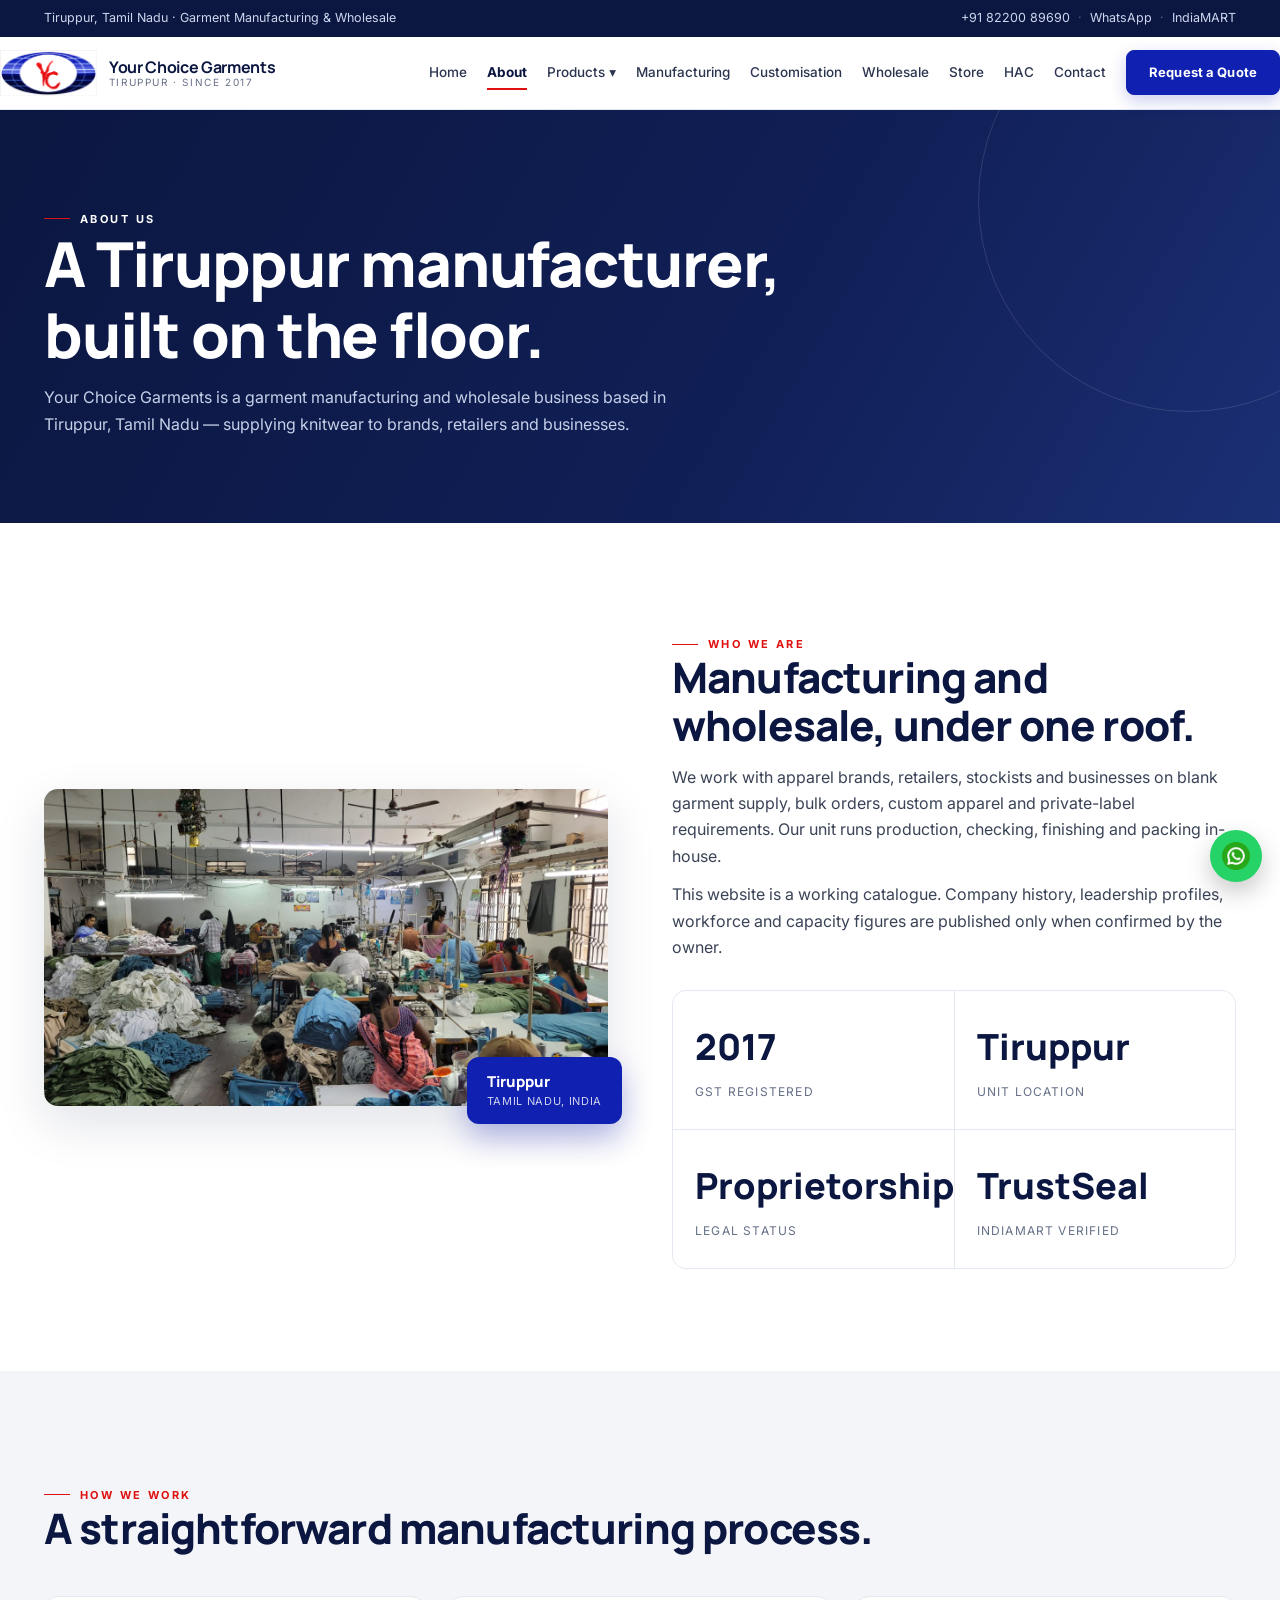
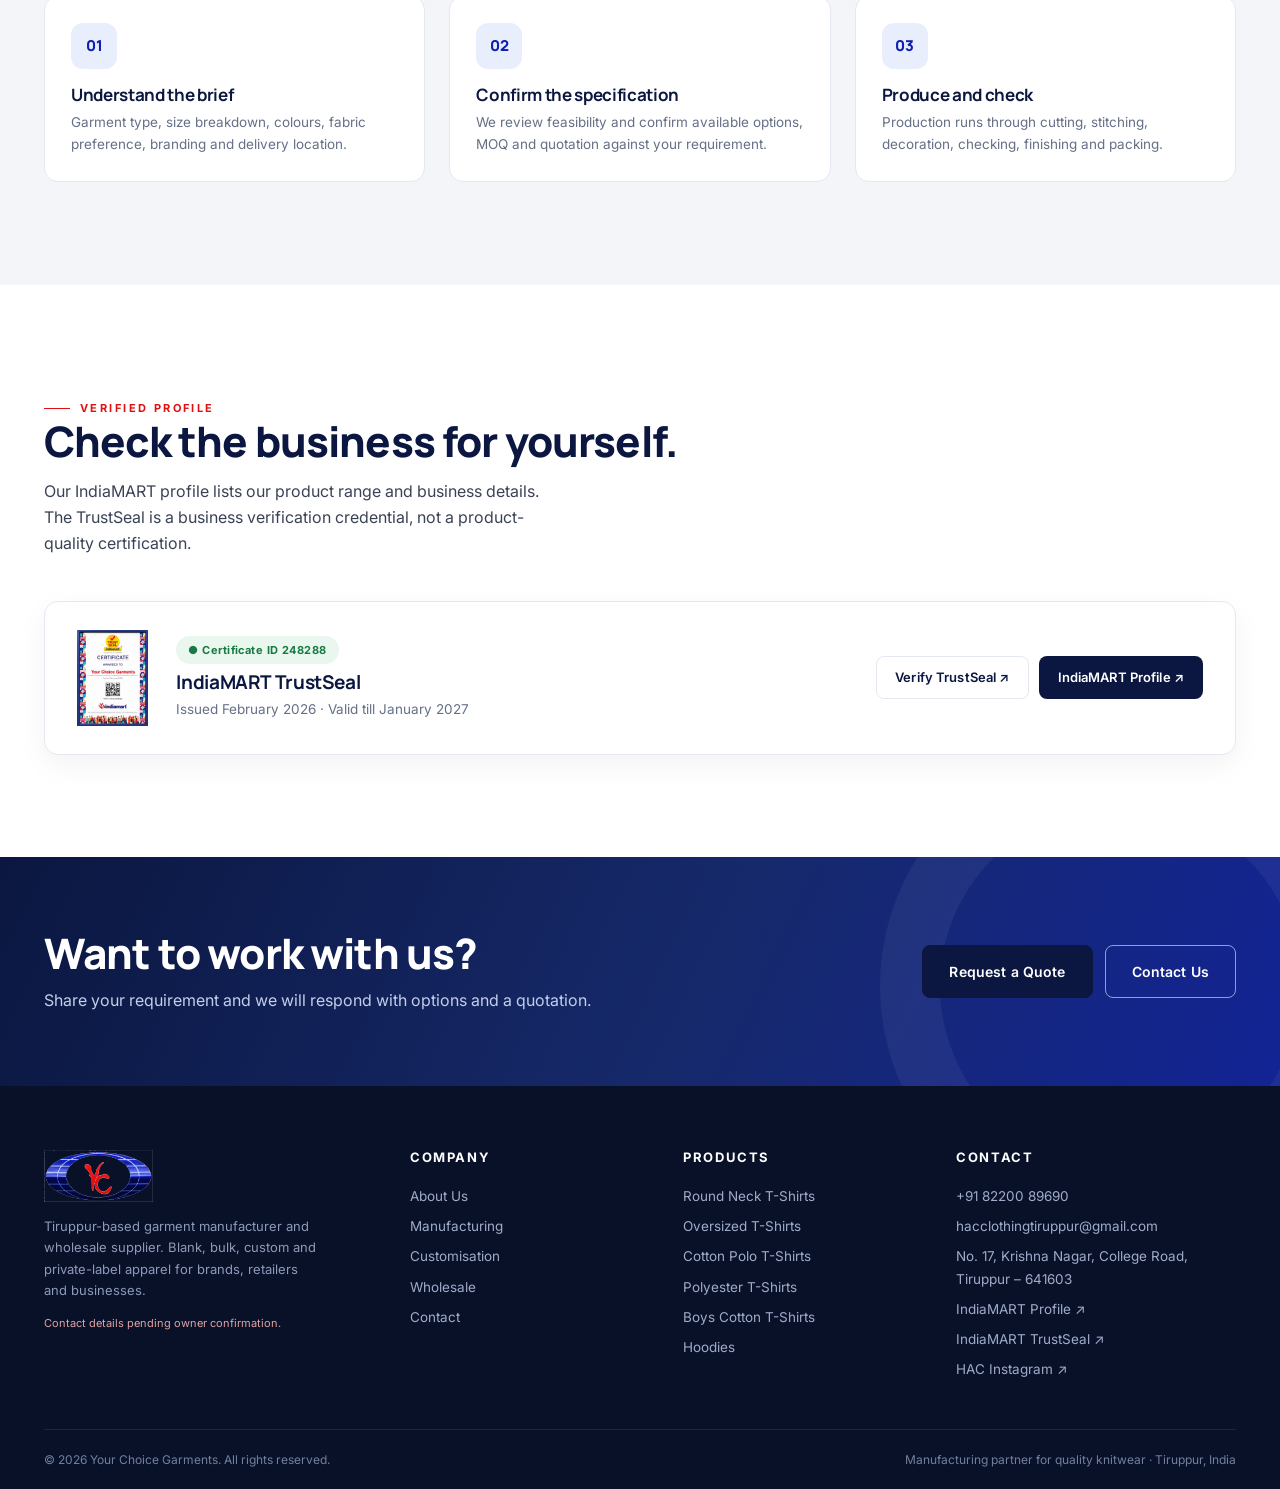
==== about.html @ 9c06f99d "Initial commit: Your Choice Garments website" ====
<!DOCTYPE html><html lang="en"><head>
<meta charset="UTF-8"><meta name="viewport" content="width=device-width,initial-scale=1">
<title>About — Your Choice Garments</title>
<meta name="description" content="Your Choice Garments is a Tiruppur-based garment manufacturer and wholesale supplier. Learn about our unit, business profile and verified credentials.">
<link rel="stylesheet" href="css/styles.css">
<script defer src="js/config.js"></script><script defer src="js/common.js"></script>
<link rel="preconnect" href="https://fonts.googleapis.com"><link rel="preconnect" href="https://fonts.gstatic.com" crossorigin>
<link href="https://fonts.googleapis.com/css2?family=Inter:wght@400;500;600&family=Manrope:wght@600;700;800&family=Cormorant+Garamond:ital,wght@0,500;0,600;1,500&display=swap" rel="stylesheet">
<link rel="icon" type="image/png" href="assets/brand/favicon.png"><link rel="apple-touch-icon" href="assets/brand/apple-touch-icon.png"></head><body>
<div id="site-header"></div>
<section class="page-hero"><div class="container">
 <p class="eyebrow">About us</p>
 <h1>A Tiruppur manufacturer,<br>built on the floor.</h1>
 <p>Your Choice Garments is a garment manufacturing and wholesale business based in Tiruppur, Tamil Nadu — supplying knitwear to brands, retailers and businesses.</p>
</div></section>

<section class="section">
 <div class="container split">
  <div class="split-media"><img src="assets/manufacturing/production-floor/unit-overview.jpg" alt="Inside the Your Choice Garments unit"><div class="stamp">Tiruppur<small>Tamil Nadu, India</small></div></div>
  <div>
    <p class="eyebrow">Who we are</p>
    <h2>Manufacturing and wholesale, under one roof.</h2>
    <p style="margin-top:14px">We work with apparel brands, retailers, stockists and businesses on blank garment supply, bulk orders, custom apparel and private-label requirements. Our unit runs production, checking, finishing and packing in-house.</p>
    <p style="margin-top:12px">This website is a working catalogue. Company history, leadership profiles, workforce and capacity figures are published only when confirmed by the owner.</p>
    <div class="stats on-light" style="margin-top:30px;grid-template-columns:repeat(2,1fr)">
      <div class="stat"><b>2017</b><span>GST registered</span></div>
      <div class="stat"><b>Tiruppur</b><span>Unit location</span></div>
      <div class="stat"><b>Proprietorship</b><span>Legal status</span></div>
      <div class="stat"><b>TrustSeal</b><span>IndiaMART verified</span></div>
    </div>
  </div>
 </div>
</section>

<section class="section section-grey">
 <div class="container">
  <div class="section-head"><div><p class="eyebrow">How we work</p><h2>A straightforward manufacturing process.</h2></div></div>
  <div class="grid grid-3">
   <div class="icon-card card"><div class="ico">01</div><h3>Understand the brief</h3><p>Garment type, size breakdown, colours, fabric preference, branding and delivery location.</p></div>
   <div class="icon-card card"><div class="ico">02</div><h3>Confirm the specification</h3><p>We review feasibility and confirm available options, MOQ and quotation against your requirement.</p></div>
   <div class="icon-card card"><div class="ico">03</div><h3>Produce and check</h3><p>Production runs through cutting, stitching, decoration, checking, finishing and packing.</p></div>
  </div>
 </div>
</section>

<section class="section">
 <div class="container">
  <div class="section-head"><div><p class="eyebrow">Verified profile</p><h2>Check the business for yourself.</h2><p>Our IndiaMART profile lists our product range and business details. The TrustSeal is a business verification credential, not a product-quality certification.</p></div></div>
  <div class="trust-band">
   <img src="assets/brand/indiamart-trustseal.jpg" alt="IndiaMART TrustSeal certificate">
   <div class="t-body"><span class="badge">● Certificate ID 248288</span><h3>IndiaMART TrustSeal</h3><p>Issued February 2026 · Valid till January 2027</p></div>
   <div style="display:flex;gap:10px;flex-wrap:wrap"><a class="btn btn-ghost btn-sm" href="https://www.indiamart.com/hacclothings/trustseal/" target="_blank" rel="noopener">Verify TrustSeal ↗</a><a class="btn btn-dark btn-sm" href="https://www.indiamart.com/yourchoicegarments/profile.html" target="_blank" rel="noopener">IndiaMART Profile ↗</a></div>
  </div>
 </div>
</section>

<section class="cta-band"><div class="container">
 <div><h2>Want to work with us?</h2><p>Share your requirement and we will respond with options and a quotation.</p></div>
 <div class="ctas"><a class="btn btn-primary" href="wholesale.html">Request a Quote</a><a class="btn btn-outline" href="contact.html">Contact Us</a></div>
</div></section>
<div id="site-footer"></div>
</body></html>
---- css/styles.css ----
/* Your Choice Garments — design system (logo-sampled palette) */
:root{
  --blue:#1020B0;          /* sampled logo blue */
  --navy:#0B1740;          /* deep corporate navy */
  --navy-2:#101F56;
  --red:#E01010;           /* sampled logo red */
  --white:#FFFFFF;
  --warm:#FAF9F6;
  --grey:#F3F5F8;
  --text:#1B2233;
  --muted:#657087;
  --border:#E4E8F0;
  --burgundy:#4B001B;
  --ivory:#FFF8E9;
  --container:1240px;
  --radius:14px;
  --shadow:0 18px 50px rgba(11,23,64,.12);
  --ease:cubic-bezier(.22,.61,.36,1);
}
*{box-sizing:border-box;margin:0;padding:0}
html{scroll-behavior:smooth}
body{font-family:'Inter',system-ui,sans-serif;color:var(--text);background:var(--white);line-height:1.65;-webkit-font-smoothing:antialiased}
h1,h2,h3,h4{font-family:'Manrope',system-ui,sans-serif;color:var(--navy);line-height:1.15;letter-spacing:-.02em}
h1{font-size:clamp(34px,5vw,62px);font-weight:800}
h2{font-size:clamp(26px,3.4vw,42px);font-weight:800}
h3{font-size:clamp(18px,2vw,23px);font-weight:700}
p{color:#3A4356}
a{color:inherit;text-decoration:none}
img{max-width:100%;display:block}
.container{max-width:var(--container);margin:0 auto;padding:0 24px}
.eyebrow{font-size:11px;letter-spacing:.22em;text-transform:uppercase;color:var(--red);font-weight:700;display:inline-flex;align-items:center;gap:10px}
.eyebrow::before{content:"";width:26px;height:1px;background:var(--red)}
.btn{display:inline-flex;align-items:center;justify-content:center;gap:8px;padding:14px 26px;border-radius:8px;font-weight:600;font-size:14px;border:1px solid transparent;cursor:pointer;transition:transform .25s var(--ease),background .25s,color .25s,box-shadow .25s;letter-spacing:.01em;white-space:nowrap}
.btn-primary{background:var(--navy);color:#fff;border-color:var(--navy)}
.btn-primary:hover{background:var(--blue);border-color:var(--blue);transform:translateY(-2px)}
.btn-outline{border-color:rgba(255,255,255,.55);color:#fff}
.btn-outline:hover{background:#fff;color:var(--navy)}
.btn-dark{background:var(--navy);color:#fff}
.btn-dark:hover{background:var(--blue)}
.btn-ghost{border-color:var(--border);color:var(--navy);background:#fff}
.btn-ghost:hover{border-color:var(--navy);transform:translateY(-2px)}
.btn-wa{background:#1faf54;color:#fff}
.btn-wa:hover{background:#159143;transform:translateY(-2px)}
.btn-sm{padding:10px 18px;font-size:13px}

/* ---------- top bar ---------- */
.topbar{background:var(--navy);color:#cdd6ee;font-size:12.5px}
.topbar .container{display:flex;justify-content:space-between;align-items:center;padding-top:8px;padding-bottom:8px;gap:16px;flex-wrap:wrap}
.topbar a:hover{color:#fff}
.topbar .dot{opacity:.4;margin:0 8px}

/* ---------- header ---------- */
header.site{background:rgba(255,255,255,.94);border-bottom:1px solid var(--border);position:sticky;top:0;z-index:80;backdrop-filter:blur(14px)}
.nav{display:flex;align-items:center;justify-content:space-between;padding:13px 0;gap:24px}
header.site .container{max-width:1360px}
.logo{display:flex;align-items:center;gap:12px;flex-shrink:0}
.logo img{height:46px;width:auto}
.logo .logo-txt{display:flex;flex-direction:column;line-height:1.15}
.logo .logo-txt strong{font-family:'Manrope';font-size:16px;color:var(--navy);letter-spacing:-.02em}
.logo .logo-txt span{font-size:10px;letter-spacing:.16em;text-transform:uppercase;color:var(--muted)}
.navlinks{display:flex;gap:20px;align-items:center;font-size:13.5px;font-weight:500}
.navlinks>a,.dropdown>a{position:relative;padding:6px 0;color:#2C3550}
.navlinks>a::after,.dropdown>a::after{content:"";position:absolute;left:0;bottom:0;width:0;height:2px;background:var(--red);transition:width .25s var(--ease)}
.navlinks>a:hover::after,.dropdown:hover>a::after,.navlinks>a.active::after{width:100%}
.navlinks>a.active{color:var(--navy);font-weight:700}
.navlinks .btn{color:#fff;font-weight:700;background:var(--blue);border-color:var(--blue);padding:11px 22px;border-radius:8px;box-shadow:0 6px 16px rgba(16,32,176,.22)}
.navlinks .btn:hover{background:var(--navy);border-color:var(--navy);color:#fff}
.navlinks .btn::after{display:none}
.navlinks .btn:hover{color:#fff}
.dropdown{position:relative}
.dropdown-menu{display:none;position:absolute;top:100%;left:-16px;background:#fff;border:1px solid var(--border);border-radius:12px;padding:8px;min-width:230px;box-shadow:var(--shadow);margin-top:14px}
.dropdown-menu::before{content:"";position:absolute;top:-16px;left:0;right:0;height:16px}
.dropdown:hover .dropdown-menu,.dropdown:focus-within .dropdown-menu{display:block;animation:fadeUp .22s var(--ease)}
.dropdown-menu a{display:block;padding:9px 14px;border-radius:8px;font-size:13.5px}
.dropdown-menu a:hover{background:var(--grey);color:var(--blue)}
.hamburger{display:none;background:#fff;border:1px solid var(--border);border-radius:10px;width:44px;height:44px;font-size:20px;cursor:pointer;color:var(--navy)}
.mobile-menu{display:none}
@media(max-width:980px){
  .navlinks{display:none}
  .hamburger{display:block}
  .mobile-menu.open{display:block;position:fixed;inset:0;background:#fff;padding:88px 24px 32px;overflow:auto;z-index:90}
  .mobile-menu .close{position:absolute;top:18px;right:20px;font-size:26px;background:none;border:none;cursor:pointer}
  .mobile-menu a{display:block;padding:15px 0;border-bottom:1px solid var(--border);font-size:16px;color:var(--navy)}
  .mobile-menu .btn{margin-top:18px}
}

/* ---------- hero slideshow ---------- */
.hero{position:relative;min-height:clamp(560px,86vh,820px);display:flex;align-items:center;overflow:hidden;color:#fff;background:var(--navy)}
.hero-slides{position:absolute;inset:0}
.hero-slide{position:absolute;inset:0;background-size:cover;background-position:center;opacity:0;transition:opacity 1.6s ease;transform:scale(1.06)}
.hero-slide.active{opacity:1;animation:kenburns 9s linear forwards}
@keyframes kenburns{from{transform:scale(1.02)}to{transform:scale(1.12)}}
.hero::after{content:"";position:absolute;inset:0;background:linear-gradient(100deg,rgba(8,16,40,.92) 0%,rgba(10,20,54,.78) 42%,rgba(10,20,54,.18) 100%);z-index:1}
.hero .container{position:relative;z-index:2;padding-top:64px;padding-bottom:64px;width:100%}
.hero-inner{max-width:720px}
.hero .brandmark{height:56px;width:auto;margin-bottom:26px;filter:drop-shadow(0 4px 14px rgba(0,0,0,.35))}
.hero h1{color:#fff;font-size:clamp(38px,5.6vw,72px);line-height:1.03;letter-spacing:-.03em;margin:14px 0 20px}
.hero h1 em{font-style:normal;color:#AEBDFB}
.hero p{color:#D3DAEE;font-size:clamp(15px,1.4vw,18px);max-width:560px;margin-bottom:32px}
.hero .eyebrow{color:#fff}
.hero .eyebrow::before{background:var(--red)}
.hero-ctas{display:flex;gap:12px;flex-wrap:wrap}
.hero-meta{display:flex;gap:28px;margin-top:46px;flex-wrap:wrap;font-size:12.5px;letter-spacing:.04em;color:#B9C4E0}
.hero-meta span{display:flex;align-items:center;gap:8px}
.hero-meta b{color:#fff;font-weight:700}
.hero-dots{position:absolute;bottom:26px;right:24px;z-index:3;display:flex;gap:8px}
.hero-dot{width:34px;height:3px;border:0;background:rgba(255,255,255,.3);cursor:pointer;border-radius:2px;padding:0;transition:background .3s}
.hero-dot.active{background:#fff}
@media(max-width:640px){
  .hero{min-height:88vh}
  .hero .brandmark{height:44px}
  .hero-meta{gap:14px 20px;margin-top:32px}
}

/* ---------- marquee strip ---------- */
.strip{background:var(--warm);border-bottom:1px solid var(--border);overflow:hidden;padding:15px 0;-webkit-mask-image:linear-gradient(90deg,transparent,#000 6%,#000 94%,transparent);mask-image:linear-gradient(90deg,transparent,#000 6%,#000 94%,transparent)}
.marquee{display:flex;gap:48px;white-space:nowrap;animation:marq 34s linear infinite;width:max-content}
.marquee span{font-family:'Manrope';font-weight:700;font-size:13px;letter-spacing:.16em;text-transform:uppercase;color:#5B6680;display:flex;align-items:center;gap:48px}
.marquee span::after{content:"";width:5px;height:5px;border-radius:50%;background:var(--red)}
@keyframes marq{to{transform:translateX(-50%)}}

/* ---------- sections ---------- */
.section{padding:clamp(64px,8vw,110px) 0}
.section-sm{padding:clamp(44px,6vw,72px) 0}
.section-grey{background:var(--grey)}
.section-warm{background:var(--warm)}
.section-navy{background:var(--navy);color:#fff}
.section-navy h2,.section-navy h3{color:#fff}
.section-navy p{color:#B9C4E0}
.section-head{display:flex;justify-content:space-between;align-items:flex-end;gap:32px;margin-bottom:44px;flex-wrap:wrap}
.section-head p{max-width:520px;margin-top:12px}
.section-head a{font-weight:600;color:var(--blue);white-space:nowrap;font-size:14px}
.section-head a:hover{color:var(--red)}

.grid{display:grid;gap:24px}
.grid-2{grid-template-columns:repeat(2,1fr)}
.grid-3{grid-template-columns:repeat(3,1fr)}
.grid-4{grid-template-columns:repeat(4,1fr)}
@media(max-width:980px){.grid-4{grid-template-columns:repeat(2,1fr)}.grid-3{grid-template-columns:repeat(2,1fr)}}
@media(max-width:640px){.grid-2,.grid-3,.grid-4{grid-template-columns:1fr}}

/* ---------- category tiles ---------- */
.cat-grid{display:grid;grid-template-columns:repeat(3,1fr);gap:18px}
.cat-tile{position:relative;border-radius:var(--radius);overflow:hidden;aspect-ratio:4/3.1;display:block;background:var(--navy)}
.cat-tile img{width:100%;height:100%;object-fit:cover;transition:transform .8s var(--ease)}
.cat-tile::after{content:"";position:absolute;inset:0;background:linear-gradient(to top,rgba(8,16,40,.86) 0%,rgba(8,16,40,.12) 58%,transparent 100%)}
.cat-tile:hover img{transform:scale(1.06)}
.cat-tile .cat-body{position:absolute;left:22px;right:22px;bottom:20px;z-index:2;display:flex;justify-content:space-between;align-items:flex-end;gap:12px}
.cat-tile h3{color:#fff;font-size:20px;margin-bottom:2px}
.cat-tile small{color:#C3CDE6;font-size:12px;letter-spacing:.08em;text-transform:uppercase}
.cat-tile .arrow{width:38px;height:38px;border-radius:50%;background:rgba(255,255,255,.16);border:1px solid rgba(255,255,255,.35);display:flex;align-items:center;justify-content:center;color:#fff;font-size:16px;flex-shrink:0;transition:.3s}
.cat-tile:hover .arrow{background:var(--red);border-color:var(--red);transform:rotate(-45deg)}
@media(max-width:980px){.cat-grid{grid-template-columns:repeat(2,1fr)}}
@media(max-width:560px){.cat-grid{grid-template-columns:1fr}}

/* ---------- split feature ---------- */
.split{display:grid;grid-template-columns:minmax(0,1fr) minmax(0,1fr);gap:clamp(32px,5vw,80px);align-items:center}
.split.reverse .split-media{order:2}
.split-media{position:relative}
.split-media img{width:100%;border-radius:var(--radius);box-shadow:var(--shadow)}
.split-media .stamp{position:absolute;right:-14px;bottom:-18px;background:var(--blue);color:#fff;border-radius:12px;padding:16px 20px;font-family:'Manrope';font-weight:800;font-size:15px;line-height:1.2;max-width:200px;box-shadow:0 14px 30px rgba(16,32,176,.3)}
.split-media .stamp small{display:block;font-family:'Inter';font-weight:400;font-size:11px;opacity:.8;letter-spacing:.06em;text-transform:uppercase;margin-top:4px}
.ticks{list-style:none;margin:26px 0 30px;display:grid;gap:14px}
.ticks li{display:flex;gap:12px;font-size:14.5px;color:#39445C}
.ticks li::before{content:"✓";flex-shrink:0;width:22px;height:22px;border-radius:50%;background:#E8EDFC;color:var(--blue);font-size:11px;font-weight:800;display:flex;align-items:center;justify-content:center;margin-top:2px}
@media(max-width:900px){.split{grid-template-columns:minmax(0,1fr)}.split.reverse .split-media{order:0}}
.split>*, .stats>*{min-width:0}

/* ---------- stats ---------- */
.stats{display:grid;grid-template-columns:repeat(4,1fr);gap:1px;background:rgba(255,255,255,.14);border-radius:var(--radius);overflow:hidden;border:1px solid rgba(255,255,255,.14)}
.stat{background:var(--navy);padding:26px 22px}
.stat b{display:block;font-family:'Manrope';font-size:clamp(26px,3vw,36px);font-weight:800;color:#fff}
.stat span{font-size:12px;letter-spacing:.1em;text-transform:uppercase;color:#9FADCE}
.stats.on-light{background:var(--border);border-color:var(--border)}
.stats.two{grid-template-columns:repeat(2,minmax(0,1fr))}
.stats.on-light .stat{background:#fff}
.stats.on-light .stat b{color:var(--navy)}
.stats.on-light .stat span{color:var(--muted)}
@media(max-width:760px){.stats{grid-template-columns:repeat(2,1fr)}}

/* ---------- process ---------- */
.process{display:grid;grid-template-columns:repeat(5,1fr);gap:16px;counter-reset:step}
.process .step{position:relative;padding-top:20px;border-top:1px solid rgba(255,255,255,.2)}
.process .step::before{counter-increment:step;content:"0" counter(step);font-family:'Manrope';font-weight:800;font-size:13px;color:#8FA2D8;display:block;margin-bottom:10px}
.process h4{color:#fff;font-size:15px;margin-bottom:6px}
.process p{font-size:13px;color:#AAB7D6}
@media(max-width:900px){.process{grid-template-columns:repeat(2,1fr)}}
@media(max-width:520px){.process{grid-template-columns:1fr}}

/* ---------- media mosaic ---------- */
.mosaic{display:grid;grid-template-columns:repeat(4,1fr);grid-auto-rows:200px;gap:14px}
.mosaic figure{position:relative;overflow:hidden;border-radius:12px;background:var(--navy)}
.mosaic img{width:100%;height:100%;object-fit:cover;transition:transform .8s var(--ease)}
.mosaic figure:hover img{transform:scale(1.05)}
.mosaic figcaption{position:absolute;left:0;right:0;bottom:0;padding:28px 16px 14px;background:linear-gradient(transparent,rgba(8,16,40,.85));color:#fff;font-size:13px;font-weight:600}
.mosaic .big{grid-column:span 2;grid-row:span 2}
.mosaic .wide{grid-column:span 2}
.mosaic .full{grid-column:span 4}
@media(max-width:760px){.mosaic{grid-template-columns:repeat(2,1fr);grid-auto-rows:160px}.mosaic .big{grid-column:span 2;grid-row:span 1}.mosaic .full{grid-column:span 2}}

/* ---------- product cards ---------- */
.product-grid{display:grid;grid-template-columns:repeat(3,1fr);gap:26px}
@media(max-width:980px){.product-grid{grid-template-columns:repeat(2,1fr)}}
@media(max-width:600px){.product-grid{grid-template-columns:1fr}}
.pcard{background:#fff;border:1px solid var(--border);border-radius:var(--radius);overflow:hidden;transition:box-shadow .35s var(--ease),transform .35s var(--ease);display:flex;flex-direction:column}
.pcard:hover{box-shadow:var(--shadow);transform:translateY(-4px)}
.pcard .thumb{position:relative;aspect-ratio:4/3.4;overflow:hidden;background:var(--grey)}
.pcard .thumb img{width:100%;height:100%;object-fit:cover;transition:transform .8s var(--ease)}
.pcard:hover .thumb img{transform:scale(1.05)}
.pcard .chip{position:absolute;top:12px;left:12px;background:rgba(255,255,255,.94);border-radius:999px;padding:5px 12px;font-size:11px;font-weight:700;letter-spacing:.06em;text-transform:uppercase;color:var(--navy)}
.pcard .body{padding:20px;display:flex;flex-direction:column;gap:10px;flex:1}
.pcard h3{font-size:19px}
.pcard p{font-size:13.5px;color:var(--muted)}
.pcard .meta{font-size:12px;color:var(--muted);border-top:1px solid var(--border);padding-top:10px;margin-top:auto}
.pcard .actions{display:flex;gap:8px;margin-top:4px}
.pcard .actions a{flex:1;text-align:center;font-size:12.5px;padding:10px 8px;border-radius:8px}

/* ---------- filters ---------- */
.page-hero{background:linear-gradient(120deg,var(--navy) 0%,var(--navy-2) 60%,#1b2f74 100%);color:#fff;padding:clamp(52px,7vw,86px) 0;position:relative;overflow:hidden}
.page-hero::after{content:"";position:absolute;right:-120px;top:-120px;width:420px;height:420px;border:1px solid rgba(255,255,255,.12);border-radius:50%}
.page-hero h1{color:#fff;max-width:820px}
.page-hero p{color:#C6D0E9;max-width:640px;margin-top:14px}
.page-hero .eyebrow{color:#fff}
.filterbar{display:flex;gap:12px;flex-wrap:wrap;margin-bottom:34px;align-items:center;background:#fff;border:1px solid var(--border);padding:14px;border-radius:12px}
.filterbar input{flex:1;min-width:200px;padding:12px 14px;border:1px solid var(--border);border-radius:9px;font:inherit;font-size:14px}
.filterbar select{padding:12px 14px;border:1px solid var(--border);border-radius:9px;font:inherit;font-size:14px;background:#fff}
.filterbar .count{font-size:13px;color:var(--muted);margin-left:auto}

/* ---------- trust ---------- */
.trust-band{display:flex;align-items:center;gap:28px;background:#fff;border:1px solid var(--border);border-radius:var(--radius);padding:28px 32px;flex-wrap:wrap;box-shadow:0 10px 30px rgba(11,23,64,.05)}
.trust-band img{height:96px;width:auto}
.trust-band .t-body{flex:1;min-width:240px}
.trust-band h3{font-size:19px;margin-bottom:4px}
.trust-band p{font-size:13.5px;color:var(--muted)}
.trust-band .badge{display:inline-flex;align-items:center;gap:6px;background:#EAF7EF;color:#177A42;font-size:11px;font-weight:700;padding:5px 12px;border-radius:999px;margin-bottom:8px;letter-spacing:.04em}

/* ---------- HAC ---------- */
.hac-section{background:var(--burgundy);color:var(--ivory);position:relative;overflow:hidden}
.hac-section::before{content:"HAC";position:absolute;right:-30px;top:-70px;font-family:'Cormorant Garamond',Georgia,serif;font-size:340px;line-height:1;color:rgba(255,248,233,.05);font-weight:600}
.hac-section h2{color:var(--ivory);font-family:'Cormorant Garamond',Georgia,serif;font-weight:600;font-size:clamp(34px,4vw,54px)}
.hac-section p{color:#E8D6C6}
.hac-section .hac-tag{font-family:'Cormorant Garamond',Georgia,serif;font-style:italic;font-size:22px;color:#E3B96B;margin:10px 0 22px}
.btn-ivory{background:var(--ivory);color:var(--burgundy)}
.btn-ivory:hover{background:#fff}

/* ---------- CTA band ---------- */
.cta-band{background:linear-gradient(115deg,var(--navy) 0%,#16296b 55%,var(--blue) 130%);color:#fff;border-radius:0;position:relative;overflow:hidden}
.cta-band::after{content:"";position:absolute;right:-80px;bottom:-140px;width:360px;height:360px;border:60px solid rgba(255,255,255,.05);border-radius:50%}
.cta-band .container{position:relative;z-index:2;display:flex;justify-content:space-between;align-items:center;gap:32px;flex-wrap:wrap;padding-top:clamp(48px,6vw,72px);padding-bottom:clamp(48px,6vw,72px)}
.cta-band h2{color:#fff;max-width:640px}
.cta-band p{color:#C4CEE9;margin-top:10px;max-width:560px}
.cta-band .ctas{display:flex;gap:12px;flex-wrap:wrap}

/* ---------- footer ---------- */
footer{background:#081128;color:#9FACC9;padding:64px 0 0;font-size:13.5px}
.footer-grid{display:grid;grid-template-columns:1.4fr 1fr 1fr 1.2fr;gap:40px;padding-bottom:44px;border-bottom:1px solid rgba(255,255,255,.09)}
footer h4{color:#fff;font-size:13px;letter-spacing:.12em;text-transform:uppercase;margin-bottom:16px;font-family:'Inter';font-weight:700}
footer a{color:#9FACC9;display:inline-block;padding:4px 0;transition:color .2s}
footer a:hover{color:#fff}
footer .brand img{height:52px;margin-bottom:14px}
footer .brand p{color:#8D9AB8;font-size:13px;max-width:280px;margin-top:8px}
.footer-bottom{display:flex;justify-content:space-between;gap:16px;flex-wrap:wrap;padding:20px 0;font-size:12px;color:#71809F}
@media(max-width:900px){.footer-grid{grid-template-columns:1fr 1fr}}
@media(max-width:560px){.footer-grid{grid-template-columns:1fr}}

/* ---------- sticky mobile bar ---------- */
.sticky-bar{position:fixed;bottom:0;left:0;right:0;background:#fff;border-top:1px solid var(--border);display:none;gap:8px;padding:10px 12px;z-index:70;box-shadow:0 -6px 20px rgba(11,23,64,.08)}
.sticky-bar .btn{flex:1;padding:12px;font-size:13px}
@media(max-width:820px){.sticky-bar{display:flex}body{padding-bottom:66px}}
.wa-fab{position:fixed;right:18px;bottom:18px;width:52px;height:52px;border-radius:50%;background:#25D366;display:flex;align-items:center;justify-content:center;box-shadow:0 10px 24px rgba(0,0,0,.22);z-index:60;transition:transform .25s var(--ease)}
.wa-fab:hover{transform:scale(1.08)}
.wa-fab img{width:28px;height:28px}
@media(max-width:820px){.wa-fab{bottom:82px}}

/* ---------- forms ---------- */
.form-card{background:#fff;border:1px solid var(--border);border-radius:var(--radius);padding:clamp(24px,4vw,40px);box-shadow:0 14px 40px rgba(11,23,64,.06)}
form input,form select,form textarea{width:100%;padding:12px 14px;border:1px solid var(--border);border-radius:9px;font:inherit;font-size:14px;background:#fff;transition:border-color .2s,box-shadow .2s}
form input:focus,form select:focus,form textarea:focus{outline:none;border-color:var(--blue);box-shadow:0 0 0 3px rgba(16,32,176,.1)}
form label{display:block;margin:14px 0 6px;font-weight:600;font-size:13px;color:var(--navy)}
form .row{display:grid;grid-template-columns:1fr 1fr;gap:14px}
form .row label{margin-top:0}
@media(max-width:560px){form .row{grid-template-columns:1fr;gap:0}}
.form-note{font-size:12px;color:var(--muted);margin-top:14px}
.consent{display:flex;gap:10px;align-items:flex-start;margin-top:16px;font-size:13px;font-weight:400}
.consent input{width:auto;margin-top:4px}

/* ---------- misc ---------- */
.card{background:#fff;border:1px solid var(--border);border-radius:var(--radius);padding:26px;transition:box-shadow .3s var(--ease),transform .3s var(--ease)}
.card:hover{box-shadow:0 14px 34px rgba(11,23,64,.07)}
.icon-card .ico{width:46px;height:46px;border-radius:12px;background:#E9EEFD;color:var(--blue);display:flex;align-items:center;justify-content:center;font-family:'Manrope';font-weight:800;font-size:15px;margin-bottom:16px}
.icon-card h3{font-size:17px;margin-bottom:6px}
.icon-card p{font-size:13.5px;color:var(--muted)}
.specs{display:grid;grid-template-columns:1fr 1fr;gap:0 24px;margin:26px 0}
.specs div{border-bottom:1px solid var(--border);padding:11px 0}
.specs dt{font-size:11px;letter-spacing:.1em;text-transform:uppercase;color:var(--muted);font-weight:700;margin-bottom:2px}
.specs dd{font-size:14px;color:var(--text)}
@media(max-width:520px){.specs{grid-template-columns:1fr}}
.gallery-main{width:100%;border-radius:var(--radius);object-fit:cover;aspect-ratio:4/3.6;background:var(--grey)}
.gallery-thumbs{display:flex;gap:10px;margin-top:10px;flex-wrap:wrap}
.gallery-thumbs img{width:86px;height:68px;object-fit:cover;border-radius:8px;cursor:pointer;border:2px solid transparent}
.gallery-thumbs img.active{border-color:var(--blue)}
.breadcrumb{font-size:12.5px;color:var(--muted);margin-bottom:18px}
.breadcrumb a:hover{color:var(--blue)}
.badge{display:inline-block;font-size:11px;padding:4px 10px;border-radius:999px;background:var(--grey);color:var(--muted);letter-spacing:.04em}
.notice{background:#FFF6E6;border:1px solid #F3D9A4;color:#7A5A14;padding:14px 18px;border-radius:10px;font-size:13px}
.divider{height:1px;background:var(--border);border:0;margin:0}
.contact-list{list-style:none;display:grid;gap:14px}
.contact-list li{display:flex;gap:14px;font-size:14px}
.contact-list .ico{width:40px;height:40px;flex-shrink:0;border-radius:10px;background:#E9EEFD;display:flex;align-items:center;justify-content:center;font-size:16px}
.contact-list b{display:block;font-size:12px;letter-spacing:.08em;text-transform:uppercase;color:var(--muted);font-weight:700}
.contact-list a:hover{color:var(--blue)}
.faq{border-top:1px solid var(--border)}
.faq details{border-bottom:1px solid var(--border);padding:18px 0}
.faq summary{font-weight:600;color:var(--navy);cursor:pointer;font-size:15px;list-style:none;display:flex;justify-content:space-between;gap:16px}
.faq summary::-webkit-details-marker{display:none}
.faq summary::after{content:"+";font-size:20px;color:var(--blue);line-height:1}
.faq details[open] summary::after{content:"–"}
.faq p{font-size:14px;color:var(--muted);margin-top:10px;max-width:760px}
.mobile-sticky-spacer{height:70px}
@media(min-width:821px){.mobile-sticky-spacer{display:none}}
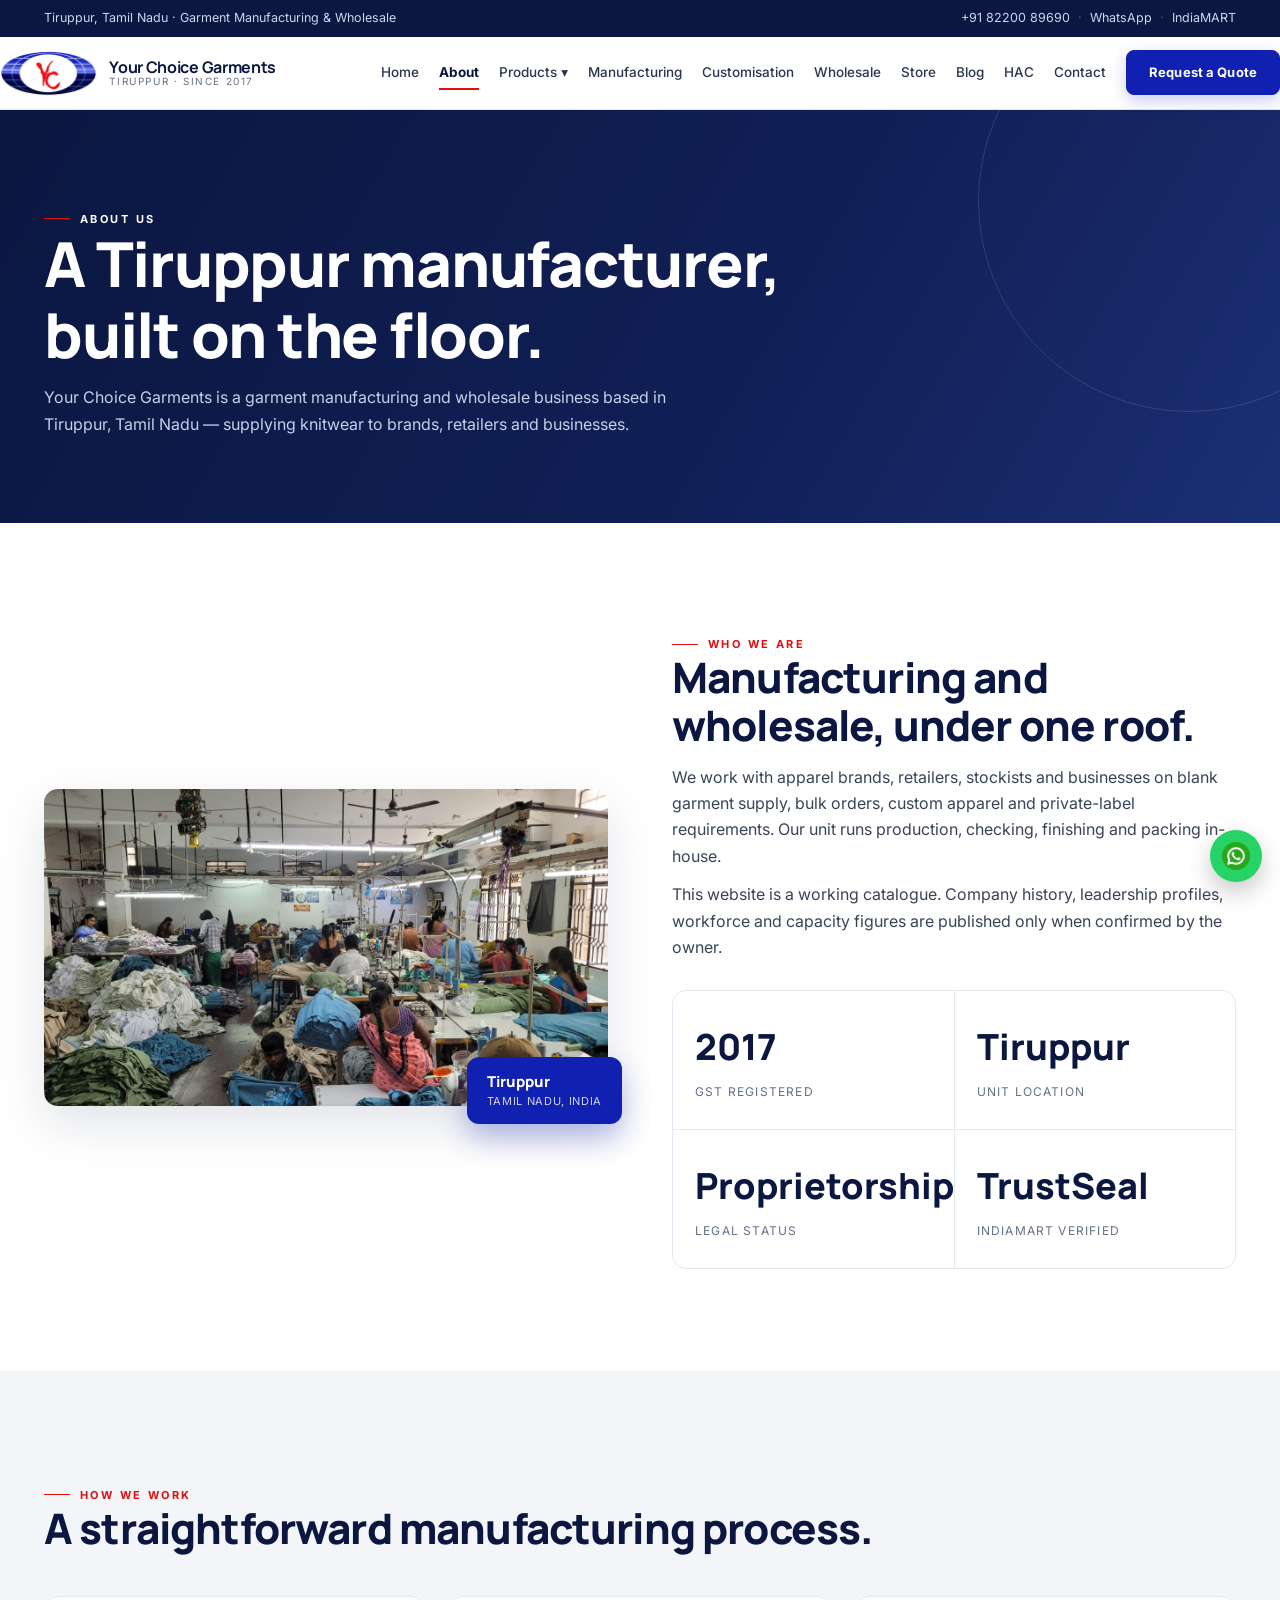
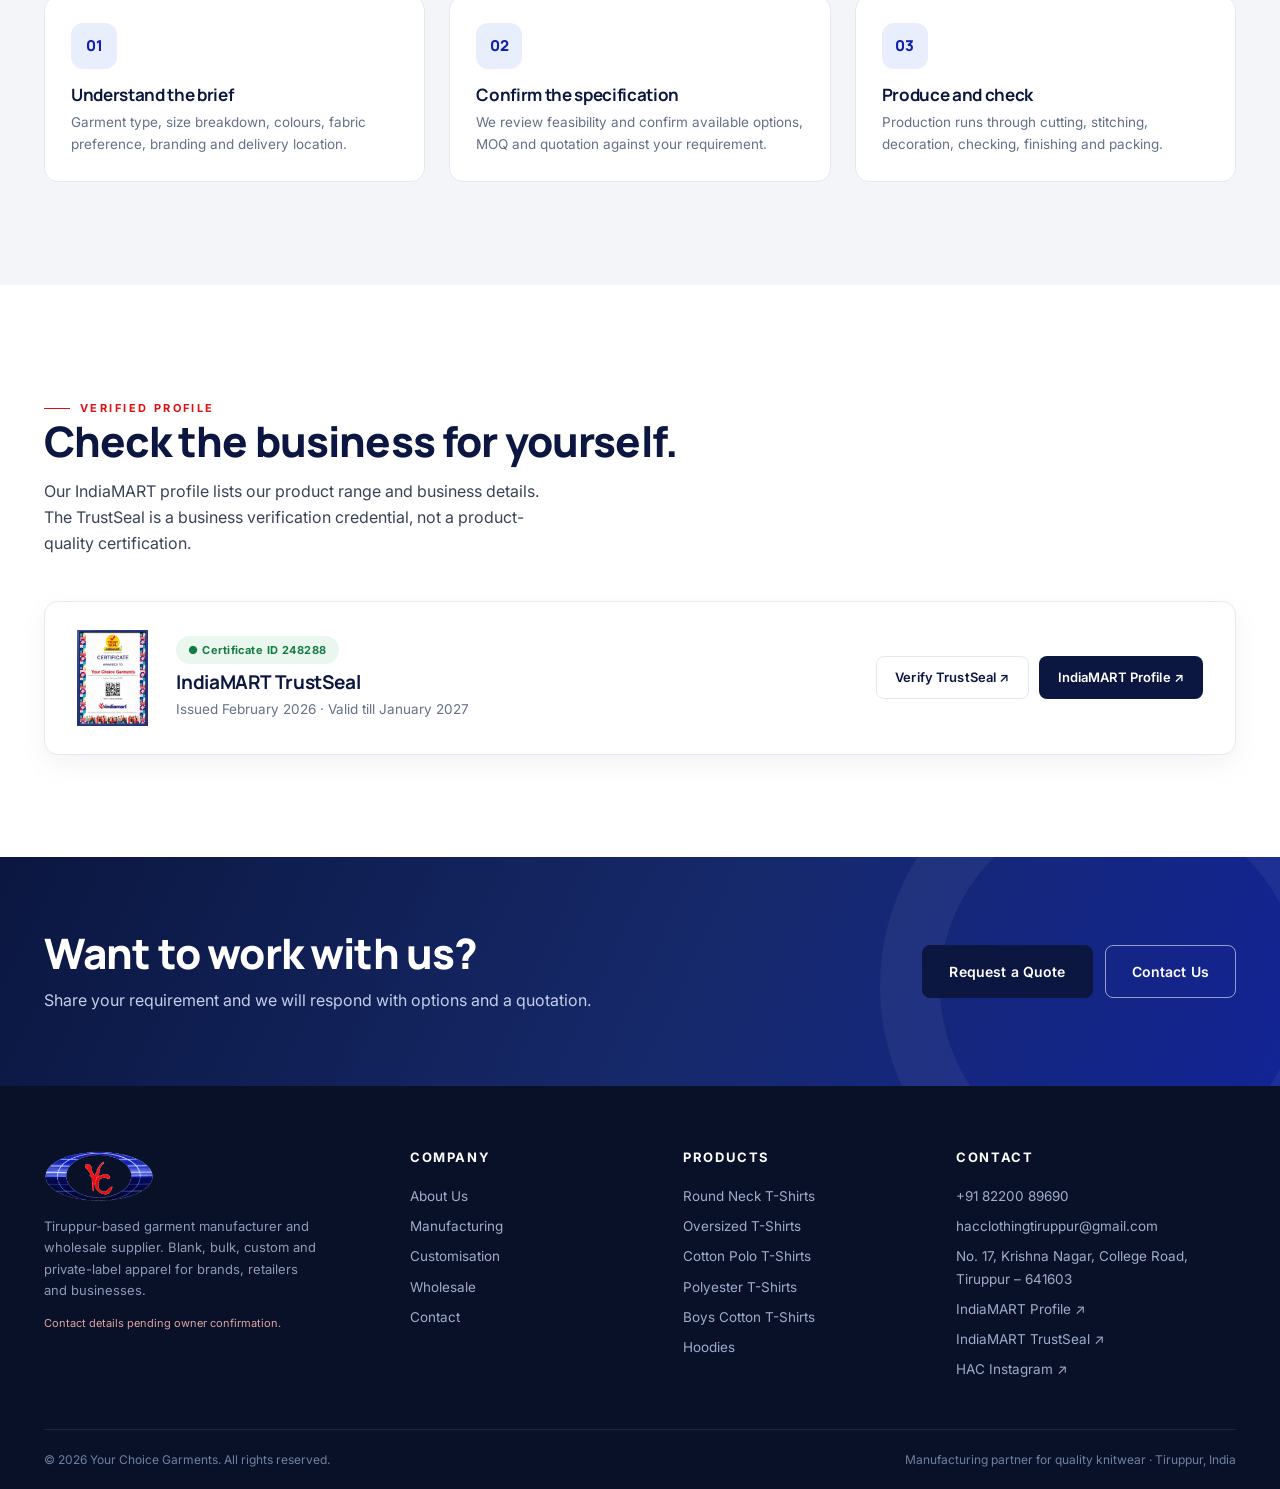
==== commit c445a246: "Add SEO meta tags across all pages" ====
--- a/about.html
+++ b/about.html
@@ -6,7 +6,10 @@
 <script defer src="js/config.js"></script><script defer src="js/common.js"></script>
 <link rel="preconnect" href="https://fonts.googleapis.com"><link rel="preconnect" href="https://fonts.gstatic.com" crossorigin>
 <link href="https://fonts.googleapis.com/css2?family=Inter:wght@400;500;600&family=Manrope:wght@600;700;800&family=Cormorant+Garamond:ital,wght@0,500;0,600;1,500&display=swap" rel="stylesheet">
-<link rel="icon" type="image/png" href="assets/brand/favicon.png"><link rel="apple-touch-icon" href="assets/brand/apple-touch-icon.png"></head><body>
+<link rel="icon" type="image/png" href="assets/brand/favicon.png"><link rel="apple-touch-icon" href="assets/brand/apple-touch-icon.png"><meta name="keywords" content="Tiruppur garment manufacturer, wholesale T-shirts Tiruppur, bulk apparel supplier, custom T-shirts, polo T-shirts, oversized T-shirts, hoodies, sweatshirts, private label garments, garment factory Tiruppur">
+<meta name="robots" content="index,follow">
+<link rel="canonical" href="https://your-choice-garments.vercel.app/about.html">
+</head><body>
 <div id="site-header"></div>
 <section class="page-hero"><div class="container">
  <p class="eyebrow">About us</p>
--- a/css/styles.css
+++ b/css/styles.css
@@ -45,6 +45,7 @@
 
 /* ---------- top bar ---------- */
 .topbar{background:var(--navy);color:#cdd6ee;font-size:12.5px}
+@media(max-width:820px){.topbar{display:none}}
 .topbar .container{display:flex;justify-content:space-between;align-items:center;padding-top:8px;padding-bottom:8px;gap:16px;flex-wrap:wrap}
 .topbar a:hover{color:#fff}
 .topbar .dot{opacity:.4;margin:0 8px}
@@ -81,7 +82,9 @@
   .mobile-menu.open{display:block;position:fixed;inset:0;background:#fff;padding:88px 24px 32px;overflow:auto;z-index:90}
   .mobile-menu .close{position:absolute;top:18px;right:20px;font-size:26px;background:none;border:none;cursor:pointer}
   .mobile-menu a{display:block;padding:15px 0;border-bottom:1px solid var(--border);font-size:16px;color:var(--navy)}
-  .mobile-menu .btn{margin-top:18px}
+  .mobile-menu .mobile-quick{display:grid;grid-template-columns:repeat(4,1fr);gap:10px;margin-bottom:18px}
+.mobile-menu .mq{display:flex;flex-direction:column;align-items:center;justify-content:center;gap:2px;padding:10px 4px;border:1px solid var(--border);border-radius:10px;font-size:12px;font-weight:600;color:var(--navy);background:var(--grey)}
+.mobile-menu .mq small{font-size:10px;color:var(--muted);font-weight:400}
 }
 
 /* ---------- hero slideshow ---------- */
@@ -90,6 +93,7 @@
 .hero-slide{position:absolute;inset:0;background-size:cover;background-position:center;opacity:0;transition:opacity 1.6s ease;transform:scale(1.06)}
 .hero-slide.active{opacity:1;animation:kenburns 9s linear forwards}
 @keyframes kenburns{from{transform:scale(1.02)}to{transform:scale(1.12)}}
+.hero::before{content:"";position:absolute;right:6%;top:12%;width:260px;height:320px;background:url("data:image/svg+xml,%3Csvg xmlns='http://www.w3.org/2000/svg' viewBox='0 0 200 260' fill='none' stroke='rgba(255,255,255,0.07)' stroke-width='1.5'%3E%3Cpath d='M60 30 L40 50 L20 45 L25 90 L45 95 L45 230 L155 230 L155 95 L175 90 L180 45 L160 50 L140 30 Q100 55 60 30 Z'/%3E%3Cpath d='M75 30 Q100 10 125 30'/%3E%3C/svg%3E") center/contain no-repeat;z-index:0;pointer-events:none}
 .hero::after{content:"";position:absolute;inset:0;background:linear-gradient(100deg,rgba(8,16,40,.92) 0%,rgba(10,20,54,.78) 42%,rgba(10,20,54,.18) 100%);z-index:1}
 .hero .container{position:relative;z-index:2;padding-top:64px;padding-bottom:64px;width:100%}
 .hero-inner{max-width:720px}
@@ -124,9 +128,8 @@
 .section-sm{padding:clamp(44px,6vw,72px) 0}
 .section-grey{background:var(--grey)}
 .section-warm{background:var(--warm)}
-.section-navy{background:var(--navy);color:#fff}
-.section-navy h2,.section-navy h3{color:#fff}
-.section-navy p{color:#B9C4E0}
+.section-navy,.cta-band,.page-hero,.hero{background-image:url("data:image/svg+xml,%3Csvg xmlns='http://www.w3.org/2000/svg' width='80' height='80'%3E%3Cpath d='M0 40 L40 0' stroke='rgba(255,255,255,0.05)' stroke-width='1'/%3E%3Cpath d='M40 80 L80 40' stroke='rgba(255,255,255,0.05)' stroke-width='1'/%3E%3C/svg%3E");background-repeat:repeat}
+.hero{background-image:url("data:image/svg+xml,%3Csvg xmlns='http://www.w3.org/2000/svg' width='80' height='80'%3E%3Cpath d='M0 40 L40 0' stroke='rgba(255,255,255,0.04)' stroke-width='1'/%3E%3Cpath d='M40 80 L80 40' stroke='rgba(255,255,255,0.04)' stroke-width='1'/%3E%3C/svg%3E");background-repeat:repeat}
 .section-head{display:flex;justify-content:space-between;align-items:flex-end;gap:32px;margin-bottom:44px;flex-wrap:wrap}
 .section-head p{max-width:520px;margin-top:12px}
 .section-head a{font-weight:600;color:var(--blue);white-space:nowrap;font-size:14px}
@@ -316,5 +319,9 @@
 .faq summary::after{content:"+";font-size:20px;color:var(--blue);line-height:1}
 .faq details[open] summary::after{content:"–"}
 .faq p{font-size:14px;color:var(--muted);margin-top:10px;max-width:760px}
-.mobile-sticky-spacer{height:70px}
-@media(min-width:821px){.mobile-sticky-spacer{display:none}}
+.reveal{opacity:0;transform:translateY(18px);transition:opacity .7s var(--ease),transform .7s var(--ease)}
+.reveal.in{opacity:1;transform:none}
+.reveal-d1{transition-delay:.1s}
+.reveal-d2{transition-delay:.2s}
+.reveal-d3{transition-delay:.3s}
+@media(prefers-reduced-motion:reduce){.reveal{opacity:1;transform:none;transition:none}}
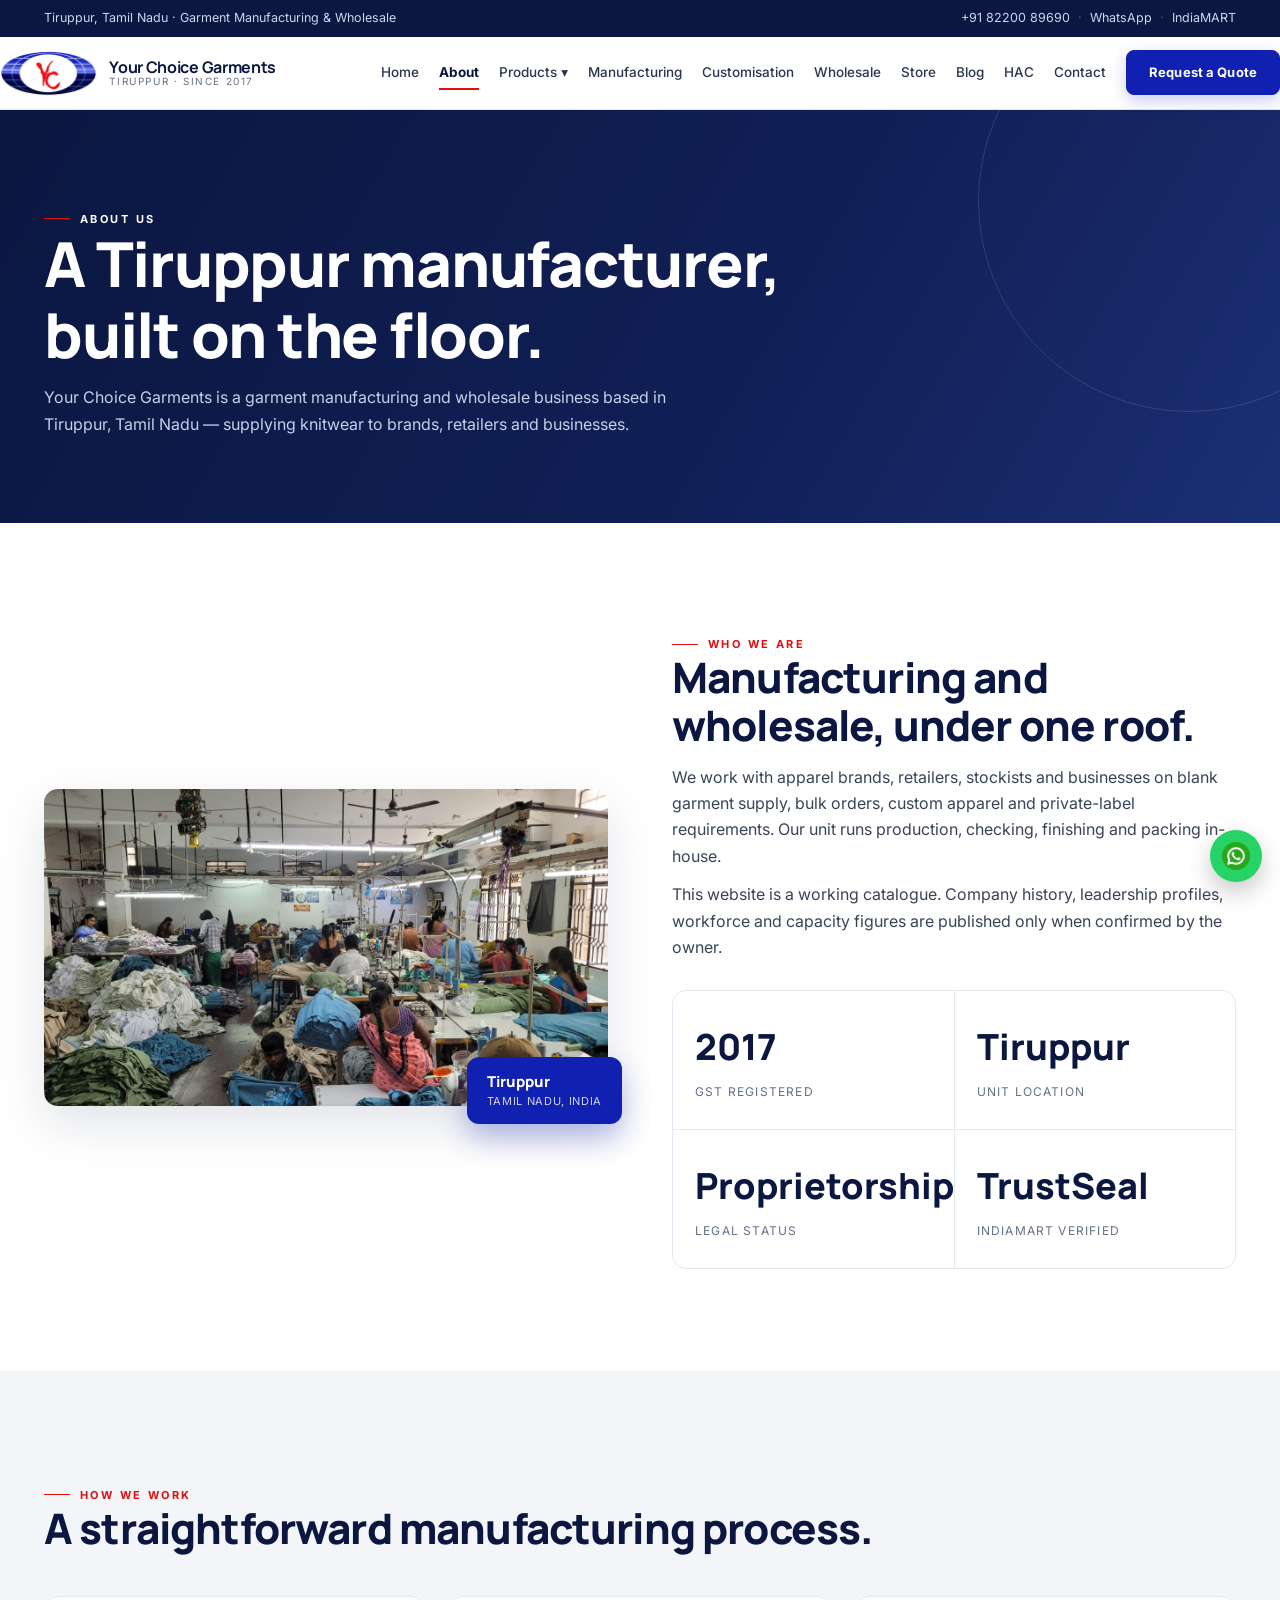
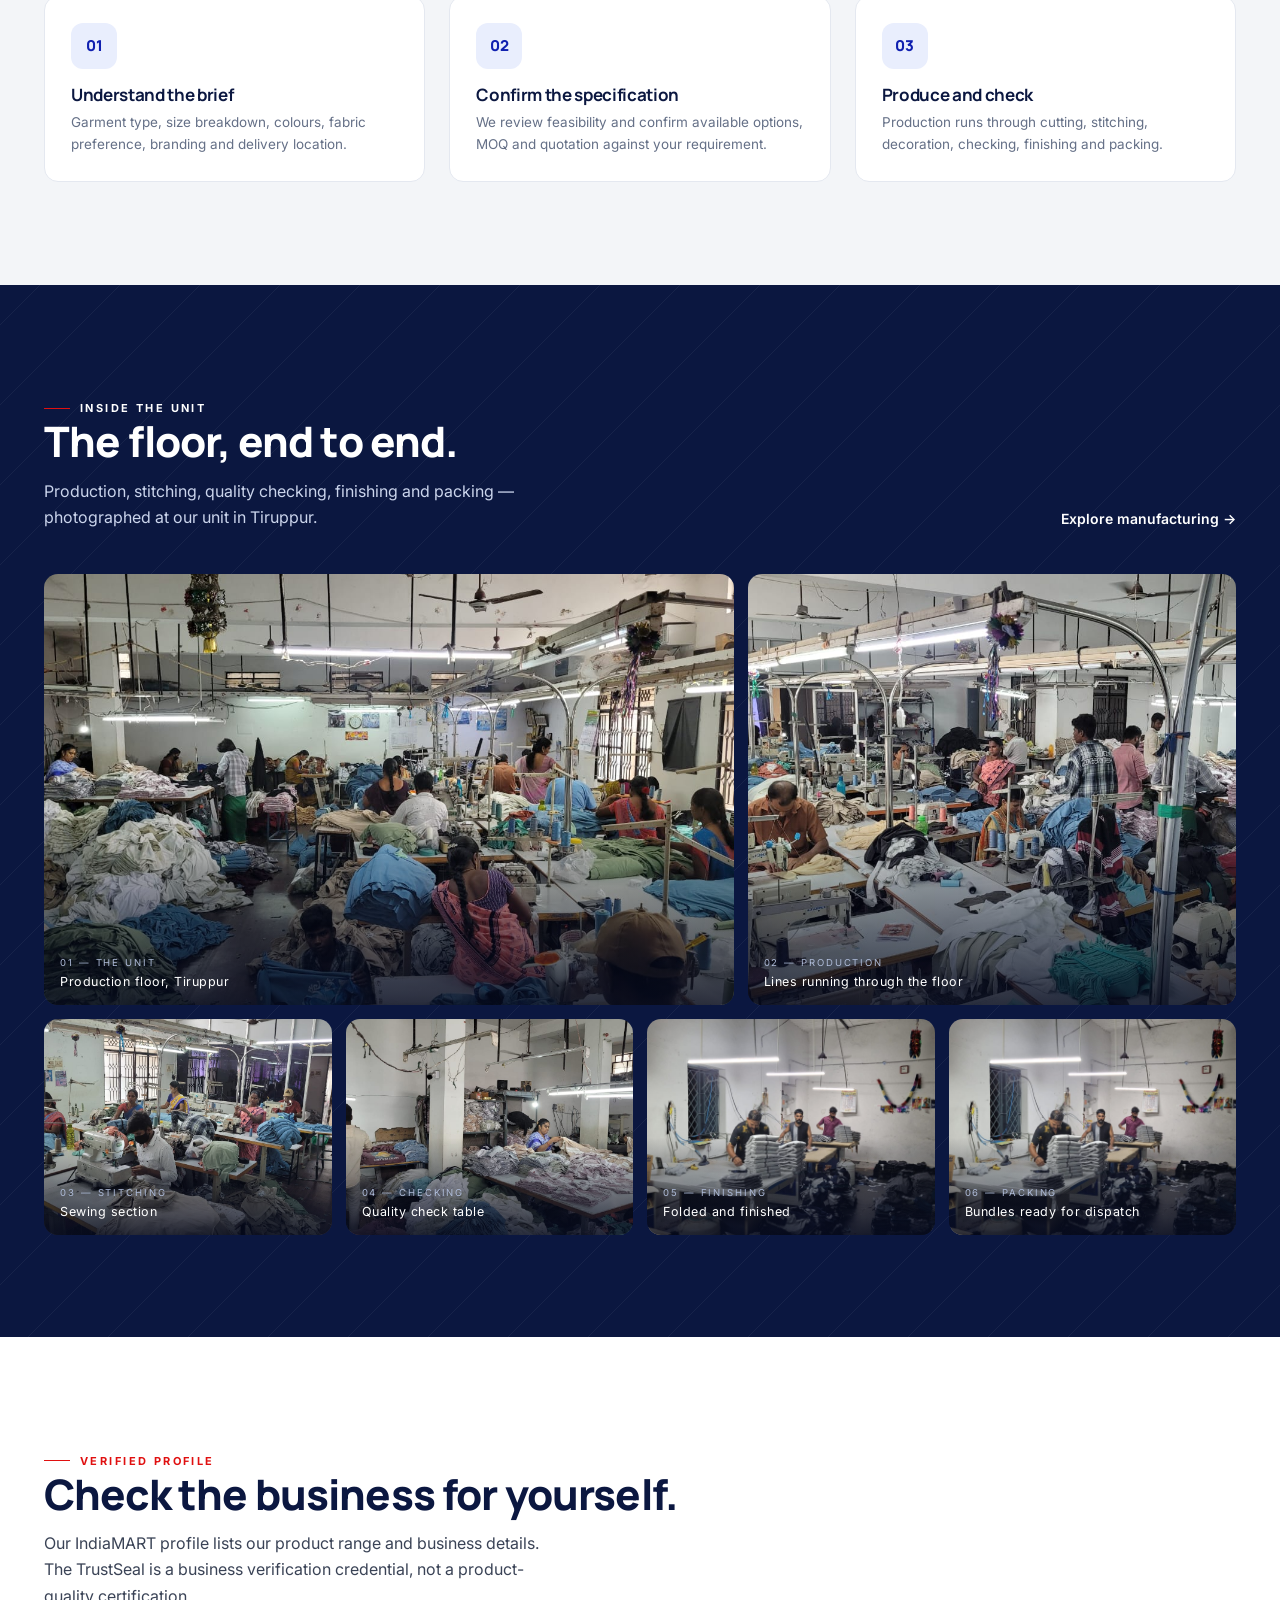
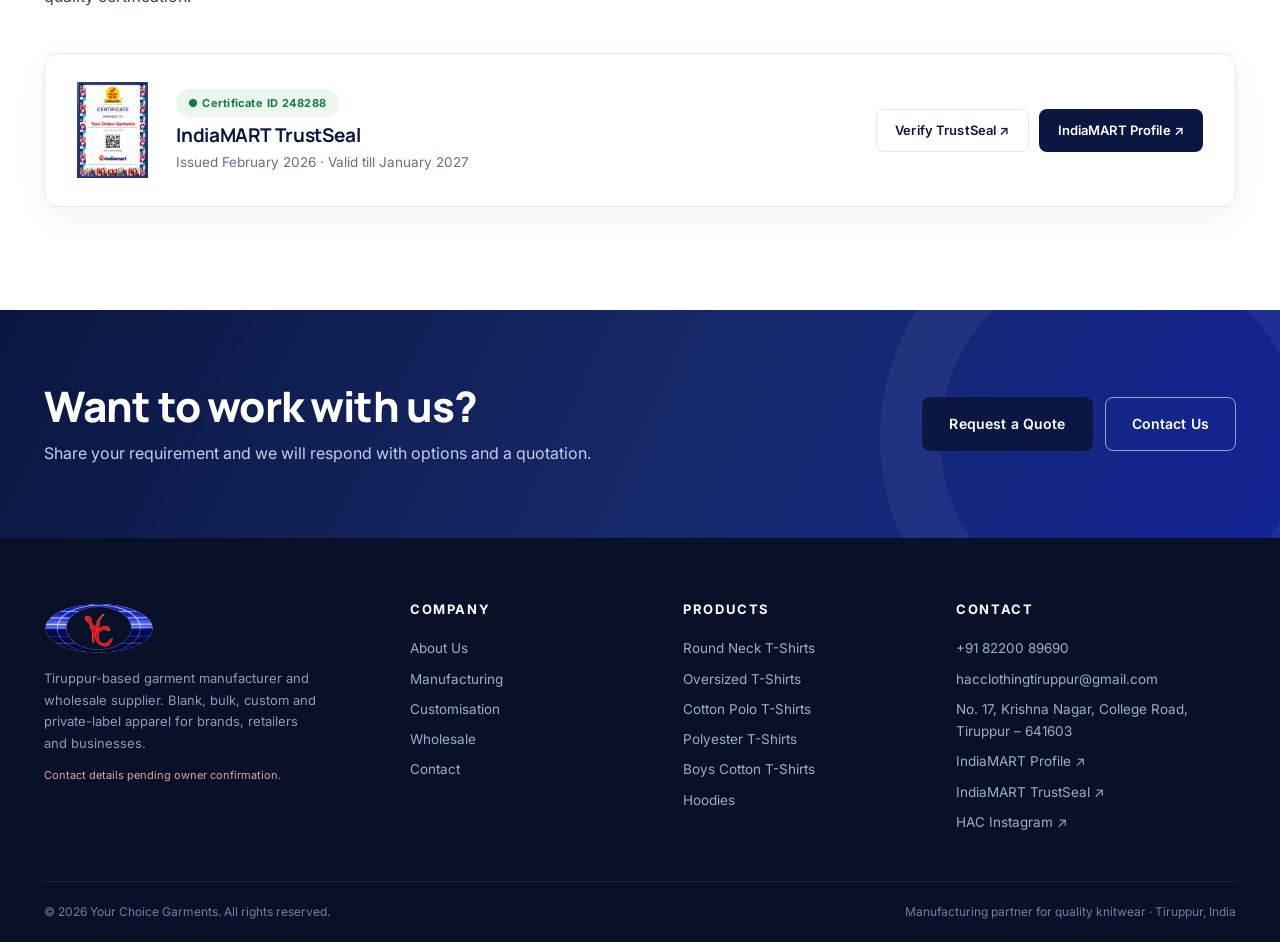
==== commit 6ded3d04: "Add unit photo gallery to About page" ====
--- a/about.html
+++ b/about.html
@@ -46,6 +46,45 @@
  </div>
 </section>
 
+<section class="section section-navy">
+ <div class="container">
+  <div class="section-head">
+    <div>
+      <p class="eyebrow" style="color:#fff">Inside the unit</p>
+      <h2>The floor, end to end.</h2>
+      <p style="color:#CBD5EC">Production, stitching, quality checking, finishing and packing — photographed at our unit in Tiruppur.</p>
+    </div>
+    <a href="manufacturing.html" style="color:#fff">Explore manufacturing →</a>
+  </div>
+  <div class="about-gallery">
+    <figure>
+      <img src="assets/manufacturing/production-floor/unit-overview.jpg" alt="Your Choice Garments production floor in Tiruppur — unit overview" loading="lazy">
+      <figcaption><span>01 — The unit</span>Production floor, Tiruppur</figcaption>
+    </figure>
+    <figure>
+      <img src="assets/manufacturing/production-floor/production-line.jpg" alt="Garment production line at the Your Choice Garments unit, Tiruppur" loading="lazy">
+      <figcaption><span>02 — Production</span>Lines running through the floor</figcaption>
+    </figure>
+    <figure>
+      <img src="assets/manufacturing/stitching/stitching-section.jpg" alt="Stitching section with sewing machine operators at the Tiruppur garment unit" loading="lazy">
+      <figcaption><span>03 — Stitching</span>Sewing section</figcaption>
+    </figure>
+    <figure>
+      <img src="assets/manufacturing/quality-check/quality-check.jpg" alt="Quality checking of garments at Your Choice Garments, Tiruppur" loading="lazy">
+      <figcaption><span>04 — Checking</span>Quality check table</figcaption>
+    </figure>
+    <figure>
+      <img src="assets/manufacturing/finishing/finishing-packing.jpg" alt="Finishing and packing of bulk garments at Your Choice Garments, Tiruppur" loading="lazy">
+      <figcaption><span>05 — Finishing</span>Folded and finished</figcaption>
+    </figure>
+    <figure>
+      <img src="assets/manufacturing/packing/packing.jpg" alt="Packed garment bundles ready for dispatch at the Tiruppur unit" loading="lazy">
+      <figcaption><span>06 — Packing</span>Bundles ready for dispatch</figcaption>
+    </figure>
+  </div>
+ </div>
+</section>
+
 <section class="section">
  <div class="container">
   <div class="section-head"><div><p class="eyebrow">Verified profile</p><h2>Check the business for yourself.</h2><p>Our IndiaMART profile lists our product range and business details. The TrustSeal is a business verification credential, not a product-quality certification.</p></div></div>
--- a/css/styles.css
+++ b/css/styles.css
@@ -85,6 +85,11 @@
   .mobile-menu .mobile-quick{display:grid;grid-template-columns:repeat(4,1fr);gap:10px;margin-bottom:18px}
 .mobile-menu .mq{display:flex;flex-direction:column;align-items:center;justify-content:center;gap:2px;padding:10px 4px;border:1px solid var(--border);border-radius:10px;font-size:12px;font-weight:600;color:var(--navy);background:var(--grey)}
 .mobile-menu .mq small{font-size:10px;color:var(--muted);font-weight:400}
+.mobile-menu .mq svg{width:22px;height:22px}
+.mobile-menu .mq img{width:22px;height:22px}
+.mobile-menu .mq-txt{font-family:'Manrope';font-weight:800;font-size:15px}
+.mobile-menu .mq-wa{background:#eaf7ef;border-color:#bfe3cc;color:#177A42}
+.mobile-menu .btn{color:#fff !important}
 }
 
 /* ---------- hero slideshow ---------- */
@@ -129,6 +134,9 @@
 .section-grey{background:var(--grey)}
 .section-warm{background:var(--warm)}
 .section-navy,.cta-band,.page-hero,.hero{background-image:url("data:image/svg+xml,%3Csvg xmlns='http://www.w3.org/2000/svg' width='80' height='80'%3E%3Cpath d='M0 40 L40 0' stroke='rgba(255,255,255,0.05)' stroke-width='1'/%3E%3Cpath d='M40 80 L80 40' stroke='rgba(255,255,255,0.05)' stroke-width='1'/%3E%3C/svg%3E");background-repeat:repeat}
+.section-navy{background-color:var(--navy);color:#fff}
+.section-navy h2,.section-navy h3{color:#fff}
+.section-navy p{color:#CBD5EC}
 .hero{background-image:url("data:image/svg+xml,%3Csvg xmlns='http://www.w3.org/2000/svg' width='80' height='80'%3E%3Cpath d='M0 40 L40 0' stroke='rgba(255,255,255,0.04)' stroke-width='1'/%3E%3Cpath d='M40 80 L80 40' stroke='rgba(255,255,255,0.04)' stroke-width='1'/%3E%3C/svg%3E");background-repeat:repeat}
 .section-head{display:flex;justify-content:space-between;align-items:flex-end;gap:32px;margin-bottom:44px;flex-wrap:wrap}
 .section-head p{max-width:520px;margin-top:12px}
@@ -144,6 +152,8 @@
 
 /* ---------- category tiles ---------- */
 .cat-grid{display:grid;grid-template-columns:repeat(3,1fr);gap:18px}
+@media(max-width:980px){.cat-grid{grid-template-columns:repeat(2,1fr)}}
+@media(max-width:560px){.cat-grid{grid-template-columns:1fr}}
 .cat-tile{position:relative;border-radius:var(--radius);overflow:hidden;aspect-ratio:4/3.1;display:block;background:var(--navy)}
 .cat-tile img{width:100%;height:100%;object-fit:cover;transition:transform .8s var(--ease)}
 .cat-tile::after{content:"";position:absolute;inset:0;background:linear-gradient(to top,rgba(8,16,40,.86) 0%,rgba(8,16,40,.12) 58%,transparent 100%)}
@@ -162,10 +172,11 @@
 .split-media{position:relative}
 .split-media img{width:100%;border-radius:var(--radius);box-shadow:var(--shadow)}
 .split-media .stamp{position:absolute;right:-14px;bottom:-18px;background:var(--blue);color:#fff;border-radius:12px;padding:16px 20px;font-family:'Manrope';font-weight:800;font-size:15px;line-height:1.2;max-width:200px;box-shadow:0 14px 30px rgba(16,32,176,.3)}
+@media(max-width:640px){.split-media .stamp{position:static;margin-top:12px;max-width:none;display:inline-block}}
 .split-media .stamp small{display:block;font-family:'Inter';font-weight:400;font-size:11px;opacity:.8;letter-spacing:.06em;text-transform:uppercase;margin-top:4px}
-.ticks{list-style:none;margin:26px 0 30px;display:grid;gap:14px}
-.ticks li{display:flex;gap:12px;font-size:14.5px;color:#39445C}
-.ticks li::before{content:"✓";flex-shrink:0;width:22px;height:22px;border-radius:50%;background:#E8EDFC;color:var(--blue);font-size:11px;font-weight:800;display:flex;align-items:center;justify-content:center;margin-top:2px}
+.ticks{list-style:none;margin:26px 0 30px;display:grid;gap:16px}
+.ticks li{display:flex;gap:14px;font-size:14.5px;color:#39445C;line-height:1.55}
+.ticks li::before{content:"✓";flex-shrink:0;width:24px;height:24px;border-radius:50%;background:#E8EDFC;color:var(--blue);font-size:11px;font-weight:800;display:flex;align-items:center;justify-content:center;margin-top:1px}
 @media(max-width:900px){.split{grid-template-columns:minmax(0,1fr)}.split.reverse .split-media{order:0}}
 .split>*, .stats>*{min-width:0}
 
@@ -246,6 +257,46 @@
 .btn-ivory{background:var(--ivory);color:var(--burgundy)}
 .btn-ivory:hover{background:#fff}
 
+/* ---------- about photo gallery ---------- */
+.about-gallery{display:grid;grid-template-columns:repeat(12,1fr);gap:14px}
+.about-gallery figure{position:relative;margin:0;overflow:hidden;border-radius:var(--radius);background:#081130}
+.about-gallery figure:nth-child(1){grid-column:span 7}
+.about-gallery figure:nth-child(2){grid-column:span 5}
+.about-gallery figure:nth-child(n+3){grid-column:span 3}
+.about-gallery img{display:block;width:100%;height:100%;object-fit:cover;aspect-ratio:16/10;transition:transform .8s var(--ease)}
+.about-gallery figure:nth-child(n+3) img{aspect-ratio:4/3}
+.about-gallery figure::after{content:"";position:absolute;inset:0;background:linear-gradient(transparent 55%,rgba(5,10,30,.82))}
+.about-gallery figcaption{position:absolute;z-index:2;left:16px;right:16px;bottom:14px;color:#fff;font-size:12.5px;letter-spacing:.04em;line-height:1.45}
+.about-gallery figcaption span{display:block;font-size:9.5px;letter-spacing:.2em;text-transform:uppercase;color:#AEBBD8;margin-bottom:3px}
+.about-gallery figure:hover img{transform:scale(1.04)}
+@media(max-width:980px){
+  .about-gallery figure:nth-child(1),.about-gallery figure:nth-child(2){grid-column:span 6}
+  .about-gallery figure:nth-child(n+3){grid-column:span 6}
+  .about-gallery img,.about-gallery figure:nth-child(n+3) img{aspect-ratio:16/10}
+}
+@media(max-width:560px){
+  .about-gallery{grid-template-columns:1fr}
+  .about-gallery figure:nth-child(n){grid-column:span 1}
+  .about-gallery img,.about-gallery figure:nth-child(n+3) img{aspect-ratio:4/3}
+}
+
+/* ---------- trusted supply logos ---------- */
+.supply-logos{display:grid;grid-template-columns:repeat(3,1fr);gap:14px}
+.supply-logo{display:flex;align-items:center;justify-content:center;min-height:118px;padding:24px 30px;background:#fff;border:1px solid var(--border);border-radius:var(--radius);transition:border-color .25s,box-shadow .25s,transform .25s}
+.supply-logo:hover{border-color:#C9D2E6;box-shadow:0 10px 30px rgba(11,23,64,.07);transform:translateY(-2px)}
+.supply-logo img{display:block;width:auto;height:auto;max-width:100%;max-height:42px;object-fit:contain}
+.supply-logo img.logo-tall{max-height:66px}
+.supply-logo img.logo-wide{max-height:48px}
+.supply-wordmark{font-family:'Manrope',sans-serif;font-weight:800;font-size:23px;letter-spacing:.3em;color:var(--navy);line-height:1;text-align:center}
+.supply-wordmark small{display:block;font-family:'Inter',sans-serif;font-weight:600;font-size:9.5px;letter-spacing:.34em;text-transform:uppercase;color:var(--muted);margin-top:8px}
+.supply-wordmark.serif{font-family:'Cormorant Garamond',serif;font-weight:600;font-size:29px;letter-spacing:.06em;text-transform:none}
+.supply-wordmark.serif small{font-family:'Cormorant Garamond',serif;font-style:italic;font-size:13px;letter-spacing:.08em;text-transform:none;color:#7A6158}
+.supply-logo--other{border-style:dashed;background:transparent;color:var(--muted);font-size:12.5px;letter-spacing:.16em;text-transform:uppercase;font-weight:600}
+.supply-logo--other::before{content:"+";margin-right:8px;color:#A9B2C7;font-size:16px}
+@media(max-width:900px){.supply-logos{grid-template-columns:repeat(2,1fr)}}
+@media(max-width:560px){.supply-logos{grid-template-columns:1fr}.supply-logo{min-height:96px;padding:18px 22px}}
+@media(prefers-reduced-motion:reduce){.supply-logo:hover{transform:none}}
+
 /* ---------- CTA band ---------- */
 .cta-band{background:linear-gradient(115deg,var(--navy) 0%,#16296b 55%,var(--blue) 130%);color:#fff;border-radius:0;position:relative;overflow:hidden}
 .cta-band::after{content:"";position:absolute;right:-80px;bottom:-140px;width:360px;height:360px;border:60px solid rgba(255,255,255,.05);border-radius:50%}
@@ -263,6 +314,7 @@
 footer .brand img{height:52px;margin-bottom:14px}
 footer .brand p{color:#8D9AB8;font-size:13px;max-width:280px;margin-top:8px}
 .footer-bottom{display:flex;justify-content:space-between;gap:16px;flex-wrap:wrap;padding:20px 0;font-size:12px;color:#71809F}
+@media(max-width:1024px){.grid-4{grid-template-columns:repeat(2,1fr)}}
 @media(max-width:900px){.footer-grid{grid-template-columns:1fr 1fr}}
 @media(max-width:560px){.footer-grid{grid-template-columns:1fr}}
 
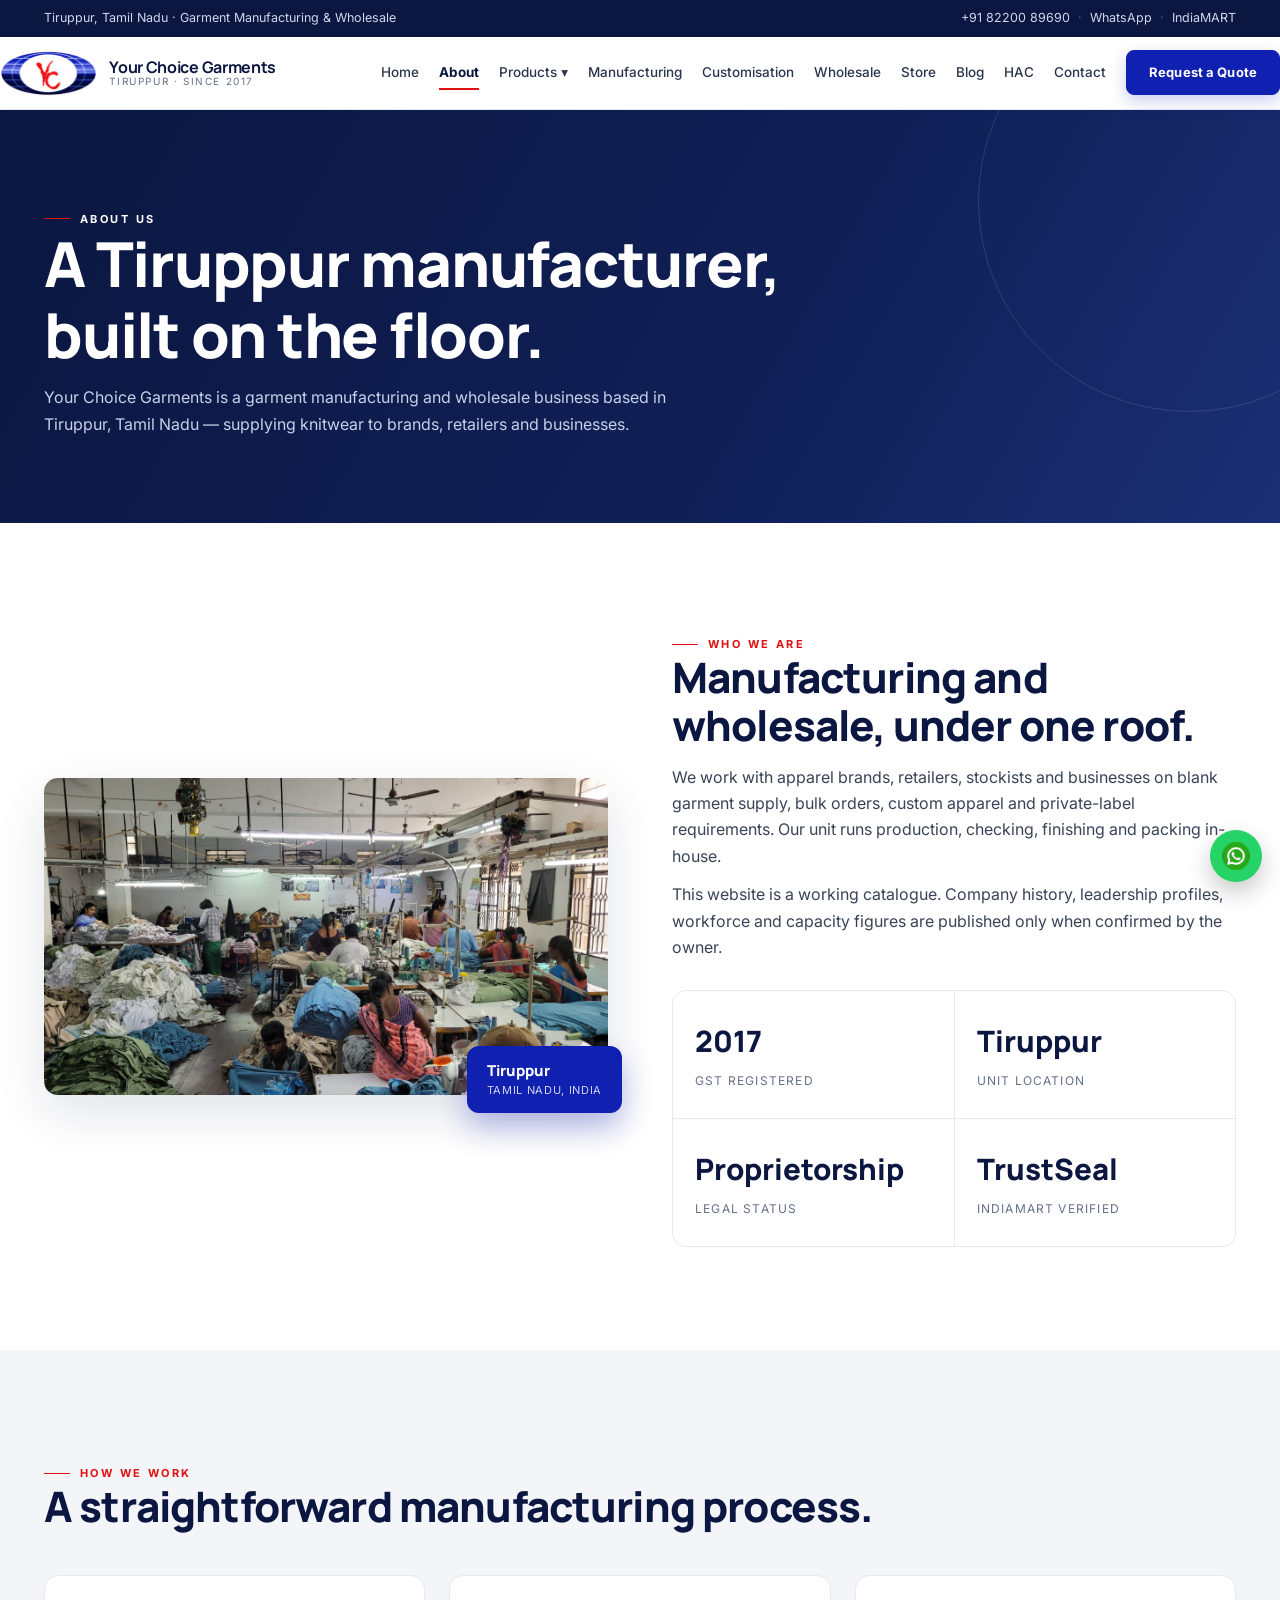
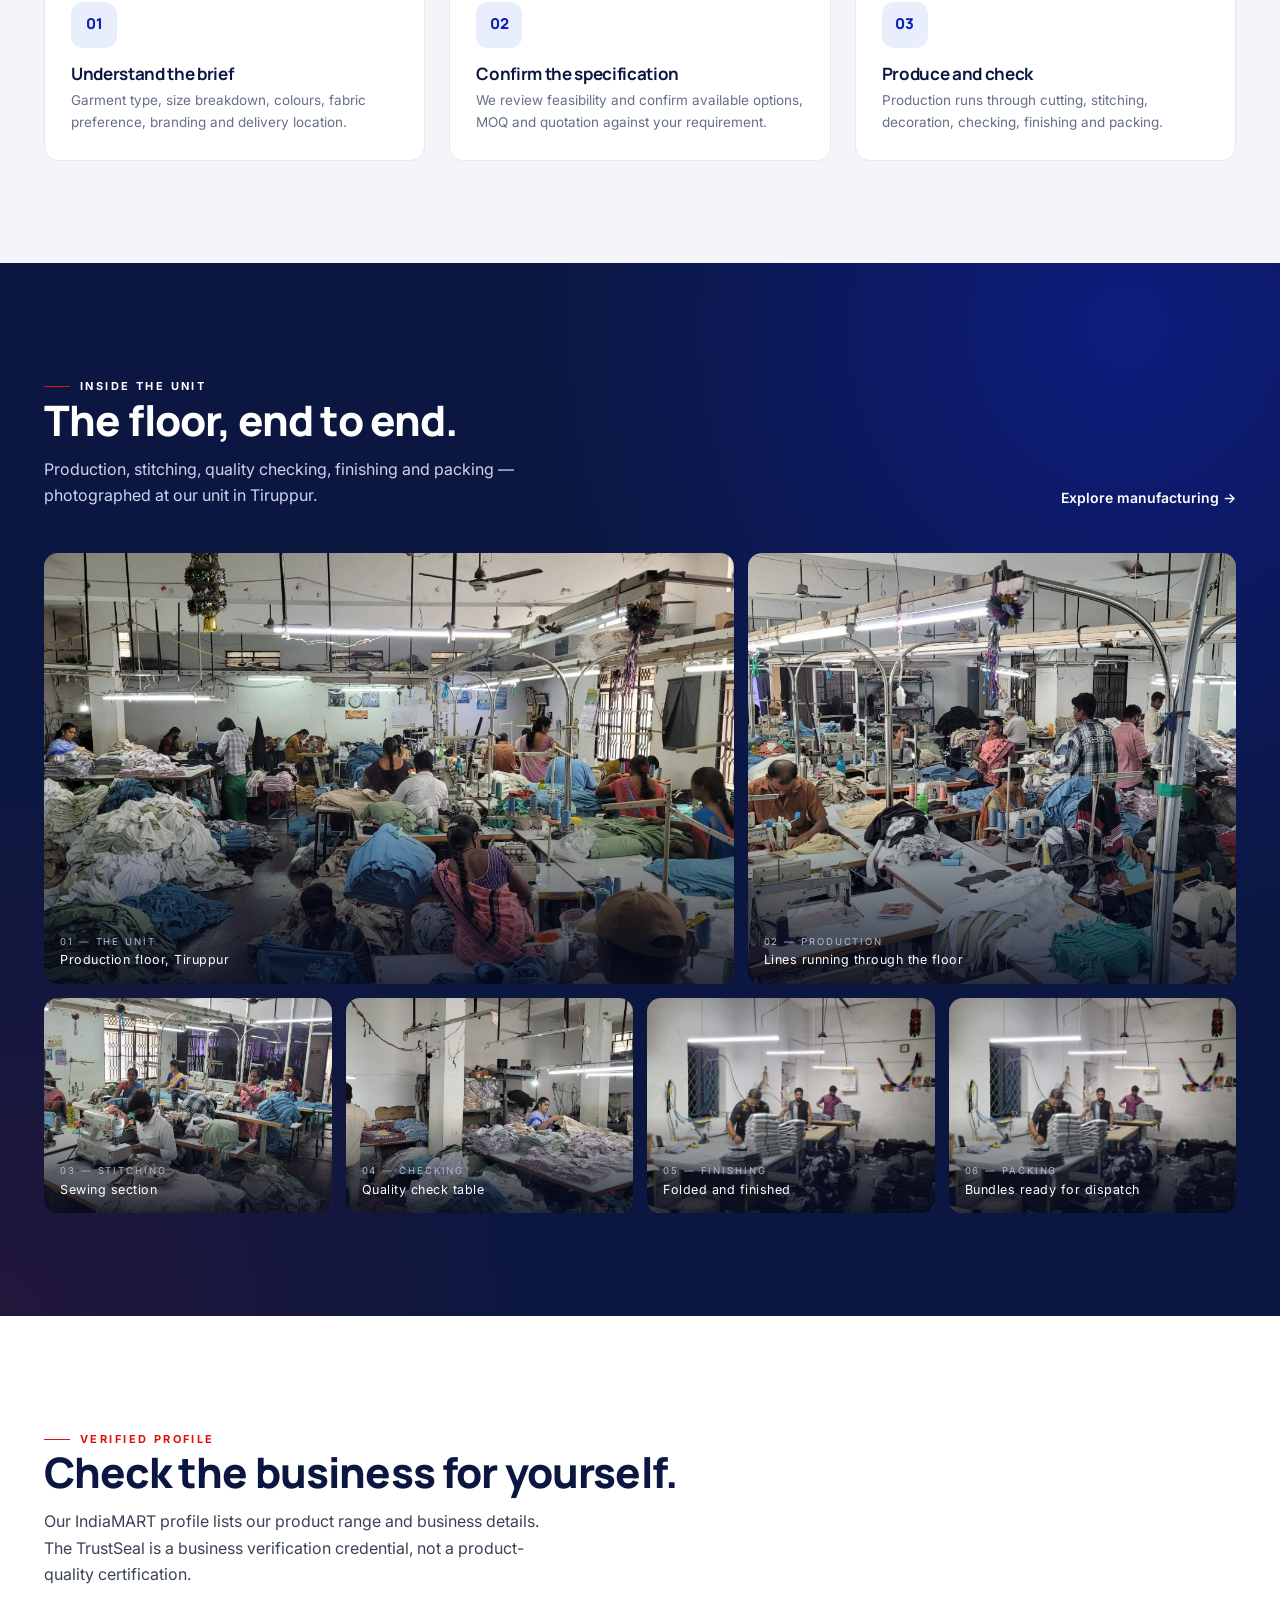
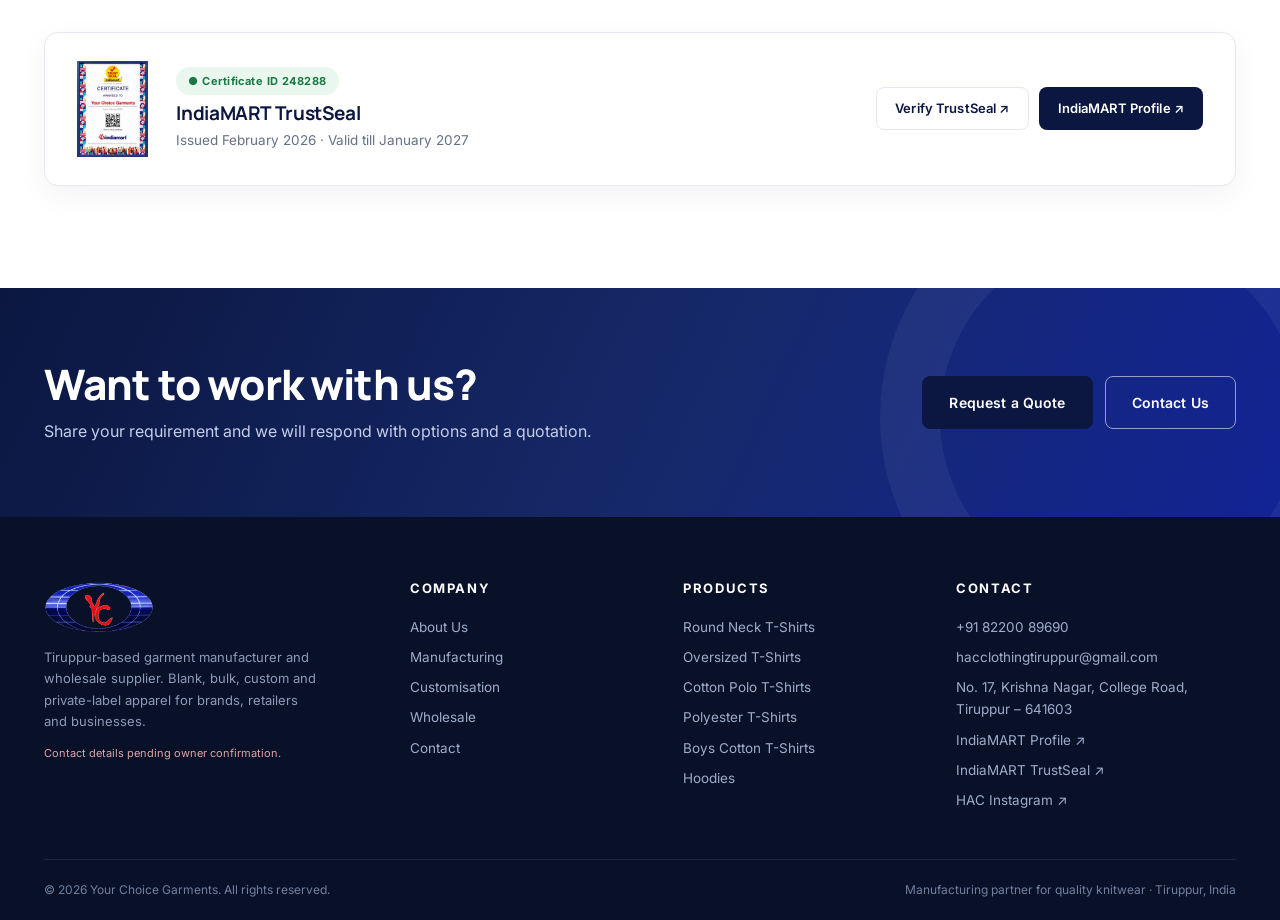
==== commit 913df5f6: "Polish hero transitions, offer card spotlight, navy backgrounds and mobile stats" ====
--- a/about.html
+++ b/about.html
@@ -25,7 +25,7 @@
     <h2>Manufacturing and wholesale, under one roof.</h2>
     <p style="margin-top:14px">We work with apparel brands, retailers, stockists and businesses on blank garment supply, bulk orders, custom apparel and private-label requirements. Our unit runs production, checking, finishing and packing in-house.</p>
     <p style="margin-top:12px">This website is a working catalogue. Company history, leadership profiles, workforce and capacity figures are published only when confirmed by the owner.</p>
-    <div class="stats on-light" style="margin-top:30px;grid-template-columns:repeat(2,1fr)">
+    <div class="stats two on-light" style="margin-top:30px">
       <div class="stat"><b>2017</b><span>GST registered</span></div>
       <div class="stat"><b>Tiruppur</b><span>Unit location</span></div>
       <div class="stat"><b>Proprietorship</b><span>Legal status</span></div>
--- a/css/styles.css
+++ b/css/styles.css
@@ -94,10 +94,12 @@
 
 /* ---------- hero slideshow ---------- */
 .hero{position:relative;min-height:clamp(560px,86vh,820px);display:flex;align-items:center;overflow:hidden;color:#fff;background:var(--navy)}
-.hero-slides{position:absolute;inset:0}
-.hero-slide{position:absolute;inset:0;background-size:cover;background-position:center;opacity:0;transition:opacity 1.6s ease;transform:scale(1.06)}
-.hero-slide.active{opacity:1;animation:kenburns 9s linear forwards}
-@keyframes kenburns{from{transform:scale(1.02)}to{transform:scale(1.12)}}
+.hero-slides{position:absolute;inset:0;background:var(--navy)}
+.hero-slide{position:absolute;inset:0;background-size:cover;background-position:center;opacity:0;z-index:0;transform:scale(1.1);transition:opacity 1.8s cubic-bezier(.4,0,.2,1);will-change:opacity,transform}
+.hero-slide.active{opacity:1;z-index:1;animation:heroZoom 8s cubic-bezier(.25,.45,.2,1) both}
+.hero-slide:nth-child(even){transform-origin:58% 50%}
+.hero-slide:nth-child(3n){transform-origin:42% 46%}
+@keyframes heroZoom{from{transform:scale(1.015)}to{transform:scale(1.1)}}
 .hero::before{content:"";position:absolute;right:6%;top:12%;width:260px;height:320px;background:url("data:image/svg+xml,%3Csvg xmlns='http://www.w3.org/2000/svg' viewBox='0 0 200 260' fill='none' stroke='rgba(255,255,255,0.07)' stroke-width='1.5'%3E%3Cpath d='M60 30 L40 50 L20 45 L25 90 L45 95 L45 230 L155 230 L155 95 L175 90 L180 45 L160 50 L140 30 Q100 55 60 30 Z'/%3E%3Cpath d='M75 30 Q100 10 125 30'/%3E%3C/svg%3E") center/contain no-repeat;z-index:0;pointer-events:none}
 .hero::after{content:"";position:absolute;inset:0;background:linear-gradient(100deg,rgba(8,16,40,.92) 0%,rgba(10,20,54,.78) 42%,rgba(10,20,54,.18) 100%);z-index:1}
 .hero .container{position:relative;z-index:2;padding-top:64px;padding-bottom:64px;width:100%}
@@ -106,15 +108,28 @@
 .hero h1{color:#fff;font-size:clamp(38px,5.6vw,72px);line-height:1.03;letter-spacing:-.03em;margin:14px 0 20px}
 .hero h1 em{font-style:normal;color:#AEBDFB}
 .hero p{color:#D3DAEE;font-size:clamp(15px,1.4vw,18px);max-width:560px;margin-bottom:32px}
+.hero-inner>*{animation:heroRise .95s cubic-bezier(.22,.61,.36,1) both}
+.hero-inner>*:nth-child(2){animation-delay:.08s}
+.hero-inner>*:nth-child(3){animation-delay:.16s}
+.hero-inner>*:nth-child(4){animation-delay:.24s}
+.hero-inner>*:nth-child(5){animation-delay:.32s}
+@keyframes heroRise{from{opacity:0;transform:translateY(24px);filter:blur(5px)}to{opacity:1;transform:none;filter:none}}
 .hero .eyebrow{color:#fff}
 .hero .eyebrow::before{background:var(--red)}
 .hero-ctas{display:flex;gap:12px;flex-wrap:wrap}
 .hero-meta{display:flex;gap:28px;margin-top:46px;flex-wrap:wrap;font-size:12.5px;letter-spacing:.04em;color:#B9C4E0}
 .hero-meta span{display:flex;align-items:center;gap:8px}
 .hero-meta b{color:#fff;font-weight:700}
-.hero-dots{position:absolute;bottom:26px;right:24px;z-index:3;display:flex;gap:8px}
-.hero-dot{width:34px;height:3px;border:0;background:rgba(255,255,255,.3);cursor:pointer;border-radius:2px;padding:0;transition:background .3s}
-.hero-dot.active{background:#fff}
+.hero-dots{position:absolute;bottom:26px;right:24px;z-index:3;display:flex;align-items:center;gap:8px}
+.hero-dot{width:24px;height:3px;border:0;background:rgba(255,255,255,.3);cursor:pointer;border-radius:2px;padding:0;transition:width .5s var(--ease),background .4s var(--ease)}
+.hero-dot.active{width:52px;background:#fff}
+.hero-dot:focus-visible{outline:2px solid #fff;outline-offset:4px}
+@media(prefers-reduced-motion:reduce){
+  .hero-slide{transition:none;transform:none}
+  .hero-slide.active{animation:none;transform:none}
+  .hero-inner>*{animation:none}
+  .hero-dot{transition:none}
+}
 @media(max-width:640px){
   .hero{min-height:88vh}
   .hero .brandmark{height:44px}
@@ -133,11 +148,9 @@
 .section-sm{padding:clamp(44px,6vw,72px) 0}
 .section-grey{background:var(--grey)}
 .section-warm{background:var(--warm)}
-.section-navy,.cta-band,.page-hero,.hero{background-image:url("data:image/svg+xml,%3Csvg xmlns='http://www.w3.org/2000/svg' width='80' height='80'%3E%3Cpath d='M0 40 L40 0' stroke='rgba(255,255,255,0.05)' stroke-width='1'/%3E%3Cpath d='M40 80 L80 40' stroke='rgba(255,255,255,0.05)' stroke-width='1'/%3E%3C/svg%3E");background-repeat:repeat}
-.section-navy{background-color:var(--navy);color:#fff}
+.section-navy{background-color:var(--navy);background-image:radial-gradient(ellipse 75% 95% at 88% 6%,rgba(16,32,176,.55),transparent 62%),radial-gradient(ellipse 60% 75% at 0% 100%,rgba(224,16,16,.11),transparent 70%);color:#fff}
 .section-navy h2,.section-navy h3{color:#fff}
 .section-navy p{color:#CBD5EC}
-.hero{background-image:url("data:image/svg+xml,%3Csvg xmlns='http://www.w3.org/2000/svg' width='80' height='80'%3E%3Cpath d='M0 40 L40 0' stroke='rgba(255,255,255,0.04)' stroke-width='1'/%3E%3Cpath d='M40 80 L80 40' stroke='rgba(255,255,255,0.04)' stroke-width='1'/%3E%3C/svg%3E");background-repeat:repeat}
 .section-head{display:flex;justify-content:space-between;align-items:flex-end;gap:32px;margin-bottom:44px;flex-wrap:wrap}
 .section-head p{max-width:520px;margin-top:12px}
 .section-head a{font-weight:600;color:var(--blue);white-space:nowrap;font-size:14px}
@@ -187,6 +200,9 @@
 .stat span{font-size:12px;letter-spacing:.1em;text-transform:uppercase;color:#9FADCE}
 .stats.on-light{background:var(--border);border-color:var(--border)}
 .stats.two{grid-template-columns:repeat(2,minmax(0,1fr))}
+.stats.two .stat b{font-size:clamp(24px,2.3vw,31px)}
+@media(max-width:760px){.stats.two .stat b{font-size:clamp(22px,5vw,28px)}}
+@media(max-width:560px){.stats.two{grid-template-columns:1fr}.stats.two .stat{padding:18px 20px}}
 .stats.on-light .stat{background:#fff}
 .stats.on-light .stat b{color:var(--navy)}
 .stats.on-light .stat span{color:var(--muted)}
@@ -282,19 +298,24 @@
 
 /* ---------- trusted supply logos ---------- */
 .supply-logos{display:grid;grid-template-columns:repeat(3,1fr);gap:14px}
-.supply-logo{display:flex;align-items:center;justify-content:center;min-height:118px;padding:24px 30px;background:#fff;border:1px solid var(--border);border-radius:var(--radius);transition:border-color .25s,box-shadow .25s,transform .25s}
+.supply-logo{display:flex;flex-direction:column;align-items:center;justify-content:space-between;gap:12px;min-height:148px;padding:22px 24px 14px;background:#fff;border:1px solid var(--border);border-radius:var(--radius);color:inherit;text-decoration:none;text-align:center;transition:border-color .25s,box-shadow .25s,transform .25s}
 .supply-logo:hover{border-color:#C9D2E6;box-shadow:0 10px 30px rgba(11,23,64,.07);transform:translateY(-2px)}
+.supply-logo-media{flex:1;display:flex;align-items:center;justify-content:center;width:100%;min-height:48px}
 .supply-logo img{display:block;width:auto;height:auto;max-width:100%;max-height:42px;object-fit:contain}
 .supply-logo img.logo-tall{max-height:66px}
 .supply-logo img.logo-wide{max-height:48px}
+.supply-note{width:100%;padding-top:11px;border-top:1px solid #EEF1F7;font-size:9.5px;font-weight:500;letter-spacing:.11em;text-transform:uppercase;line-height:1.5;color:var(--muted)}
+a.supply-logo .supply-note::after{content:"↗";margin-left:5px;font-size:9px;opacity:0;transition:opacity .2s}
+a.supply-logo:hover .supply-note{color:var(--navy)}
+a.supply-logo:hover .supply-note::after{opacity:.8}
 .supply-wordmark{font-family:'Manrope',sans-serif;font-weight:800;font-size:23px;letter-spacing:.3em;color:var(--navy);line-height:1;text-align:center}
 .supply-wordmark small{display:block;font-family:'Inter',sans-serif;font-weight:600;font-size:9.5px;letter-spacing:.34em;text-transform:uppercase;color:var(--muted);margin-top:8px}
 .supply-wordmark.serif{font-family:'Cormorant Garamond',serif;font-weight:600;font-size:29px;letter-spacing:.06em;text-transform:none}
 .supply-wordmark.serif small{font-family:'Cormorant Garamond',serif;font-style:italic;font-size:13px;letter-spacing:.08em;text-transform:none;color:#7A6158}
-.supply-logo--other{border-style:dashed;background:transparent;color:var(--muted);font-size:12.5px;letter-spacing:.16em;text-transform:uppercase;font-weight:600}
-.supply-logo--other::before{content:"+";margin-right:8px;color:#A9B2C7;font-size:16px}
+.supply-logo--other{border-style:dashed;background:transparent}
+.supply-logo--other .supply-logo-media{font-size:12.5px;letter-spacing:.16em;text-transform:uppercase;font-weight:600;color:var(--muted)}
 @media(max-width:900px){.supply-logos{grid-template-columns:repeat(2,1fr)}}
-@media(max-width:560px){.supply-logos{grid-template-columns:1fr}.supply-logo{min-height:96px;padding:18px 22px}}
+@media(max-width:560px){.supply-logos{grid-template-columns:1fr}.supply-logo{min-height:120px;padding:18px 22px 12px}}
 @media(prefers-reduced-motion:reduce){.supply-logo:hover{transform:none}}
 
 /* ---------- CTA band ---------- */
@@ -345,6 +366,17 @@
 .icon-card .ico{width:46px;height:46px;border-radius:12px;background:#E9EEFD;color:var(--blue);display:flex;align-items:center;justify-content:center;font-family:'Manrope';font-weight:800;font-size:15px;margin-bottom:16px}
 .icon-card h3{font-size:17px;margin-bottom:6px}
 .icon-card p{font-size:13.5px;color:var(--muted)}
+.offer-card{position:relative;overflow:hidden}
+.offer-card::before{content:"";position:absolute;inset:0;z-index:0;background:radial-gradient(300px circle at var(--mx,50%) var(--my,50%),rgba(16,32,176,.12),transparent 72%);opacity:0;transition:opacity .45s var(--ease);pointer-events:none}
+.offer-card::after{content:"";position:absolute;top:0;left:0;right:0;height:2px;z-index:0;background:linear-gradient(90deg,transparent,rgba(16,32,176,.45),transparent);opacity:0;transition:opacity .45s var(--ease);pointer-events:none}
+.offer-card>*{position:relative;z-index:1}
+.offer-card .ico{transition:transform .4s var(--ease),background .3s,color .3s}
+@media(hover:hover) and (pointer:fine){
+  .offer-card:hover{transform:translateY(-3px);border-color:#C9D2E6;box-shadow:0 18px 40px rgba(11,23,64,.09)}
+  .offer-card:hover::before,.offer-card:hover::after{opacity:1}
+  .offer-card:hover .ico{transform:translateY(-2px);background:var(--blue);color:#fff}
+}
+@media(prefers-reduced-motion:reduce){.offer-card,.offer-card .ico{transition:none}.offer-card:hover{transform:none}}
 .specs{display:grid;grid-template-columns:1fr 1fr;gap:0 24px;margin:26px 0}
 .specs div{border-bottom:1px solid var(--border);padding:11px 0}
 .specs dt{font-size:11px;letter-spacing:.1em;text-transform:uppercase;color:var(--muted);font-weight:700;margin-bottom:2px}
@@ -371,9 +403,4 @@
 .faq summary::after{content:"+";font-size:20px;color:var(--blue);line-height:1}
 .faq details[open] summary::after{content:"–"}
 .faq p{font-size:14px;color:var(--muted);margin-top:10px;max-width:760px}
-.reveal{opacity:0;transform:translateY(18px);transition:opacity .7s var(--ease),transform .7s var(--ease)}
-.reveal.in{opacity:1;transform:none}
-.reveal-d1{transition-delay:.1s}
-.reveal-d2{transition-delay:.2s}
-.reveal-d3{transition-delay:.3s}
-@media(prefers-reduced-motion:reduce){.reveal{opacity:1;transform:none;transition:none}}
+/* ---------- hero motion ---------- */
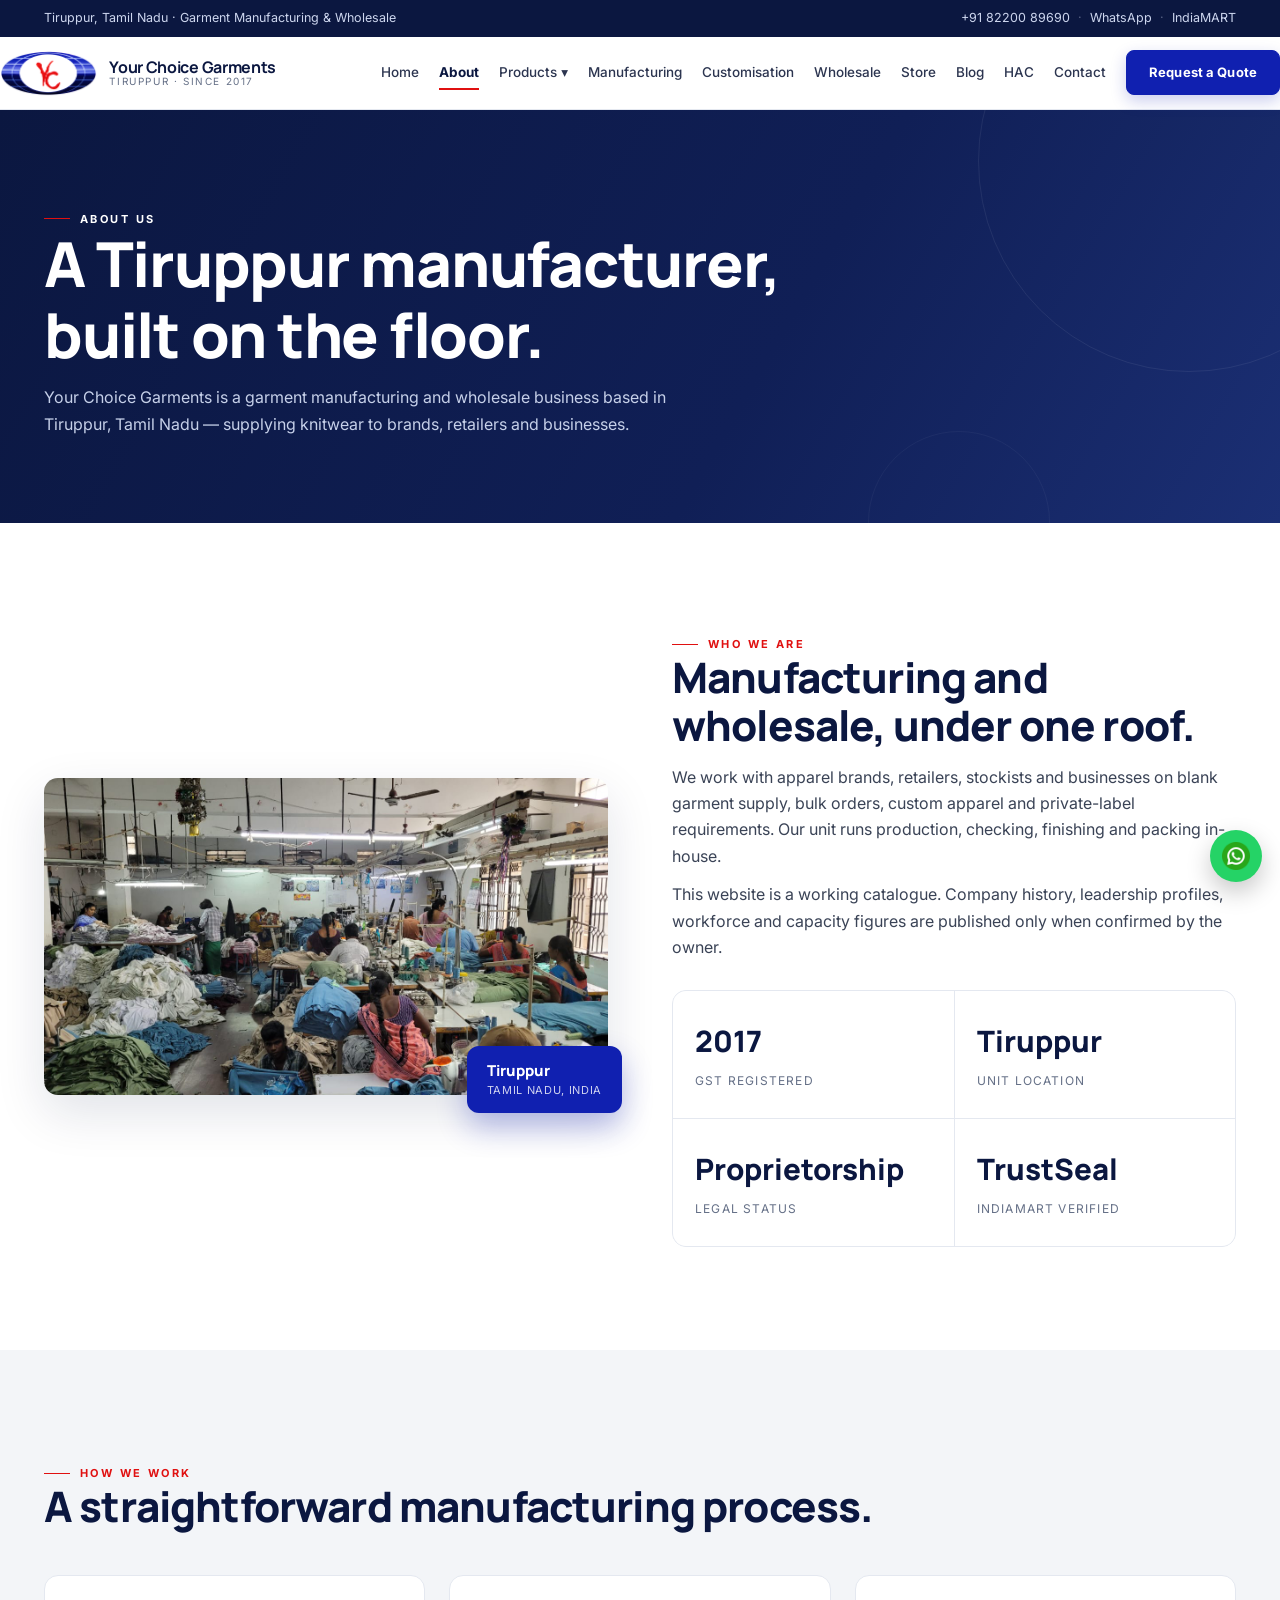
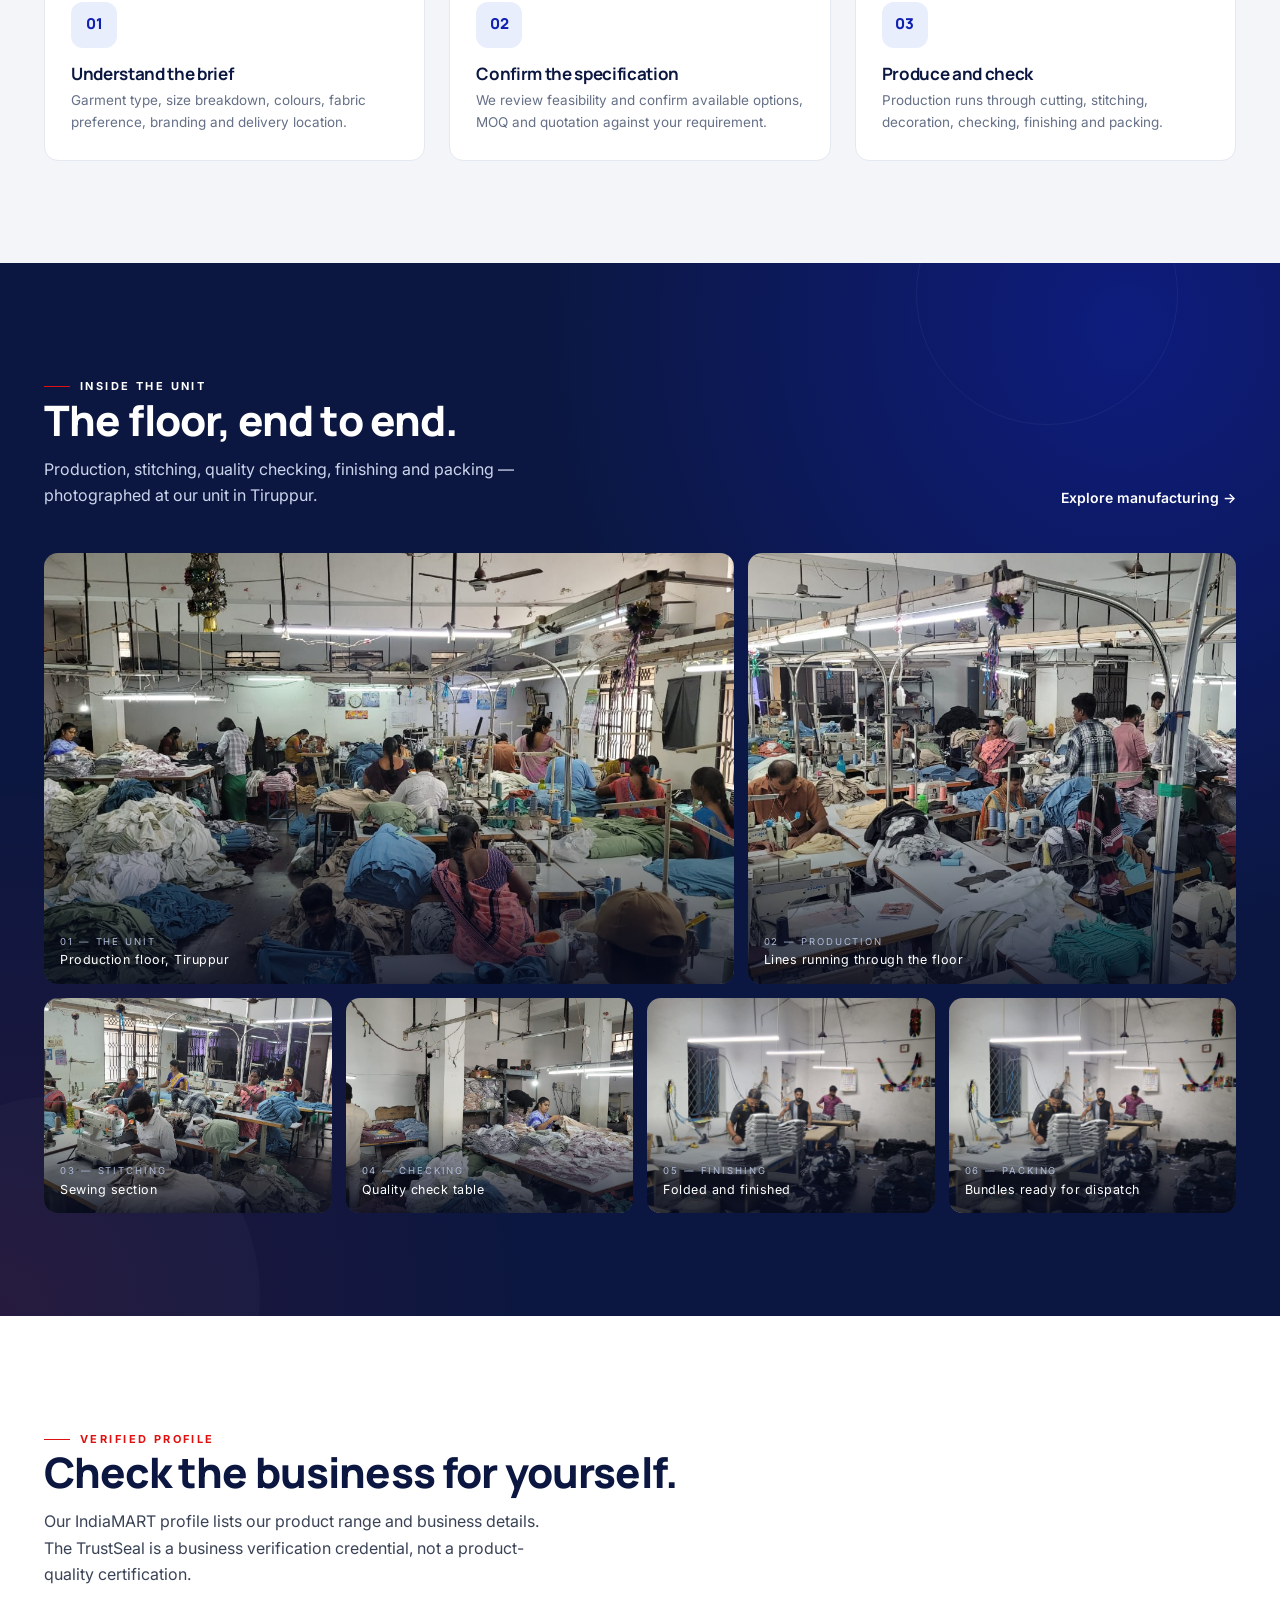
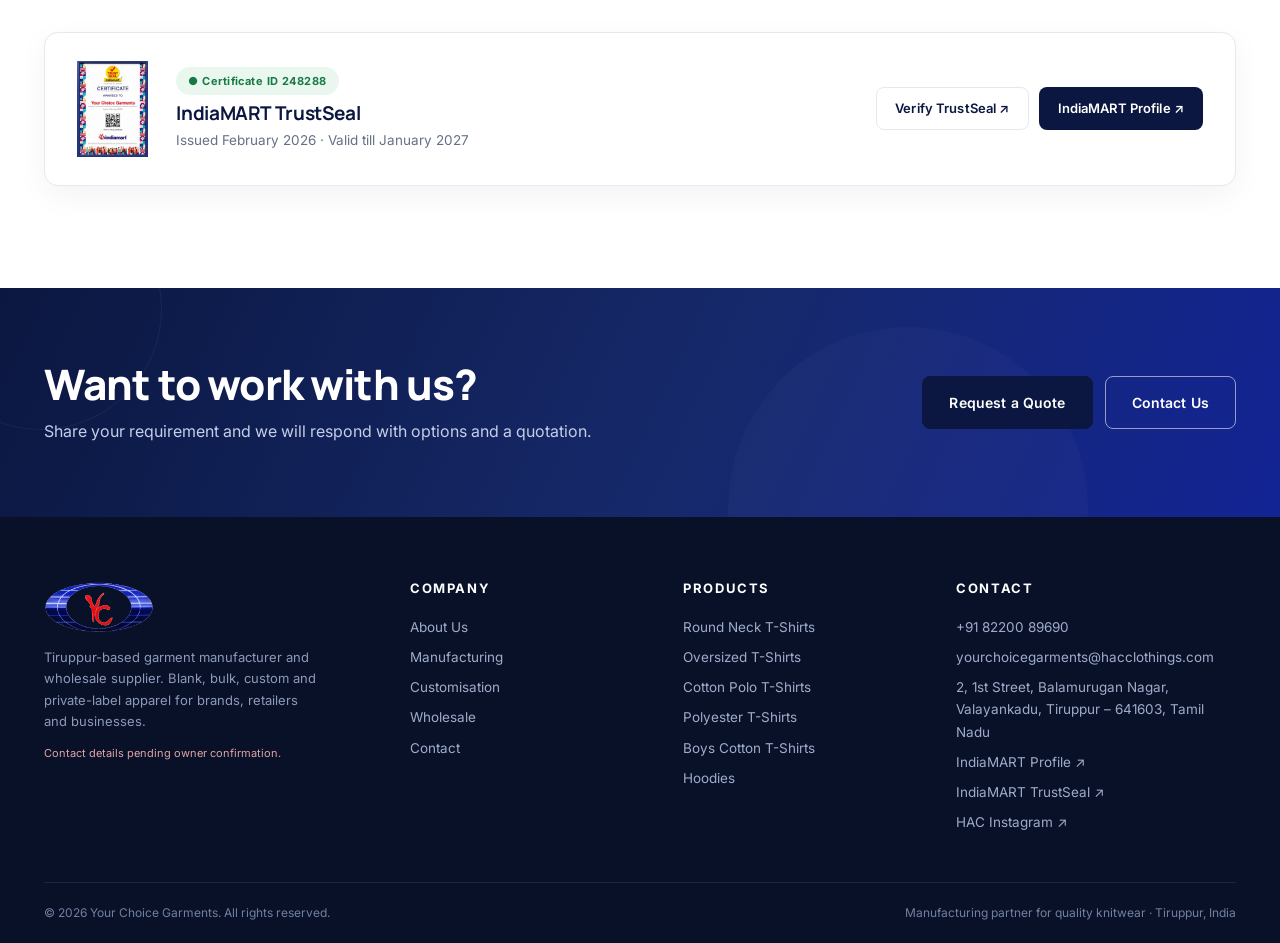
==== commit f7562285: "Add unique blue-section decor, fix 1024px nav, update HAC/YCG contact details" ====
--- a/about.html
+++ b/about.html
@@ -11,7 +11,7 @@
 <link rel="canonical" href="https://your-choice-garments.vercel.app/about.html">
 </head><body>
 <div id="site-header"></div>
-<section class="page-hero"><div class="container">
+<section class="page-hero" data-deco="hero-about"><div class="container">
  <p class="eyebrow">About us</p>
  <h1>A Tiruppur manufacturer,<br>built on the floor.</h1>
  <p>Your Choice Garments is a garment manufacturing and wholesale business based in Tiruppur, Tamil Nadu — supplying knitwear to brands, retailers and businesses.</p>
@@ -46,7 +46,7 @@
  </div>
 </section>
 
-<section class="section section-navy">
+<section class="section section-navy" data-deco="navy-about">
  <div class="container">
   <div class="section-head">
     <div>
@@ -96,7 +96,7 @@
  </div>
 </section>
 
-<section class="cta-band"><div class="container">
+<section class="cta-band" data-deco="cta-about"><div class="container">
  <div><h2>Want to work with us?</h2><p>Share your requirement and we will respond with options and a quotation.</p></div>
  <div class="ctas"><a class="btn btn-primary" href="wholesale.html">Request a Quote</a><a class="btn btn-outline" href="contact.html">Contact Us</a></div>
 </div></section>
--- a/css/styles.css
+++ b/css/styles.css
@@ -76,7 +76,7 @@
 .dropdown-menu a:hover{background:var(--grey);color:var(--blue)}
 .hamburger{display:none;background:#fff;border:1px solid var(--border);border-radius:10px;width:44px;height:44px;font-size:20px;cursor:pointer;color:var(--navy)}
 .mobile-menu{display:none}
-@media(max-width:980px){
+@media(max-width:1100px){
   .navlinks{display:none}
   .hamburger{display:block}
   .mobile-menu.open{display:block;position:fixed;inset:0;background:#fff;padding:88px 24px 32px;overflow:auto;z-index:90}
@@ -148,7 +148,7 @@
 .section-sm{padding:clamp(44px,6vw,72px) 0}
 .section-grey{background:var(--grey)}
 .section-warm{background:var(--warm)}
-.section-navy{background-color:var(--navy);background-image:radial-gradient(ellipse 75% 95% at 88% 6%,rgba(16,32,176,.55),transparent 62%),radial-gradient(ellipse 60% 75% at 0% 100%,rgba(224,16,16,.11),transparent 70%);color:#fff}
+.section-navy{position:relative;overflow:hidden;background-color:var(--navy);background-image:radial-gradient(ellipse 75% 95% at 88% 6%,rgba(16,32,176,.55),transparent 62%),radial-gradient(ellipse 60% 75% at 0% 100%,rgba(224,16,16,.11),transparent 70%);color:#fff}
 .section-navy h2,.section-navy h3{color:#fff}
 .section-navy p{color:#CBD5EC}
 .section-head{display:flex;justify-content:space-between;align-items:flex-end;gap:32px;margin-bottom:44px;flex-wrap:wrap}
@@ -325,6 +325,46 @@
 .cta-band h2{color:#fff;max-width:640px}
 .cta-band p{color:#C4CEE9;margin-top:10px;max-width:560px}
 .cta-band .ctas{display:flex;gap:12px;flex-wrap:wrap}
+/* blue section decor — unique per section, very subtle */
+.page-hero .container,.section-navy .container{position:relative;z-index:1}
+[data-deco]::before{content:"";position:absolute;border-radius:50%;pointer-events:none;z-index:0}
+/* page heroes */
+[data-deco="hero-about"]::before{width:420px;height:420px;right:-120px;top:-160px;border:1px solid rgba(255,255,255,.07)}
+[data-deco="hero-about"]::after{width:180px;height:180px;right:18%;bottom:-90px;border:1px solid rgba(255,255,255,.045);top:auto;left:auto}
+[data-deco="hero-blog"]::before{width:520px;height:520px;left:-180px;bottom:-260px;background:rgba(255,255,255,.018)}
+[data-deco="hero-blog"]::after{width:220px;height:220px;right:8%;top:-80px;border:1px solid rgba(255,255,255,.06);left:auto;bottom:auto}
+[data-deco="hero-contact"]::before{width:360px;height:360px;right:10%;top:-140px;border:1px solid rgba(255,255,255,.065)}
+[data-deco="hero-contact"]::after{width:140px;height:140px;left:-40px;bottom:-50px;background:rgba(255,255,255,.022);top:auto;right:auto;border:0}
+[data-deco="hero-custom"]::before{width:460px;height:460px;right:-100px;bottom:-220px;border:1px solid rgba(255,255,255,.055)}
+[data-deco="hero-custom"]::after{width:200px;height:200px;left:12%;top:-110px;background:rgba(255,255,255,.016);bottom:auto;right:auto;border:0}
+[data-deco="hero-mfg"]::before{width:300px;height:300px;left:55%;top:-120px;background:rgba(255,255,255,.02)}
+[data-deco="hero-mfg"]::after{width:480px;height:480px;right:-160px;bottom:-240px;border:1px solid rgba(255,255,255,.05);left:auto;top:auto}
+[data-deco="hero-products"]::before{width:380px;height:380px;left:-120px;top:-140px;border:1px solid rgba(255,255,255,.06)}
+[data-deco="hero-products"]::after{width:160px;height:160px;right:14%;bottom:-60px;background:rgba(255,255,255,.024);left:auto;top:auto;border:0}
+[data-deco="hero-store"]::before{width:440px;height:440px;right:5%;bottom:-220px;background:rgba(255,255,255,.018)}
+[data-deco="hero-store"]::after{width:240px;height:240px;left:-80px;top:-100px;border:1px solid rgba(255,255,255,.055);right:auto;bottom:auto}
+[data-deco="hero-wholesale"]::before{width:340px;height:340px;right:-60px;top:-100px;background:rgba(255,255,255,.02)}
+[data-deco="hero-wholesale"]::after{width:500px;height:500px;left:-200px;bottom:-280px;border:1px solid rgba(255,255,255,.045);right:auto;top:auto}
+/* section-navy */
+[data-deco="navy-index"]::before{width:520px;height:520px;right:-160px;top:-200px;border:1px solid rgba(255,255,255,.055)}
+[data-deco="navy-index"]::after{content:"";position:absolute;width:220px;height:220px;left:6%;bottom:-110px;border-radius:50%;background:rgba(255,255,255,.018);pointer-events:none;z-index:0}
+[data-deco="navy-about"]::before{width:400px;height:400px;left:-140px;bottom:-180px;background:rgba(255,255,255,.02)}
+[data-deco="navy-about"]::after{content:"";position:absolute;width:260px;height:260px;right:8%;top:-100px;border-radius:50%;border:1px solid rgba(255,255,255,.05);pointer-events:none;z-index:0}
+[data-deco="navy-mfg"]::before{width:460px;height:460px;right:12%;bottom:-230px;border:1px solid rgba(255,255,255,.05)}
+[data-deco="navy-mfg"]::after{content:"";position:absolute;width:180px;height:180px;left:-50px;top:-60px;border-radius:50%;background:rgba(255,255,255,.022);pointer-events:none;z-index:0}
+/* cta-band */
+[data-deco="cta-index"]::before{width:420px;height:420px;left:-140px;top:-180px;border:1px solid rgba(255,255,255,.055)}
+[data-deco="cta-index"]::after{width:180px;height:180px;right:12%;bottom:-70px;background:rgba(255,255,255,.025);border:0}
+[data-deco="cta-about"]::before{width:360px;height:360px;right:15%;bottom:-170px;background:rgba(255,255,255,.02)}
+[data-deco="cta-about"]::after{width:240px;height:240px;left:-80px;top:-100px;border:1px solid rgba(255,255,255,.05);right:auto;bottom:auto}
+[data-deco="cta-contact"]::before{width:500px;height:500px;right:-160px;bottom:-250px;border:1px solid rgba(255,255,255,.045)}
+[data-deco="cta-contact"]::after{width:160px;height:160px;left:8%;top:-60px;background:rgba(255,255,255,.022);right:auto;bottom:auto;border:0}
+[data-deco="cta-custom"]::before{width:300px;height:300px;left:10%;bottom:-140px;border:1px solid rgba(255,255,255,.06)}
+[data-deco="cta-custom"]::after{width:420px;height:420px;right:-120px;top:-180px;background:rgba(255,255,255,.016);left:auto;bottom:auto;border:0}
+[data-deco="cta-mfg"]::before{width:460px;height:460px;left:-160px;bottom:-220px;background:rgba(255,255,255,.018)}
+[data-deco="cta-mfg"]::after{width:200px;height:200px;right:10%;top:-80px;border:1px solid rgba(255,255,255,.055);left:auto;bottom:auto}
+[data-deco="cta-products"]::before{width:340px;height:340px;right:20%;top:-150px;border:1px solid rgba(255,255,255,.055)}
+[data-deco="cta-products"]::after{width:260px;height:260px;left:-90px;bottom:-120px;background:rgba(255,255,255,.02);right:auto;top:auto;border:0}
 
 /* ---------- footer ---------- */
 footer{background:#081128;color:#9FACC9;padding:64px 0 0;font-size:13.5px}
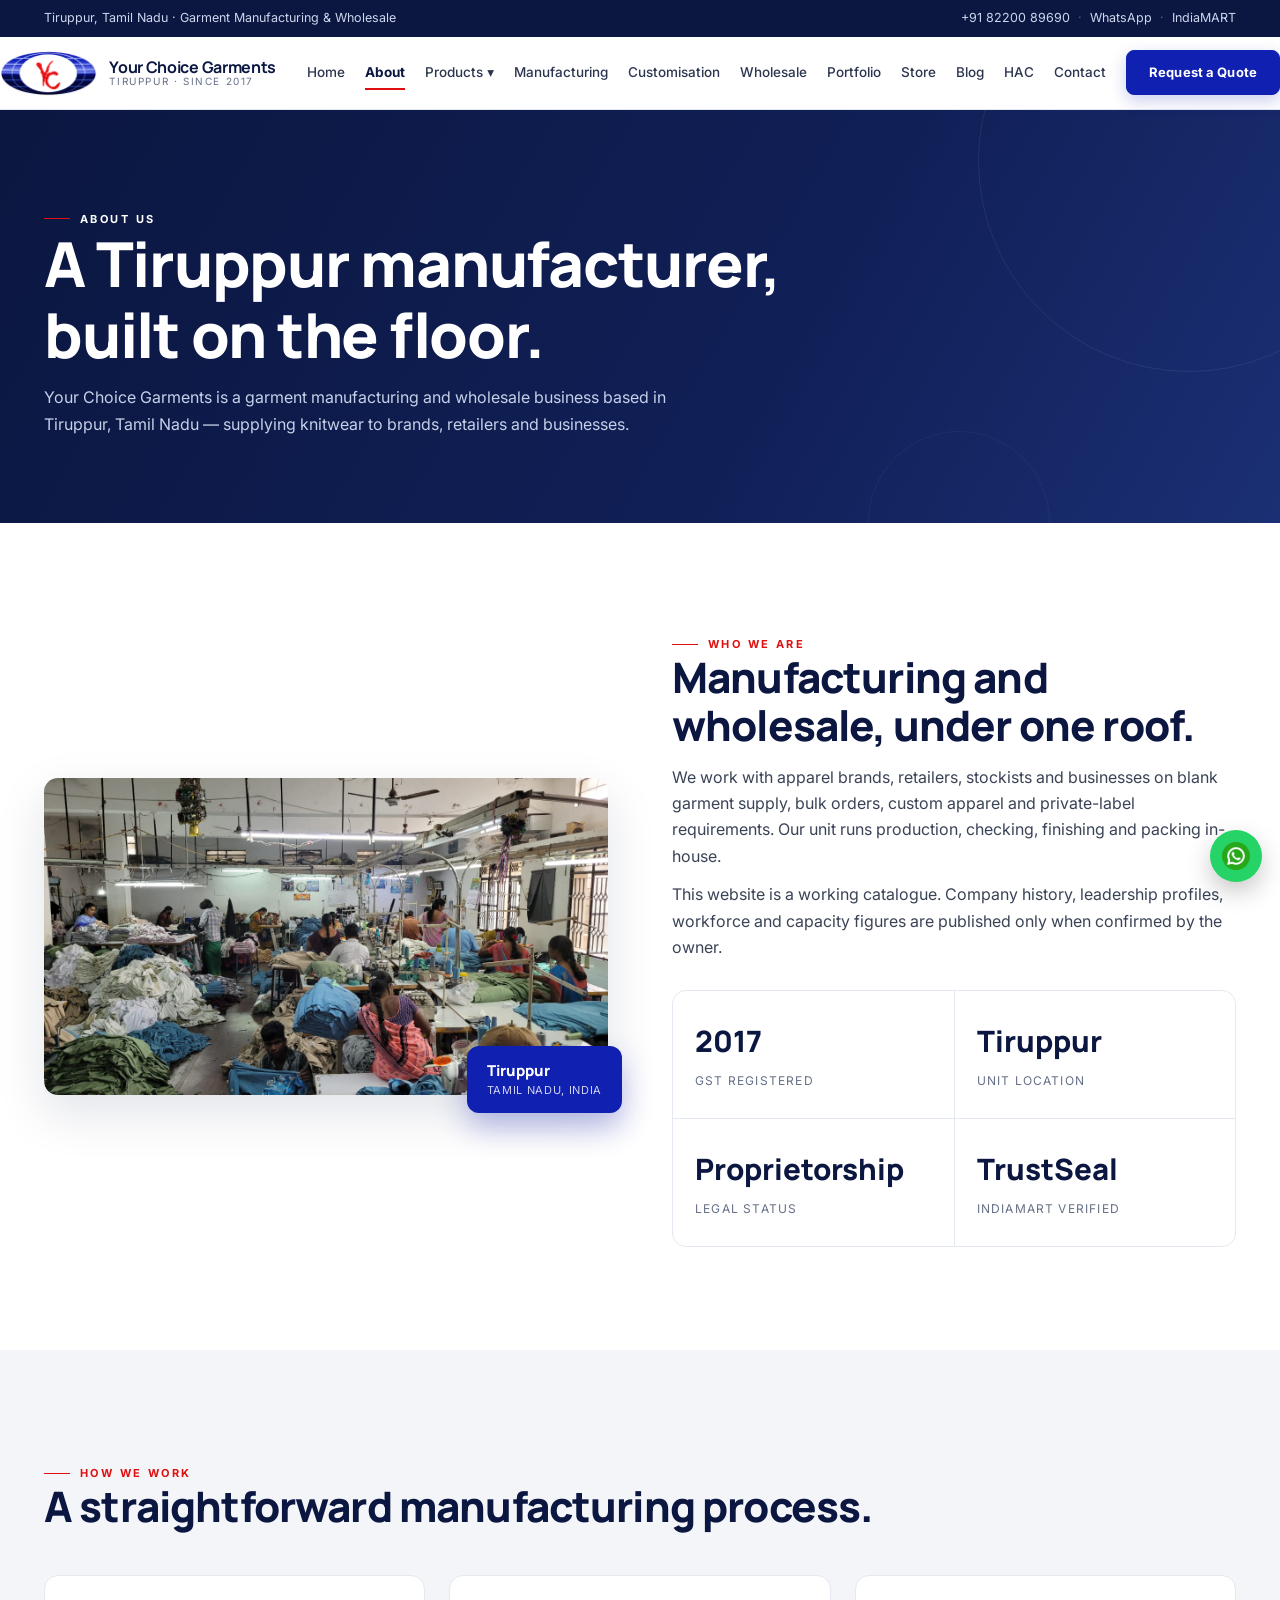
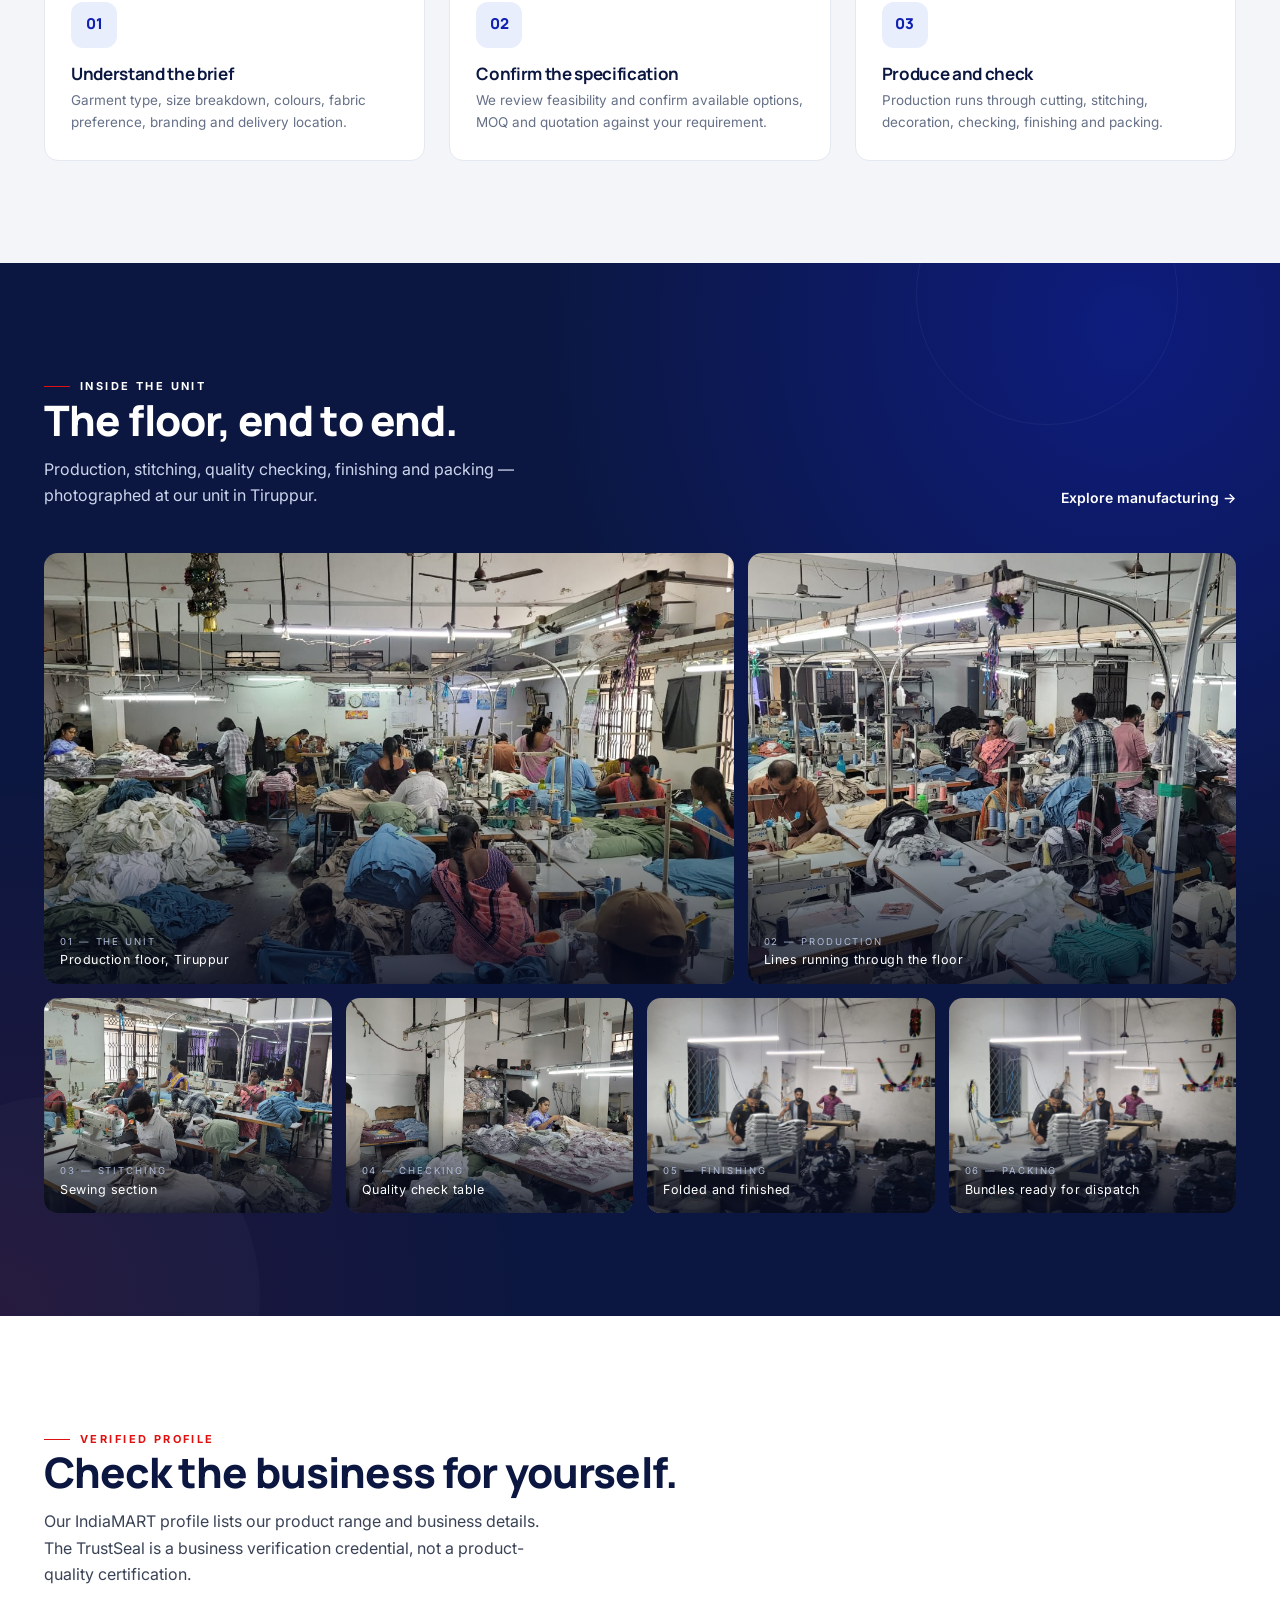
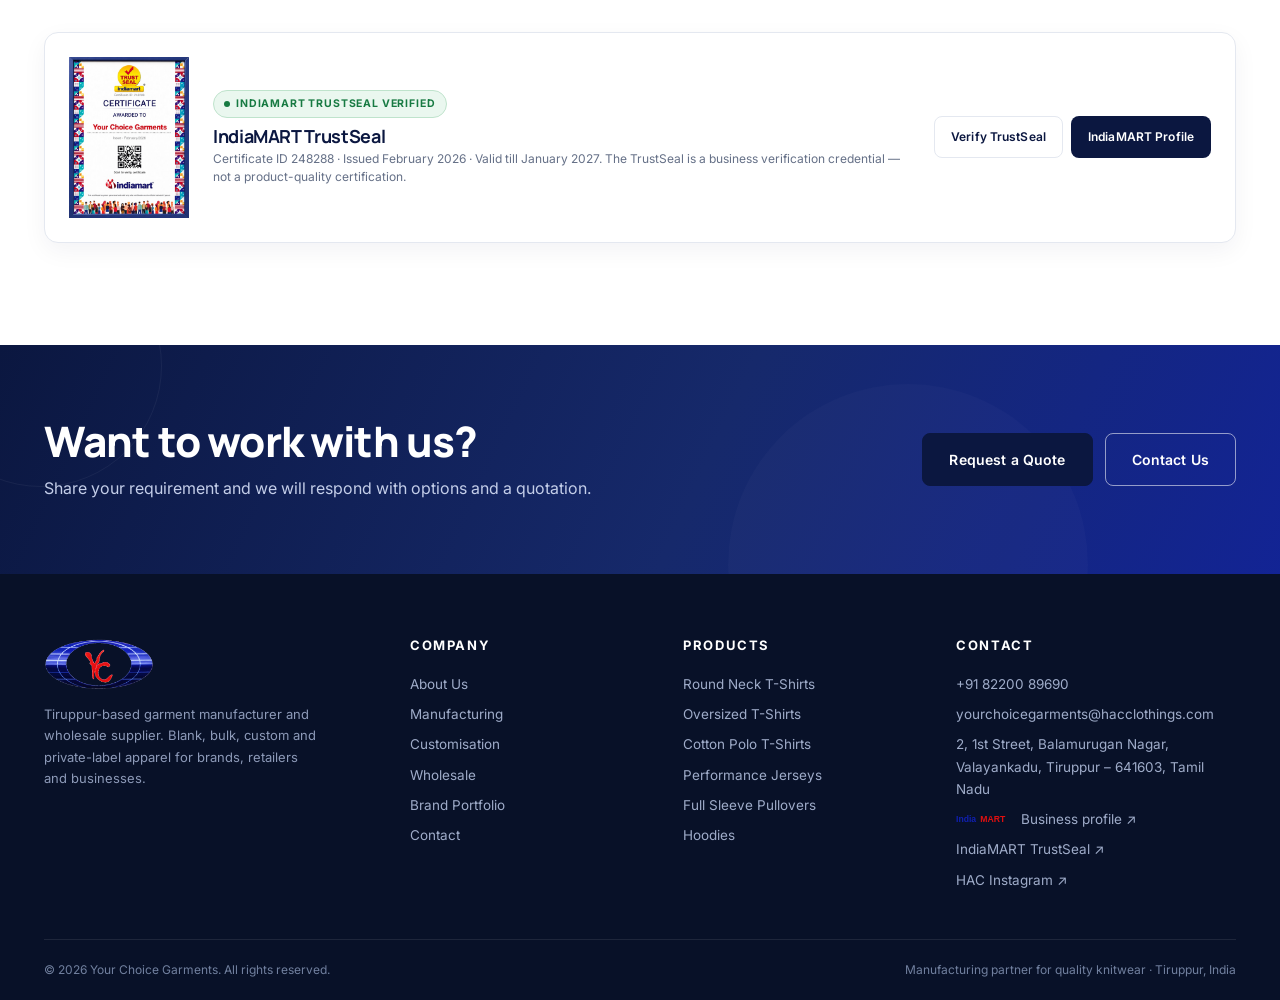
==== commit 9b20d8e2: "Add reusable IndiaMART TrustSeal component to all key pages; square logo for mobile menu; trust stri" ====
--- a/about.html
+++ b/about.html
@@ -3,6 +3,8 @@
 <title>About — Your Choice Garments</title>
 <meta name="description" content="Your Choice Garments is a Tiruppur-based garment manufacturer and wholesale supplier. Learn about our unit, business profile and verified credentials.">
 <link rel="stylesheet" href="css/styles.css">
+<link rel="stylesheet" href="css/im-trust.css">
+<link rel="stylesheet" href="css/im-trust.css">
 <script defer src="js/config.js"></script><script defer src="js/common.js"></script>
 <link rel="preconnect" href="https://fonts.googleapis.com"><link rel="preconnect" href="https://fonts.gstatic.com" crossorigin>
 <link href="https://fonts.googleapis.com/css2?family=Inter:wght@400;500;600&family=Manrope:wght@600;700;800&family=Cormorant+Garamond:ital,wght@0,500;0,600;1,500&display=swap" rel="stylesheet">
@@ -88,13 +90,18 @@
 <section class="section">
  <div class="container">
   <div class="section-head"><div><p class="eyebrow">Verified profile</p><h2>Check the business for yourself.</h2><p>Our IndiaMART profile lists our product range and business details. The TrustSeal is a business verification credential, not a product-quality certification.</p></div></div>
-  <div class="trust-band">
-   <img src="assets/brand/indiamart-trustseal.jpg" alt="IndiaMART TrustSeal certificate">
-   <div class="t-body"><span class="badge">● Certificate ID 248288</span><h3>IndiaMART TrustSeal</h3><p>Issued February 2026 · Valid till January 2027</p></div>
-   <div style="display:flex;gap:10px;flex-wrap:wrap"><a class="btn btn-ghost btn-sm" href="https://www.indiamart.com/hacclothings/trustseal/" target="_blank" rel="noopener">Verify TrustSeal ↗</a><a class="btn btn-dark btn-sm" href="https://www.indiamart.com/yourchoicegarments/profile.html" target="_blank" rel="noopener">IndiaMART Profile ↗</a></div>
-  </div>
- </div>
-</section>
+    <div class="im-trust">
+    <img class="im-trust-logo" src="assets/brand/indiamart-trustseal.jpg" alt="IndiaMART TrustSeal certificate" loading="lazy">
+    <div class="im-trust-content">
+      <span class="im-trust-badge">IndiaMART TrustSeal Verified</span>
+      <h3>IndiaMART TrustSeal</h3>
+      <p>Certificate ID 248288 · Issued February 2026 · Valid till January 2027. The TrustSeal is a business verification credential — not a product-quality certification.</p>
+    </div>
+    <div class="im-trust-actions">
+      <a class="btn btn-ghost btn-sm" href="https://www.indiamart.com/hacclothings/trustseal/" target="_blank" rel="noopener">Verify TrustSeal</a>
+      <a class="btn btn-dark btn-sm" href="https://www.indiamart.com/yourchoicegarments/profile.html" target="_blank" rel="noopener">IndiaMART Profile</a>
+    </div>
+  </div></section>
 
 <section class="cta-band" data-deco="cta-about"><div class="container">
  <div><h2>Want to work with us?</h2><p>Share your requirement and we will respond with options and a quotation.</p></div>
--- a/css/styles.css
+++ b/css/styles.css
@@ -17,7 +17,7 @@
   --shadow:0 18px 50px rgba(11,23,64,.12);
   --ease:cubic-bezier(.22,.61,.36,1);
 }
-*{box-sizing:border-box;margin:0;padding:0}
+*{box-sizing:border-box;margin:0;padding:0;-webkit-tap-highlight-color:transparent;tap-highlight-color:transparent}
 html{scroll-behavior:smooth}
 body{font-family:'Inter',system-ui,sans-serif;color:var(--text);background:var(--white);line-height:1.65;-webkit-font-smoothing:antialiased}
 h1,h2,h3,h4{font-family:'Manrope',system-ui,sans-serif;color:var(--navy);line-height:1.15;letter-spacing:-.02em}
@@ -89,7 +89,10 @@
 .mobile-menu .mq img{width:22px;height:22px}
 .mobile-menu .mq-txt{font-family:'Manrope';font-weight:800;font-size:15px}
 .mobile-menu .mq-wa{background:#eaf7ef;border-color:#bfe3cc;color:#177A42}
-.mobile-menu .btn{color:#fff !important}
+.mobile-menu .btn{color:#fff !important;display:block;width:100%;text-align:center;padding:14px 18px;font-size:15px;font-weight:700;border-radius:12px;margin-top:18px}
+.mobile-menu .mobile-links{display:flex;flex-direction:column}
+.mobile-menu .mobile-links a{padding:16px 4px;font-size:16px;font-weight:500}
+.mobile-menu .mobile-foot{margin-top:18px;padding-top:16px;border-top:1px solid var(--border);font-size:12px;color:var(--muted);text-align:center}
 }
 
 /* ---------- hero slideshow ---------- */
@@ -138,8 +141,8 @@
 
 /* ---------- marquee strip ---------- */
 .strip{background:var(--warm);border-bottom:1px solid var(--border);overflow:hidden;padding:15px 0;-webkit-mask-image:linear-gradient(90deg,transparent,#000 6%,#000 94%,transparent);mask-image:linear-gradient(90deg,transparent,#000 6%,#000 94%,transparent)}
-.marquee{display:flex;gap:48px;white-space:nowrap;animation:marq 34s linear infinite;width:max-content}
-.marquee span{font-family:'Manrope';font-weight:700;font-size:13px;letter-spacing:.16em;text-transform:uppercase;color:#5B6680;display:flex;align-items:center;gap:48px}
+.marquee{display:flex;gap:0;white-space:nowrap;animation:marq 34s linear infinite;width:max-content}
+.marquee span{font-family:'Manrope';font-weight:700;font-size:13px;letter-spacing:.16em;text-transform:uppercase;color:#5B6680;display:flex;align-items:center;gap:48px;padding-right:48px}
 .marquee span::after{content:"";width:5px;height:5px;border-radius:50%;background:var(--red)}
 @keyframes marq{to{transform:translateX(-50%)}}
 
@@ -155,6 +158,8 @@
 .section-head p{max-width:520px;margin-top:12px}
 .section-head a{font-weight:600;color:var(--blue);white-space:nowrap;font-size:14px}
 .section-head a:hover{color:var(--red)}
+.section-head .btn{padding:11px 18px;font-size:13px;color:#fff;box-shadow:0 8px 20px rgba(11,23,64,.16)}
+.section-head .btn:hover{color:#fff;transform:translateY(-2px)}
 
 .grid{display:grid;gap:24px}
 .grid-2{grid-template-columns:repeat(2,1fr)}
@@ -164,10 +169,10 @@
 @media(max-width:640px){.grid-2,.grid-3,.grid-4{grid-template-columns:1fr}}
 
 /* ---------- category tiles ---------- */
-.cat-grid{display:grid;grid-template-columns:repeat(3,1fr);gap:18px}
-@media(max-width:980px){.cat-grid{grid-template-columns:repeat(2,1fr)}}
-@media(max-width:560px){.cat-grid{grid-template-columns:1fr}}
-.cat-tile{position:relative;border-radius:var(--radius);overflow:hidden;aspect-ratio:4/3.1;display:block;background:var(--navy)}
+.cat-grid{display:flex;flex-wrap:wrap;justify-content:center;gap:18px}
+.cat-tile{flex:0 0 calc((100% - 54px)/4)}
+@media(max-width:1100px){.cat-grid{gap:14px}.cat-tile{flex-basis:calc((100% - 28px)/3)}}
+.cat-tile{position:relative;border-radius:var(--radius);overflow:hidden;aspect-ratio:4/5;display:block;background:var(--navy)}
 .cat-tile img{width:100%;height:100%;object-fit:cover;transition:transform .8s var(--ease)}
 .cat-tile::after{content:"";position:absolute;inset:0;background:linear-gradient(to top,rgba(8,16,40,.86) 0%,rgba(8,16,40,.12) 58%,transparent 100%)}
 .cat-tile:hover img{transform:scale(1.06)}
@@ -176,9 +181,7 @@
 .cat-tile small{color:#C3CDE6;font-size:12px;letter-spacing:.08em;text-transform:uppercase}
 .cat-tile .arrow{width:38px;height:38px;border-radius:50%;background:rgba(255,255,255,.16);border:1px solid rgba(255,255,255,.35);display:flex;align-items:center;justify-content:center;color:#fff;font-size:16px;flex-shrink:0;transition:.3s}
 .cat-tile:hover .arrow{background:var(--red);border-color:var(--red);transform:rotate(-45deg)}
-@media(max-width:980px){.cat-grid{grid-template-columns:repeat(2,1fr)}}
-@media(max-width:560px){.cat-grid{grid-template-columns:1fr}}
-
+@media(max-width:560px){.section-head h2 br{display:none}.cat-grid{gap:10px}.cat-tile{flex-basis:calc((100% - 10px)/2);min-height:0}.cat-tile h3{font-size:15px;line-height:1.25}.cat-tile small{font-size:10px}.cat-tile .cat-body{left:12px;right:12px;bottom:12px;gap:8px}.cat-tile .cat-body>div{min-width:0;flex:1}.cat-tile .arrow{width:28px;height:28px;font-size:12px}}
 /* ---------- split feature ---------- */
 .split{display:grid;grid-template-columns:minmax(0,1fr) minmax(0,1fr);gap:clamp(32px,5vw,80px);align-items:center}
 .split.reverse .split-media{order:2}
@@ -231,7 +234,7 @@
 /* ---------- product cards ---------- */
 .product-grid{display:grid;grid-template-columns:repeat(3,1fr);gap:26px}
 @media(max-width:980px){.product-grid{grid-template-columns:repeat(2,1fr)}}
-@media(max-width:600px){.product-grid{grid-template-columns:1fr}}
+@media(max-width:600px){.product-grid{grid-template-columns:1fr;gap:14px}}
 .pcard{background:#fff;border:1px solid var(--border);border-radius:var(--radius);overflow:hidden;transition:box-shadow .35s var(--ease),transform .35s var(--ease);display:flex;flex-direction:column}
 .pcard:hover{box-shadow:var(--shadow);transform:translateY(-4px)}
 .pcard .thumb{position:relative;aspect-ratio:4/3.4;overflow:hidden;background:var(--grey)}
@@ -244,6 +247,15 @@
 .pcard .meta{font-size:12px;color:var(--muted);border-top:1px solid var(--border);padding-top:10px;margin-top:auto}
 .pcard .actions{display:flex;gap:8px;margin-top:4px}
 .pcard .actions a{flex:1;text-align:center;font-size:12.5px;padding:10px 8px;border-radius:8px}
+@media(max-width:600px){
+  .pcard{flex-direction:row;align-items:stretch}
+  .pcard .thumb{width:38%;aspect-ratio:auto;align-self:stretch;flex-shrink:0;min-height:120px}
+  .pcard .body{padding:12px;gap:6px;justify-content:center}
+  .pcard h3{font-size:15px;line-height:1.25;overflow-wrap:anywhere}
+  .pcard p{font-size:11.5px;line-height:1.45;display:-webkit-box;-webkit-line-clamp:2;-webkit-box-orient:vertical;overflow:hidden}
+  .pcard .actions{display:flex;flex-wrap:wrap;gap:6px;margin-top:2px}
+  .pcard .actions a{font-size:11px;padding:7px 8px}
+}
 
 /* ---------- filters ---------- */
 .page-hero{background:linear-gradient(120deg,var(--navy) 0%,var(--navy-2) 60%,#1b2f74 100%);color:#fff;padding:clamp(52px,7vw,86px) 0;position:relative;overflow:hidden}
@@ -315,7 +327,20 @@
 .supply-logo--other{border-style:dashed;background:transparent}
 .supply-logo--other .supply-logo-media{font-size:12.5px;letter-spacing:.16em;text-transform:uppercase;font-weight:600;color:var(--muted)}
 @media(max-width:900px){.supply-logos{grid-template-columns:repeat(2,1fr)}}
-@media(max-width:560px){.supply-logos{grid-template-columns:1fr}.supply-logo{min-height:120px;padding:18px 22px 12px}}
+@media(max-width:560px){
+  .supply-logos{grid-template-columns:repeat(2,minmax(0,1fr));gap:10px}
+  .supply-logo{min-height:0;padding:14px 10px 10px;gap:9px;border-radius:12px}
+  .supply-logo-media{min-height:34px}
+  .supply-logo img{max-height:26px}
+  .supply-logo img.logo-tall{max-height:36px}
+  .supply-logo img.logo-wide{max-height:30px}
+  .supply-logo .supply-note{padding-top:8px;font-size:9px;letter-spacing:.07em;line-height:1.4}
+  .supply-wordmark{font-size:18px}
+  .supply-wordmark.serif{font-size:22px}
+  .supply-wordmark small{font-size:8px;margin-top:5px}
+  .supply-wordmark.serif small{font-size:11px}
+  .supply-logo--other .supply-logo-media{font-size:11px}
+}
 @media(prefers-reduced-motion:reduce){.supply-logo:hover{transform:none}}
 
 /* ---------- CTA band ---------- */
@@ -377,16 +402,18 @@
 .footer-bottom{display:flex;justify-content:space-between;gap:16px;flex-wrap:wrap;padding:20px 0;font-size:12px;color:#71809F}
 @media(max-width:1024px){.grid-4{grid-template-columns:repeat(2,1fr)}}
 @media(max-width:900px){.footer-grid{grid-template-columns:1fr 1fr}}
-@media(max-width:560px){.footer-grid{grid-template-columns:1fr}}
+@media(max-width:560px){.footer-grid{grid-template-columns:repeat(2,minmax(0,1fr));gap:26px 18px}.footer-grid>*{min-width:0}footer{font-size:12px;overflow-wrap:anywhere}.footer-grid .brand img{max-width:130px}}
 
 /* ---------- sticky mobile bar ---------- */
 .sticky-bar{position:fixed;bottom:0;left:0;right:0;background:#fff;border-top:1px solid var(--border);display:none;gap:8px;padding:10px 12px;z-index:70;box-shadow:0 -6px 20px rgba(11,23,64,.08)}
 .sticky-bar .btn{flex:1;padding:12px;font-size:13px}
-@media(max-width:820px){.sticky-bar{display:flex}body{padding-bottom:66px}}
+@media(max-width:820px){.sticky-bar{display:flex}body{padding-bottom:84px}.wa-fab{display:none}}
+.product-detail .sticky-bar{display:none!important}
+.product-detail body{padding-bottom:0!important}
 .wa-fab{position:fixed;right:18px;bottom:18px;width:52px;height:52px;border-radius:50%;background:#25D366;display:flex;align-items:center;justify-content:center;box-shadow:0 10px 24px rgba(0,0,0,.22);z-index:60;transition:transform .25s var(--ease)}
 .wa-fab:hover{transform:scale(1.08)}
 .wa-fab img{width:28px;height:28px}
-@media(max-width:820px){.wa-fab{bottom:82px}}
+@media(max-width:820px){.wa-fab{display:none}}
 
 /* ---------- forms ---------- */
 .form-card{background:#fff;border:1px solid var(--border);border-radius:var(--radius);padding:clamp(24px,4vw,40px);box-shadow:0 14px 40px rgba(11,23,64,.06)}
@@ -399,6 +426,7 @@
 .form-note{font-size:12px;color:var(--muted);margin-top:14px}
 .consent{display:flex;gap:10px;align-items:flex-start;margin-top:16px;font-size:13px;font-weight:400}
 .consent input{width:auto;margin-top:4px}
+@media(max-width:900px){.split .form-card{order:-1}}
 
 /* ---------- misc ---------- */
 .card{background:#fff;border:1px solid var(--border);border-radius:var(--radius);padding:26px;transition:box-shadow .3s var(--ease),transform .3s var(--ease)}
@@ -417,15 +445,57 @@
   .offer-card:hover .ico{transform:translateY(-2px);background:var(--blue);color:#fff}
 }
 @media(prefers-reduced-motion:reduce){.offer-card,.offer-card .ico{transition:none}.offer-card:hover{transform:none}}
+@keyframes offerGlow{from{opacity:.45;transform:translate3d(5px,-4px,0)}to{opacity:1;transform:translate3d(-6px,6px,0)}}
+@media(max-width:640px){
+  .offer-grid{grid-template-columns:repeat(2,minmax(0,1fr));gap:10px}
+  .offer-card{display:flex;flex-direction:column;align-items:flex-start;padding:16px 14px;background:linear-gradient(155deg,#fff 25%,#F3F6FD 100%);border-color:#E2E8F4;border-radius:14px}
+  .offer-card::before{background:radial-gradient(120px circle at 88% 0%,rgba(16,32,176,.16),transparent 70%);opacity:1;animation:offerGlow 7s ease-in-out infinite alternate}
+  .offer-card::after{opacity:1}
+  .offer-card .ico{width:36px;height:36px;min-width:36px;margin:0 0 12px;font-size:11.5px;border-radius:10px;background:linear-gradient(135deg,var(--blue),var(--navy));color:#fff;box-shadow:0 6px 14px rgba(16,32,176,.22)}
+  .offer-card h3{font-size:14.5px;line-height:1.3;margin:0 0 5px}
+  .offer-card p{font-size:11.5px;line-height:1.5;display:-webkit-box;-webkit-line-clamp:4;-webkit-box-orient:vertical;overflow:hidden}
+  .offer-card:nth-child(1),.offer-card:nth-child(6){grid-column:1/-1;display:grid;grid-template-columns:auto minmax(0,1fr);column-gap:12px;align-content:center;padding:15px 16px}
+  .offer-card:nth-child(1) .ico,.offer-card:nth-child(6) .ico{grid-row:1/3;margin:0;align-self:center}
+  .offer-card:nth-child(1) h3,.offer-card:nth-child(6) h3,.offer-card:nth-child(1) p,.offer-card:nth-child(6) p{grid-column:2}
+  .offer-card:nth-child(1) p,.offer-card:nth-child(6) p{-webkit-line-clamp:3}
+  .offer-card:nth-child(1){background:linear-gradient(130deg,var(--navy),#17318C);border-color:#17318C;box-shadow:0 12px 26px rgba(11,23,64,.16)}
+  .offer-card:nth-child(1) h3{color:#fff}
+  .offer-card:nth-child(1) p{color:#C9D4F2}
+  .offer-card:nth-child(1) .ico{background:rgba(255,255,255,.14);border:1px solid rgba(255,255,255,.3);box-shadow:none;color:#fff}
+  .offer-card:nth-child(1)::before{background:radial-gradient(160px circle at 90% 10%,rgba(255,255,255,.2),transparent 70%)}
+  .offer-card:nth-child(6){background:linear-gradient(130deg,#EEF3FE,#E1E9FB);border-color:#D3DEF4}
+  .offer-card:active{transform:scale(.985)}
+}
+@media(prefers-reduced-motion:reduce){.offer-card::before{animation:none}}
 .specs{display:grid;grid-template-columns:1fr 1fr;gap:0 24px;margin:26px 0}
 .specs div{border-bottom:1px solid var(--border);padding:11px 0}
 .specs dt{font-size:11px;letter-spacing:.1em;text-transform:uppercase;color:var(--muted);font-weight:700;margin-bottom:2px}
 .specs dd{font-size:14px;color:var(--text)}
 @media(max-width:520px){.specs{grid-template-columns:1fr}}
-.gallery-main{width:100%;border-radius:var(--radius);object-fit:cover;aspect-ratio:4/3.6;background:var(--grey)}
+.gallery-main{width:100%;border-radius:var(--radius);object-fit:cover;aspect-ratio:4/5;background:var(--grey)}
 .gallery-thumbs{display:flex;gap:10px;margin-top:10px;flex-wrap:wrap}
-.gallery-thumbs img{width:86px;height:68px;object-fit:cover;border-radius:8px;cursor:pointer;border:2px solid transparent}
+.gallery-thumbs img{width:68px;height:86px;object-fit:cover;border-radius:8px;cursor:pointer;border:2px solid transparent}
 .gallery-thumbs img.active{border-color:var(--blue)}
+.p-title{font-size:clamp(28px,3.5vw,44px);margin-top:8px}
+.p-desc{margin:18px 0}
+.p-ctas{display:flex;flex-wrap:wrap;gap:8px}
+.p-ctas--mobile{display:none}
+@media(max-width:640px){
+  .p-ctas--mobile{display:grid;grid-template-columns:1fr 1fr;margin-top:12px}
+  .p-ctas--mobile .btn{padding:12px 8px;font-size:12.5px;border-radius:9px;line-height:1.2}
+  .p-ctas--desktop{display:none}
+  #detail.container{padding-top:18px}
+  #detail .breadcrumb{font-size:11.5px;margin-bottom:14px}
+  .gallery-main{border-radius:12px}
+  .gallery-thumbs img{width:56px;height:70px}
+  .p-title{font-size:25px;line-height:1.15;margin-top:6px}
+  .p-desc{font-size:13px;line-height:1.6;margin:12px 0 0}
+  .specs{grid-template-columns:1fr 1fr;gap:0 14px;margin:22px 0 16px}
+  .specs div{padding:9px 0}
+  .specs dt{font-size:10px}
+  .specs dd{font-size:12.5px}
+  .notice{font-size:11.5px;line-height:1.55;padding:12px 14px}
+}
 .breadcrumb{font-size:12.5px;color:var(--muted);margin-bottom:18px}
 .breadcrumb a:hover{color:var(--blue)}
 .badge{display:inline-block;font-size:11px;padding:4px 10px;border-radius:999px;background:var(--grey);color:var(--muted);letter-spacing:.04em}
--- a/css/im-trust.css
+++ b/css/im-trust.css
@@ -0,0 +1,34 @@
+/* ── IndiaMART Trust component (reusable) ── */
+.im-trust{background:#fff;border:1px solid var(--border);border-radius:var(--radius);padding:clamp(18px,2.5vw,24px);display:flex;align-items:center;gap:clamp(16px,2.5vw,24px);box-shadow:0 8px 24px rgba(11,23,64,.05);flex-wrap:wrap}
+.im-trust-logo{flex:0 0 auto;width:clamp(80px,12vw,120px);height:auto}
+.im-trust-content{flex:1;min-width:180px}
+.im-trust-badge{display:inline-flex;align-items:center;gap:6px;background:#EAF7EF;border:1px solid #BFE3CC;color:#177A42;font-size:10.5px;font-weight:700;letter-spacing:.08em;text-transform:uppercase;padding:4px 10px;border-radius:999px;margin-bottom:8px}
+.im-trust-badge::before{content:"";width:6px;height:6px;border-radius:50%;background:#177A42;flex-shrink:0}
+.im-trust h3{font-size:clamp(15px,1.8vw,18px);margin:0 0 4px;color:var(--navy)}
+.im-trust p{font-size:12px;color:var(--muted);margin:0;line-height:1.5}
+.im-trust-actions{flex:0 0 auto;display:flex;gap:8px;flex-wrap:wrap}
+.im-trust-actions .btn{font-size:12px;padding:10px 16px}
+.im-trust-compact{padding:14px 16px;gap:12px}
+.im-trust-compact .im-trust-logo{width:64px}
+.im-trust-compact h3{font-size:14px}
+.im-trust-compact p{font-size:11px}
+@media(max-width:560px){
+  .im-trust{flex-direction:column;align-items:flex-start;text-align:left}
+  .im-trust-actions{width:100%;justify-content:flex-start}
+  .im-trust-compact{flex-direction:row;align-items:center}
+  .im-trust-compact .im-trust-content{order:2}
+  .im-trust-compact .im-trust-logo{order:1}
+  .im-trust-compact .im-trust-actions{order:3;margin-left:auto}
+}
+
+/* Inline trust strip (used in hero sections) */
+.trust-strip{display:flex;align-items:center;gap:clamp(12px,2vw,24px);flex-wrap:wrap;padding:clamp(12px,1.5vw,16px) clamp(16px,2vw,20px);background:linear-gradient(90deg,rgba(16,32,176,.06),rgba(224,16,16,.06));border:1px solid var(--border);border-radius:var(--radius)}
+.trust-strip .badge{background:#fff;border:1px solid var(--border);color:var(--navy);padding:4px 10px;border-radius:999px;font-size:10px;font-weight:700;letter-spacing:.1em;text-transform:uppercase;display:inline-flex;align-items:center;gap:6px}
+.trust-strip .badge::before{content:"";width:5px;height:5px;border-radius:50%;background:var(--red)}
+.trust-strip h4{font-size:13.5px;margin:0;color:var(--navy);flex:1;min-width:140px}
+.trust-strip p{font-size:11.5px;color:var(--muted);margin:0;max-width:380px}
+.trust-strip .btn{font-size:11.5px;padding:8px 14px}
+@media(max-width:560px){
+  .trust-strip{flex-direction:column;align-items:flex-start;text-align:left}
+  .trust-strip .btn{width:100%;justify-content:center}
+}
--- a/css/im-trust.css
+++ b/css/im-trust.css
@@ -0,0 +1,34 @@
+/* ── IndiaMART Trust component (reusable) ── */
+.im-trust{background:#fff;border:1px solid var(--border);border-radius:var(--radius);padding:clamp(18px,2.5vw,24px);display:flex;align-items:center;gap:clamp(16px,2.5vw,24px);box-shadow:0 8px 24px rgba(11,23,64,.05);flex-wrap:wrap}
+.im-trust-logo{flex:0 0 auto;width:clamp(80px,12vw,120px);height:auto}
+.im-trust-content{flex:1;min-width:180px}
+.im-trust-badge{display:inline-flex;align-items:center;gap:6px;background:#EAF7EF;border:1px solid #BFE3CC;color:#177A42;font-size:10.5px;font-weight:700;letter-spacing:.08em;text-transform:uppercase;padding:4px 10px;border-radius:999px;margin-bottom:8px}
+.im-trust-badge::before{content:"";width:6px;height:6px;border-radius:50%;background:#177A42;flex-shrink:0}
+.im-trust h3{font-size:clamp(15px,1.8vw,18px);margin:0 0 4px;color:var(--navy)}
+.im-trust p{font-size:12px;color:var(--muted);margin:0;line-height:1.5}
+.im-trust-actions{flex:0 0 auto;display:flex;gap:8px;flex-wrap:wrap}
+.im-trust-actions .btn{font-size:12px;padding:10px 16px}
+.im-trust-compact{padding:14px 16px;gap:12px}
+.im-trust-compact .im-trust-logo{width:64px}
+.im-trust-compact h3{font-size:14px}
+.im-trust-compact p{font-size:11px}
+@media(max-width:560px){
+  .im-trust{flex-direction:column;align-items:flex-start;text-align:left}
+  .im-trust-actions{width:100%;justify-content:flex-start}
+  .im-trust-compact{flex-direction:row;align-items:center}
+  .im-trust-compact .im-trust-content{order:2}
+  .im-trust-compact .im-trust-logo{order:1}
+  .im-trust-compact .im-trust-actions{order:3;margin-left:auto}
+}
+
+/* Inline trust strip (used in hero sections) */
+.trust-strip{display:flex;align-items:center;gap:clamp(12px,2vw,24px);flex-wrap:wrap;padding:clamp(12px,1.5vw,16px) clamp(16px,2vw,20px);background:linear-gradient(90deg,rgba(16,32,176,.06),rgba(224,16,16,.06));border:1px solid var(--border);border-radius:var(--radius)}
+.trust-strip .badge{background:#fff;border:1px solid var(--border);color:var(--navy);padding:4px 10px;border-radius:999px;font-size:10px;font-weight:700;letter-spacing:.1em;text-transform:uppercase;display:inline-flex;align-items:center;gap:6px}
+.trust-strip .badge::before{content:"";width:5px;height:5px;border-radius:50%;background:var(--red)}
+.trust-strip h4{font-size:13.5px;margin:0;color:var(--navy);flex:1;min-width:140px}
+.trust-strip p{font-size:11.5px;color:var(--muted);margin:0;max-width:380px}
+.trust-strip .btn{font-size:11.5px;padding:8px 14px}
+@media(max-width:560px){
+  .trust-strip{flex-direction:column;align-items:flex-start;text-align:left}
+  .trust-strip .btn{width:100%;justify-content:center}
+}
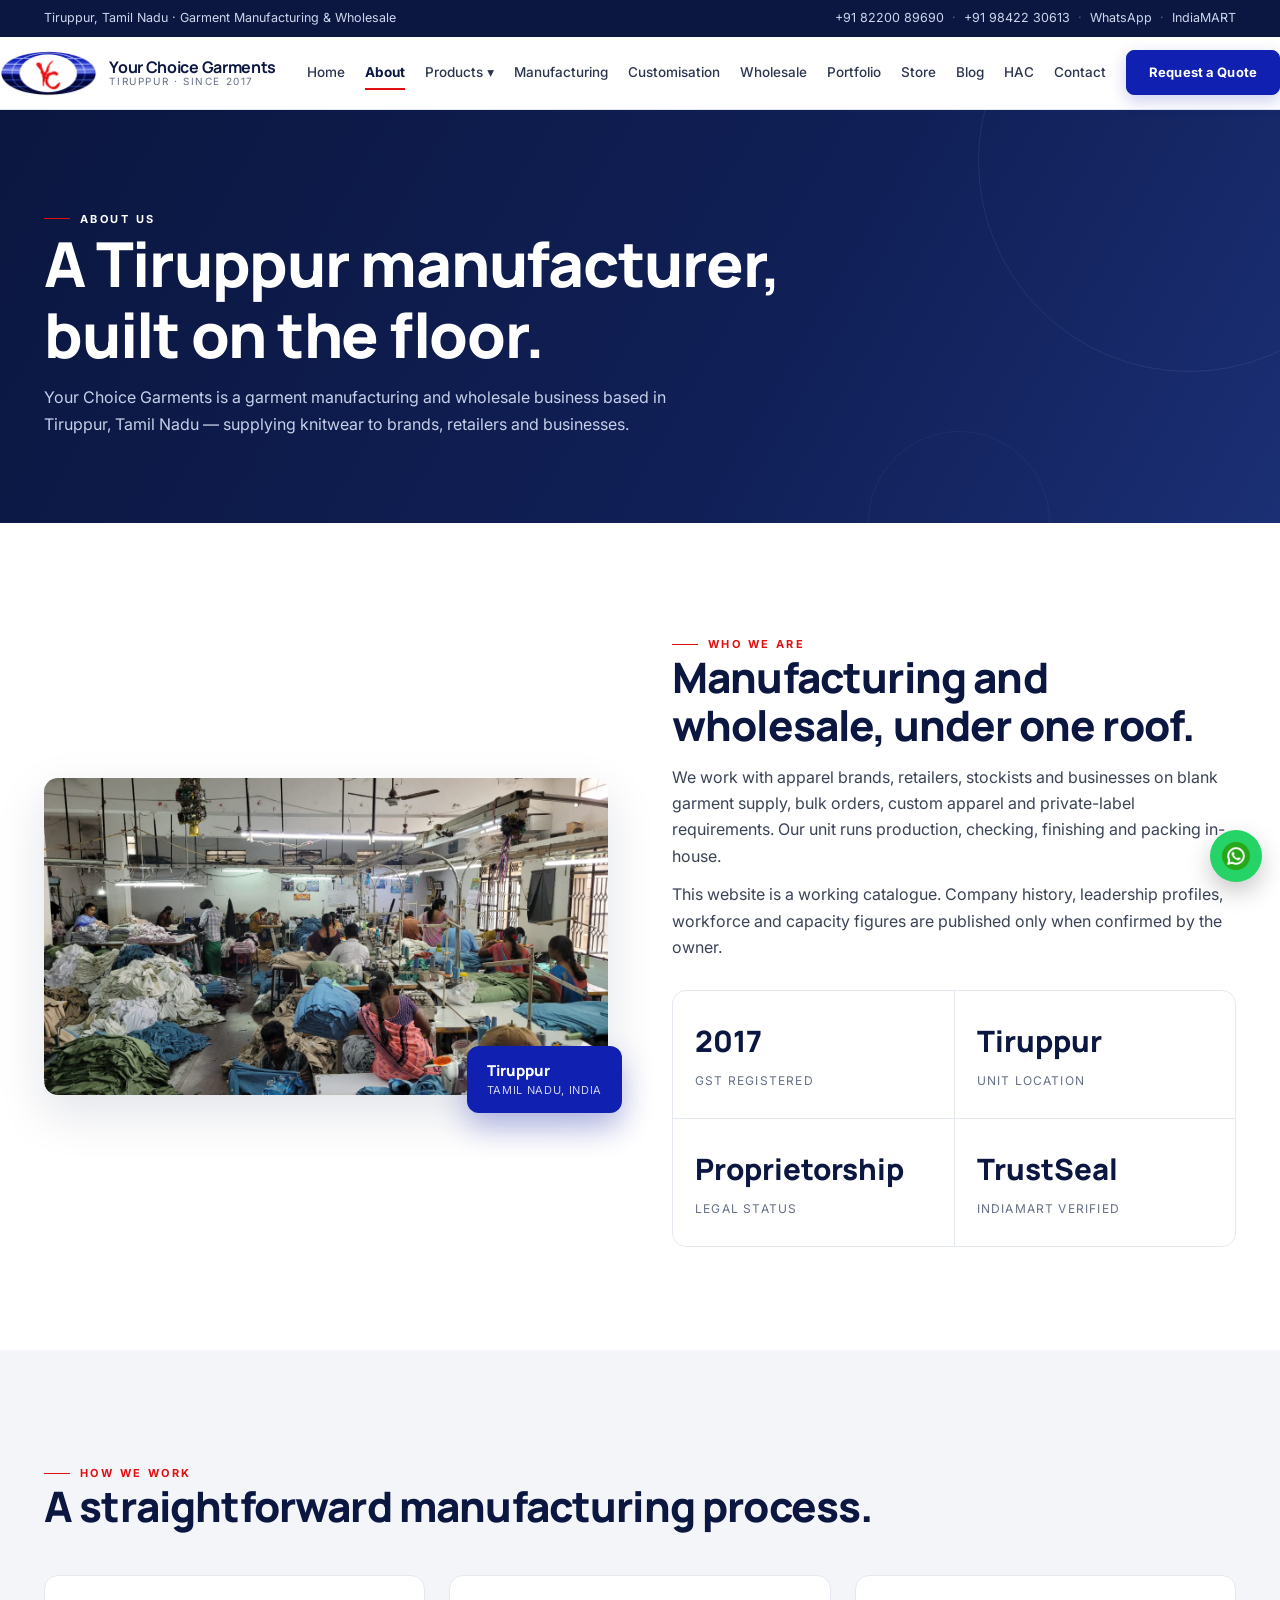
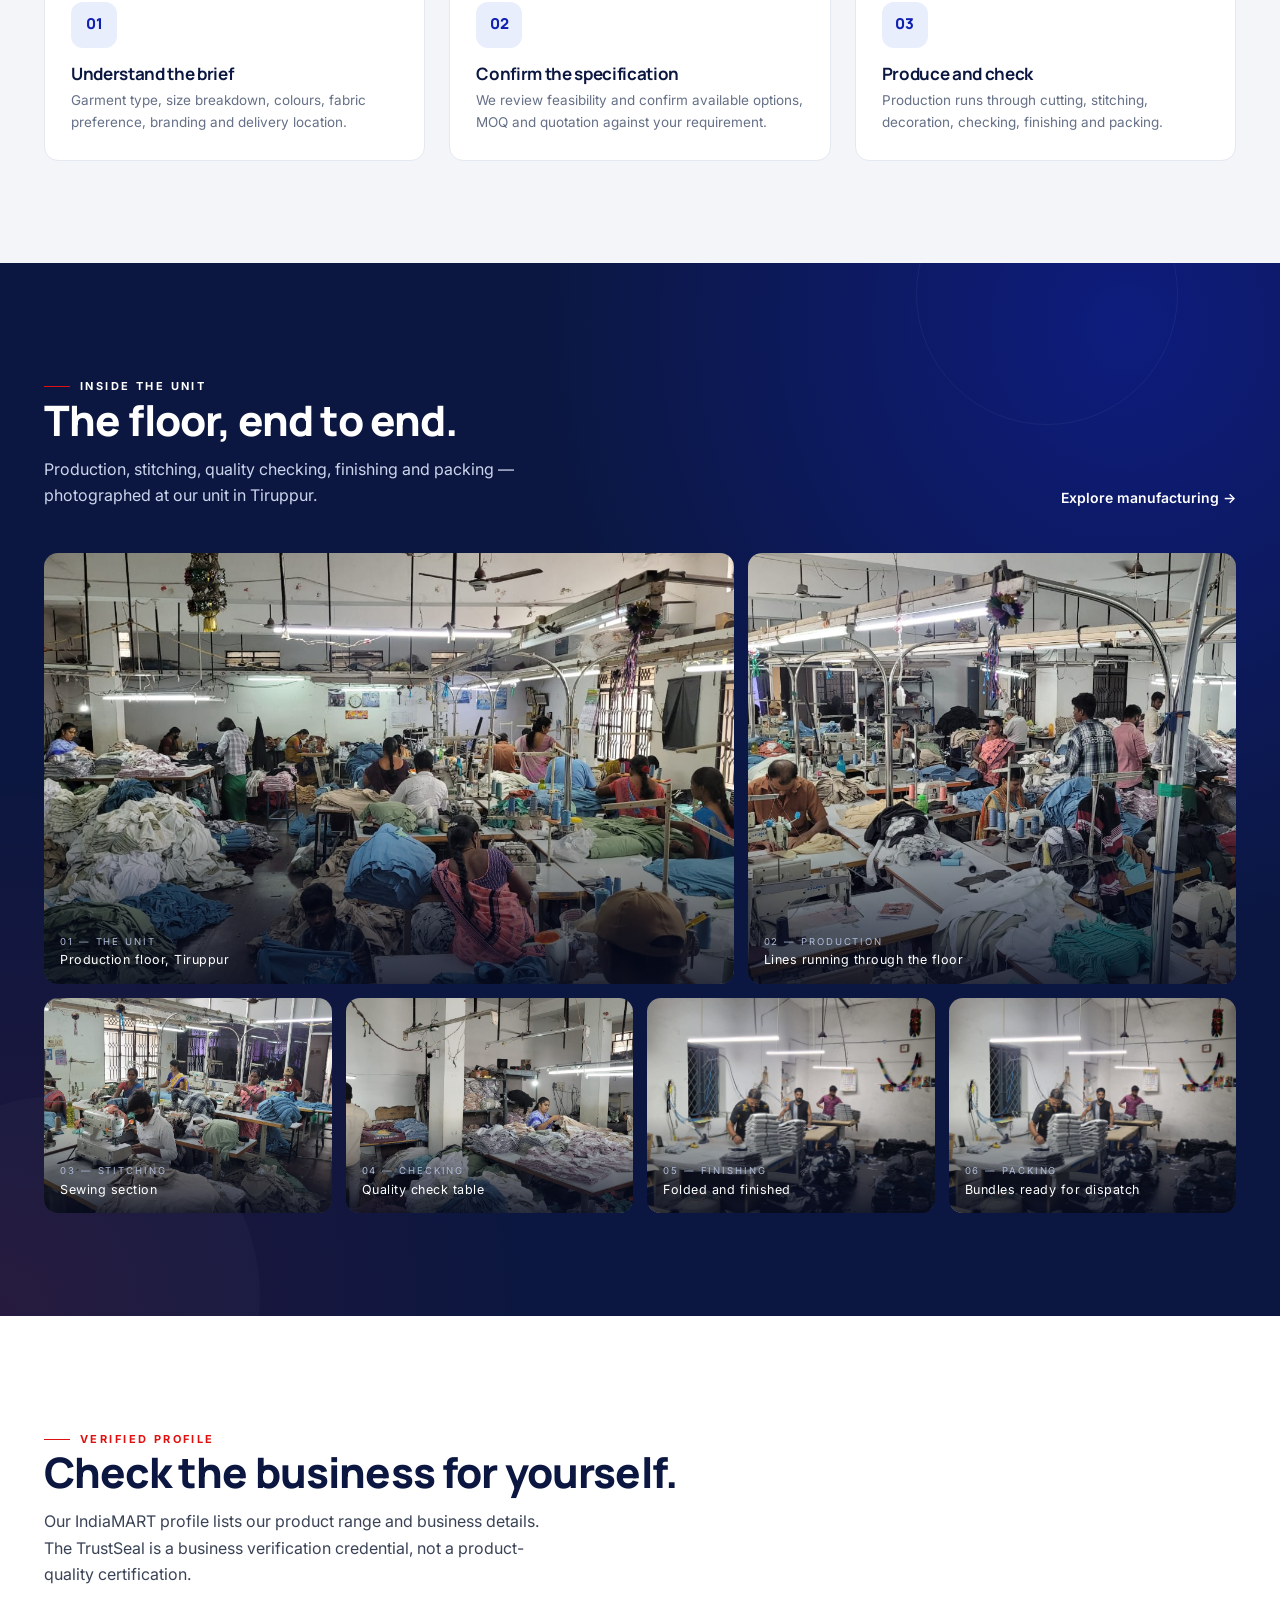
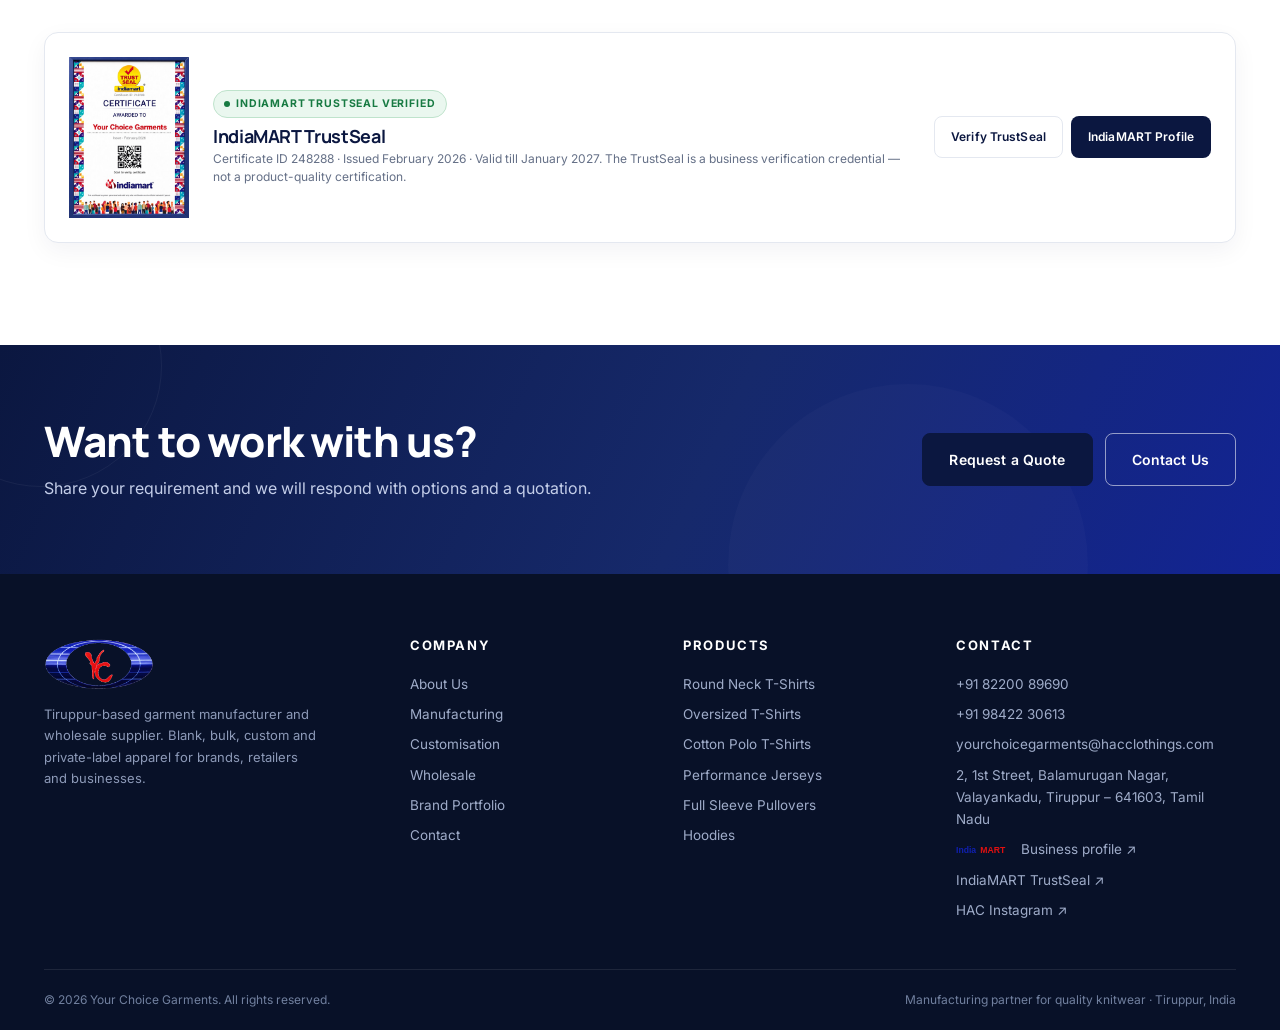
==== commit cce403d2: "Portfolio: revert to simple text-only hero (no collage); All pages: TrustSeal mobile opens certifica" ====
--- a/about.html
+++ b/about.html
@@ -98,7 +98,7 @@
       <p>Certificate ID 248288 · Issued February 2026 · Valid till January 2027. The TrustSeal is a business verification credential — not a product-quality certification.</p>
     </div>
     <div class="im-trust-actions">
-      <a class="btn btn-ghost btn-sm" href="https://www.indiamart.com/hacclothings/trustseal/" target="_blank" rel="noopener">Verify TrustSeal</a>
+      <a class="btn btn-ghost btn-sm trust-link" href="https://www.indiamart.com/hacclothings/trustseal/" target="_blank" rel="noopener" data-mobile-img="assets/brand/indiamart-trustseal.jpg">Verify TrustSeal</a>
       <a class="btn btn-dark btn-sm" href="https://www.indiamart.com/yourchoicegarments/profile.html" target="_blank" rel="noopener">IndiaMART Profile</a>
     </div>
   </div></section>
@@ -108,4 +108,16 @@
  <div class="ctas"><a class="btn btn-primary" href="wholesale.html">Request a Quote</a><a class="btn btn-outline" href="contact.html">Contact Us</a></div>
 </div></section>
 <div id="site-footer"></div>
+<script>
+  // TrustSeal link: mobile opens image, desktop navigates
+  document.querySelectorAll('.trust-link').forEach(function(link){
+    link.addEventListener('click', function(e){
+      if(window.innerWidth <= 768){
+        e.preventDefault();
+        var imgSrc = this.getAttribute('data-mobile-img');
+        if(imgSrc) window.open(imgSrc, '_blank');
+      }
+    });
+  });
+</script>
 </body></html>
--- a/css/styles.css
+++ b/css/styles.css
@@ -86,7 +86,7 @@
 .mobile-menu .mq{display:flex;flex-direction:column;align-items:center;justify-content:center;gap:2px;padding:10px 4px;border:1px solid var(--border);border-radius:10px;font-size:12px;font-weight:600;color:var(--navy);background:var(--grey)}
 .mobile-menu .mq small{font-size:10px;color:var(--muted);font-weight:400}
 .mobile-menu .mq svg{width:22px;height:22px}
-.mobile-menu .mq img{width:22px;height:22px}
+.mobile-menu .mq img{width:22px;height:22px;object-fit:contain}
 .mobile-menu .mq-txt{font-family:'Manrope';font-weight:800;font-size:15px}
 .mobile-menu .mq-wa{background:#eaf7ef;border-color:#bfe3cc;color:#177A42}
 .mobile-menu .btn{color:#fff !important;display:block;width:100%;text-align:center;padding:14px 18px;font-size:15px;font-weight:700;border-radius:12px;margin-top:18px}
@@ -235,8 +235,10 @@
 .product-grid{display:grid;grid-template-columns:repeat(3,1fr);gap:26px}
 @media(max-width:980px){.product-grid{grid-template-columns:repeat(2,1fr)}}
 @media(max-width:600px){.product-grid{grid-template-columns:1fr;gap:14px}}
-.pcard{background:#fff;border:1px solid var(--border);border-radius:var(--radius);overflow:hidden;transition:box-shadow .35s var(--ease),transform .35s var(--ease);display:flex;flex-direction:column}
+.pcard{position:relative;background:#fff;border:1px solid var(--border);border-radius:var(--radius);overflow:hidden;transition:box-shadow .35s var(--ease),transform .35s var(--ease);display:flex;flex-direction:column}
 .pcard:hover{box-shadow:var(--shadow);transform:translateY(-4px)}
+.pcard .card-link{position:absolute;inset:0;z-index:1}
+.pcard .thumb,.pcard .body{position:relative;z-index:0}
 .pcard .thumb{position:relative;aspect-ratio:4/3.4;overflow:hidden;background:var(--grey)}
 .pcard .thumb img{width:100%;height:100%;object-fit:cover;transition:transform .8s var(--ease)}
 .pcard:hover .thumb img{transform:scale(1.05)}
@@ -308,42 +310,76 @@
   .about-gallery img,.about-gallery figure:nth-child(n+3) img{aspect-ratio:4/3}
 }
 
-/* ---------- trusted supply logos ---------- */
-.supply-logos{display:grid;grid-template-columns:repeat(3,1fr);gap:14px}
-.supply-logo{display:flex;flex-direction:column;align-items:center;justify-content:space-between;gap:12px;min-height:148px;padding:22px 24px 14px;background:#fff;border:1px solid var(--border);border-radius:var(--radius);color:inherit;text-decoration:none;text-align:center;transition:border-color .25s,box-shadow .25s,transform .25s}
-.supply-logo:hover{border-color:#C9D2E6;box-shadow:0 10px 30px rgba(11,23,64,.07);transform:translateY(-2px)}
-.supply-logo-media{flex:1;display:flex;align-items:center;justify-content:center;width:100%;min-height:48px}
-.supply-logo img{display:block;width:auto;height:auto;max-width:100%;max-height:42px;object-fit:contain}
-.supply-logo img.logo-tall{max-height:66px}
-.supply-logo img.logo-wide{max-height:48px}
-.supply-note{width:100%;padding-top:11px;border-top:1px solid #EEF1F7;font-size:9.5px;font-weight:500;letter-spacing:.11em;text-transform:uppercase;line-height:1.5;color:var(--muted)}
-a.supply-logo .supply-note::after{content:"↗";margin-left:5px;font-size:9px;opacity:0;transition:opacity .2s}
-a.supply-logo:hover .supply-note{color:var(--navy)}
-a.supply-logo:hover .supply-note::after{opacity:.8}
-.supply-wordmark{font-family:'Manrope',sans-serif;font-weight:800;font-size:23px;letter-spacing:.3em;color:var(--navy);line-height:1;text-align:center}
-.supply-wordmark small{display:block;font-family:'Inter',sans-serif;font-weight:600;font-size:9.5px;letter-spacing:.34em;text-transform:uppercase;color:var(--muted);margin-top:8px}
-.supply-wordmark.serif{font-family:'Cormorant Garamond',serif;font-weight:600;font-size:29px;letter-spacing:.06em;text-transform:none}
-.supply-wordmark.serif small{font-family:'Cormorant Garamond',serif;font-style:italic;font-size:13px;letter-spacing:.08em;text-transform:none;color:#7A6158}
-.supply-logo--other{border-style:dashed;background:transparent}
-.supply-logo--other .supply-logo-media{font-size:12.5px;letter-spacing:.16em;text-transform:uppercase;font-weight:600;color:var(--muted)}
-@media(max-width:900px){.supply-logos{grid-template-columns:repeat(2,1fr)}}
+/* ---------- trusted supply experience (new design) ---------- */
+#supply-experience{padding-top:clamp(56px,7vw,88px);padding-bottom:clamp(56px,7vw,88px)}
+
+/* Featured row - 3 large cards */
+.supply-featured{display:grid;grid-template-columns:repeat(3,1fr);gap:clamp(16px,2.5vw,28px);margin-bottom:clamp(32px,4vw,48px)}
+.supply-card{display:flex;flex-direction:column;align-items:center;justify-content:center;gap:14px;text-decoration:none;color:inherit;text-align:center;background:#fff;border:1px solid var(--border);border-radius:var(--radius);padding:clamp(20px,2.5vw,28px) clamp(18px,2vw,24px);transition:border-color .3s,box-shadow .3s,transform .3s;min-height:160px}
+.supply-card:hover{border-color:var(--blue);box-shadow:0 16px 40px rgba(11,23,64,.1);transform:translateY(-4px)}
+.supply-card.featured{min-height:180px;padding:clamp(24px,3vw,32px) clamp(20px,2.5vw,28px)}
+.supply-card-media{display:flex;align-items:center;justify-content:center;width:100%;min-height:60px;filter:grayscale(1);transition:filter .4s var(--ease)}
+.supply-card:hover .supply-card-media{filter:grayscale(0)}
+.supply-card-media img{width:auto;height:auto;max-width:100%;max-height:56px;object-fit:contain}
+.supply-card.featured .supply-card-media img{max-height:72px}
+.supply-card-info{display:flex;flex-direction:column;align-items:center;gap:4px;width:100%}
+.supply-card-label{font-size:13px;font-weight:600;color:var(--navy);letter-spacing:.01em;text-transform:uppercase}
+.supply-card-type{font-size:10.5px;font-weight:500;color:var(--muted);letter-spacing:.06em;text-transform:uppercase}
+
+/* Wordmark cards */
+.supply-card.wordmark .supply-card-media{min-height:50px}
+.supply-wordmark{font-family:'Manrope',sans-serif;font-weight:800;font-size:clamp(18px,2.5vw,24px);letter-spacing:.25em;color:var(--navy);line-height:1.1;text-align:center}
+.supply-wordmark small{display:block;font-family:'Inter',sans-serif;font-weight:600;font-size:9px;letter-spacing:.3em;text-transform:uppercase;color:var(--muted);margin-top:6px}
+.supply-wordmark.serif{font-family:'Cormorant Garamond',serif;font-weight:600;font-size:clamp(22px,3vw,28px);letter-spacing:.04em;text-transform:none;color:var(--navy)}
+.supply-wordmark.serif small{font-family:'Cormorant Garamond',serif;font-style:italic;font-size:11px;letter-spacing:.06em;text-transform:none;color:#7A6158;margin-top:4px}
+
+/* Dual-row alternating marquee (supply experience) */
+.supply-marquee-dual{overflow:hidden;background:linear-gradient(90deg,transparent,rgba(11,23,64,.03),transparent);border-top:1px solid var(--border);border-bottom:1px solid var(--border);padding:clamp(18px,2.5vw,24px) 0;margin:clamp(24px,3vw,36px) 0}
+.marquee-row{display:flex;align-items:center;gap:clamp(32px,5vw,64px);white-space:nowrap;animation:marquee 40s linear infinite;width:max-content}
+.marquee-row[data-direction="forward"]{animation:marquee-forward 40s linear infinite}
+.marquee-row[data-direction="reverse"]{animation:marquee-reverse 40s linear infinite}
+.marquee-row:hover{animation-play-state:paused}
+.marquee-row img{height:36px;width:auto;max-width:140px;filter:grayscale(1);opacity:.6;transition:filter .4s,opacity .4s,transform .4s}
+.marquee-row img:hover{filter:grayscale(0);opacity:1;transform:scale(1.08)}
+@keyframes marquee-forward{from{transform:translateX(0)}to{transform:translateX(-50%)}}
+@keyframes marquee-reverse{from{transform:translateX(-50%)}to{transform:translateX(0)}}
+
+/* Products showcase marquee (home page) */
+.products-marquee{overflow:hidden;padding:clamp(16px,2vw,24px) 0}
+.products-marquee-track{display:flex;align-items:center;gap:clamp(24px,4vw,48px);animation:marquee-products 50s linear infinite;width:max-content}
+.products-marquee-track:hover{animation-play-state:paused}
+.product-marquee-item{flex:0 0 auto;display:flex;flex-direction:column;align-items:center;gap:10px;min-width:180px;max-width:200px;text-decoration:none;color:inherit}
+.product-marquee-img{width:100%;aspect-ratio:4/5;border-radius:var(--radius);overflow:hidden;background:var(--grey);box-shadow:0 12px 32px rgba(11,23,64,.12);transition:transform .4s var(--ease),box-shadow .4s var(--ease)}
+.product-marquee-img img{width:100%;height:100%;object-fit:cover;transition:transform .7s var(--ease)}
+.product-marquee-item:hover .product-marquee-img{transform:translateY(-6px);box-shadow:0 20px 48px rgba(11,23,64,.18)}
+.product-marquee-item:hover .product-marquee-img img{transform:scale(1.05)}
+.product-marquee-name{font-size:13px;font-weight:600;color:var(--navy);text-align:center;line-height:1.3;white-space:nowrap;overflow:hidden;text-overflow:ellipsis}
+@keyframes marquee-products{from{transform:translateX(0)}to{transform:translateX(-50%)}}
+
+/* Responsive */
+@media(max-width:1024px){
+  .supply-featured{grid-template-columns:repeat(3,1fr)}
+}
+@media(max-width:900px){
+  .supply-featured{grid-template-columns:1fr;max-width:360px;margin:0 auto clamp(24px,3vw,36px)}
+}
 @media(max-width:560px){
-  .supply-logos{grid-template-columns:repeat(2,minmax(0,1fr));gap:10px}
-  .supply-logo{min-height:0;padding:14px 10px 10px;gap:9px;border-radius:12px}
-  .supply-logo-media{min-height:34px}
-  .supply-logo img{max-height:26px}
-  .supply-logo img.logo-tall{max-height:36px}
-  .supply-logo img.logo-wide{max-height:30px}
-  .supply-logo .supply-note{padding-top:8px;font-size:9px;letter-spacing:.07em;line-height:1.4}
-  .supply-wordmark{font-size:18px}
-  .supply-wordmark.serif{font-size:22px}
-  .supply-wordmark small{font-size:8px;margin-top:5px}
-  .supply-wordmark.serif small{font-size:11px}
-  .supply-logo--other .supply-logo-media{font-size:11px}
-}
-@media(prefers-reduced-motion:reduce){.supply-logo:hover{transform:none}}
-
-/* ---------- CTA band ---------- */
+  .supply-card.featured{min-height:160px;padding:20px 16px}
+  .supply-card-media img{max-height:48px}
+  .supply-card.featured .supply-card-media img{max-height:60px}
+  .supply-wordmark{font-size:16px}
+  .supply-wordmark.serif{font-size:20px}
+  .marquee-row{gap:24px}
+  .marquee-row img{height:28px;max-width:100px}
+  .product-marquee-item{min-width:150px;max-width:170px}
+  .product-marquee-name{font-size:12px}
+}
+@media(prefers-reduced-motion:reduce){
+  .marquee-row,.products-marquee-track{animation:none;display:flex;flex-wrap:wrap;justify-content:center}
+  .supply-card:hover{transform:none}
+  .product-marquee-item:hover .product-marquee-img{transform:none}
+  .product-marquee-item:hover .product-marquee-img img{transform:none}
+}/* ---------- CTA band ---------- */
 .cta-band{background:linear-gradient(115deg,var(--navy) 0%,#16296b 55%,var(--blue) 130%);color:#fff;border-radius:0;position:relative;overflow:hidden}
 .cta-band::after{content:"";position:absolute;right:-80px;bottom:-140px;width:360px;height:360px;border:60px solid rgba(255,255,255,.05);border-radius:50%}
 .cta-band .container{position:relative;z-index:2;display:flex;justify-content:space-between;align-items:center;gap:32px;flex-wrap:wrap;padding-top:clamp(48px,6vw,72px);padding-bottom:clamp(48px,6vw,72px)}
